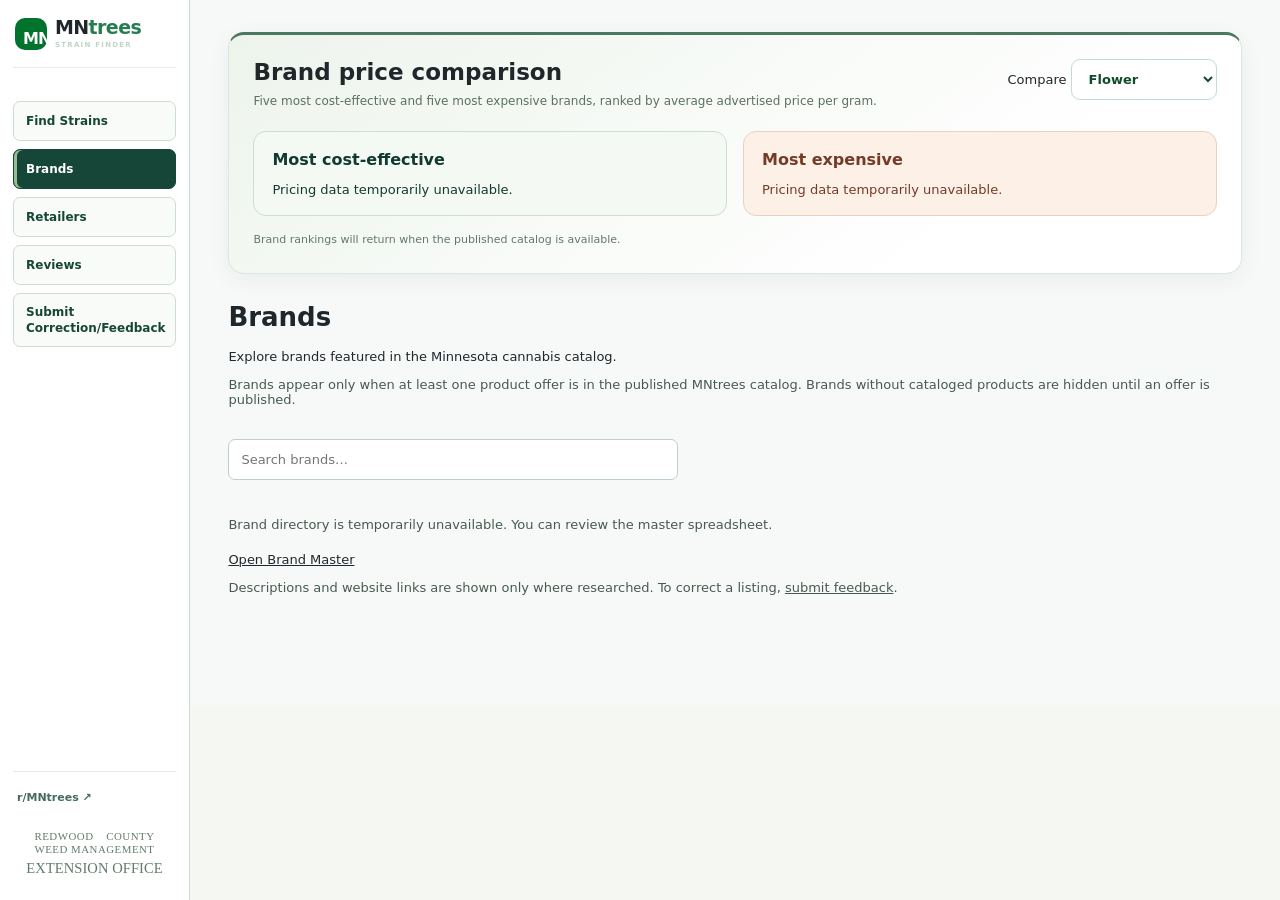
==== brands.html @ fa7d5fbe "Restore pre-V2 app for public-data preview" ====
<!doctype html><html lang="en"><head><meta charset="utf-8"><meta name="viewport" content="width=device-width,initial-scale=1"><title>Brands | MNtrees</title><link rel="stylesheet" href="style.css"><style>.brands-main{max-width:none;margin-left:190px;padding:32px clamp(18px,3vw,46px) 90px}@media(max-width:1050px){.brands-main{margin-left:158px}}@media(max-width:700px){.brands-main{margin-left:0;padding:22px 16px 90px}}.brands-grid{display:grid;grid-template-columns:repeat(auto-fill,minmax(240px,1fr));gap:14px}.brand-card{background:#fff;border:1px solid #dce8dc;border-radius:10px;padding:20px;display:flex;flex-direction:column;gap:12px}.business-tags{display:flex;gap:6px;flex-wrap:wrap}.business-tag{font-size:11px;font-weight:700;border-radius:999px;background:#e8f2e8;color:#185a31;padding:4px 9px}.brand-card h2{font-size:19px;margin:0}.brand-card p{font-size:13px;line-height:1.6;margin:0;color:#536a58}.brand-card a{color:#006b35;font-weight:700}.brand-card .links{margin-top:auto;display:flex;gap:12px;flex-wrap:wrap}.brand-search{width:100%;max-width:450px;padding:12px;border:1px solid #bfcfc2;border-radius:7px;margin:12px 0 24px}.brands-note{color:#617666;font-size:13px;margin-bottom:20px}@media(max-width:700px){.brands-main{padding:22px 16px 90px}} .brands-sidebar-links{display:flex;flex-direction:column;gap:8px;margin:16px 2px 0}.brands-sidebar-links a{display:block;text-decoration:none;color:#e2f4e6;background:#ffffff16;padding:10px;border-radius:5px;font-size:11px}.brands-sidebar-links a.active{background:#008239;color:white}.brands-footer{display:none}@media(max-width:700px){.brands-footer{display:block}} .brands-sidebar-links a:not(.active),.brands-sidebar-links a:not(.active):visited{color:#20362a!important;background:transparent!important;font-weight:700}.brands-sidebar-links a:not(.active):hover{background:#e8f2eb!important;color:#0b6038!important}.brands-sidebar-links a.active{background:#008239!important;color:#fff!important}.brands-main .brands-note{color:#465b4e}.brand-card p{color:#3f5145}.brand-card .business-tag{background:#e4f0e7;color:#164d30}.brand-card .links a{color:#075b35}
.brand-rankings{margin:0 0 28px;padding:24px;border:1px solid #dbe8dd;border-radius:16px;background:linear-gradient(145deg,#f5fbf6,#fff);box-shadow:0 6px 22px #123b2010}.rankings-head{display:flex;align-items:flex-start;justify-content:space-between;gap:16px;flex-wrap:wrap}.rankings-head h2{font-size:23px;margin:0 0 7px}.rankings-head p{font-size:12px;color:#5b7061;margin:0;max-width:650px;line-height:1.6}.rankings-head select{padding:11px 13px;border:1px solid #c4ddcb;border-radius:9px;background:#fff;color:#124b2c;font-weight:700}.rankings-grid{display:grid;grid-template-columns:repeat(2,minmax(0,1fr));gap:16px;margin-top:20px}.ranking-panel{border:1px solid #dbe8dd;border-radius:13px;background:#fff;padding:18px;min-width:0}.ranking-panel h3{font-size:16px;margin:0 0 13px}.ranking-list{display:grid;gap:10px}.ranking-item{display:grid;grid-template-columns:24px minmax(0,1fr) auto;align-items:center;gap:10px;font-size:13px}.ranking-number{font-weight:800;color:#168348}.ranking-name{font-weight:750;overflow-wrap:anywhere}.ranking-name small{display:block;font-weight:500;color:#697a6e;font-size:11px;margin-top:3px}.ranking-price{font-weight:850;font-size:15px;white-space:nowrap;color:#154e31}.ranking-track{grid-column:2/4;background:#edf4ee;height:5px;border-radius:5px;overflow:hidden}.ranking-fill{display:block;height:100%;background:#13935a;border-radius:5px}.ranking-panel.expensive .ranking-fill{background:#9c6b42}.ranking-panel.expensive .ranking-price{color:#805126}.rankings-foot{margin:15px 0 0;font-size:11px;color:#647769;line-height:1.6}@media(max-width:850px){.rankings-grid{grid-template-columns:1fr}}@media(max-width:700px){.brand-rankings{padding:17px}.rankings-head h2{font-size:21px}}
.ranking-heading{appearance:none;display:inline-block;padding:0;border:0;background:transparent;color:inherit;font:inherit;text-align:left}.ranking-heading:enabled{cursor:pointer}.ranking-heading:enabled:hover{text-decoration:underline;text-underline-offset:3px}.ranking-heading:focus-visible{outline:2px solid #168348;outline-offset:4px;border-radius:2px}
.ranking-name .cultivation-tag,.ranking-name .ownership-tag{display:inline-block;vertical-align:middle;margin-inline-start:0.45em;padding:2px 7px}
.business-tag.cultivation-tag[data-cultivation="Outdoor"]{background:#fce8c7;color:#70420b}
.business-tag.ownership-tag.corporate-tag{background:#e9ecef;color:#39434d}.business-tag.ownership-tag.tribal-tag{background:#ede5ff;color:#5a3189}.business-tag.sea-tag{background:#fff1ca;color:#76500a;border:1px solid #d9af48}

/* Verified brand artwork as an unobtrusive card watermark. Content remains above it. */
.brand-card{position:relative;isolation:isolate;overflow:hidden}
.brand-card-content{position:relative;z-index:1;display:flex;flex-direction:column;gap:12px;flex:1;min-width:0}
.brand-watermark{position:absolute;inset:0;margin:auto;width:72%;height:72%;object-fit:contain;object-position:center center;opacity:.085;filter:grayscale(1);pointer-events:none;user-select:none;z-index:0}
.brand-card .links{margin-top:auto}
@media(prefers-contrast:more){.brand-watermark{opacity:.035}}

/* Unified MNtrees classification badge system: one geometry, color only varies. */
.business-tag,.ranking-name .business-tag,.ranking-name .cultivation-tag{display:inline-flex;align-items:center;justify-content:center;vertical-align:middle;box-sizing:border-box;font-size:10px;font-weight:700;line-height:1.2;padding:3px 8px;border:0;border-radius:999px;white-space:nowrap;box-shadow:none;}
.business-tag.cultivation-tag[data-cultivation="Indoor"]{background:#dcefe1;color:#185a35;border:0;}
.business-tag.cultivation-tag[data-cultivation="Outdoor"]{background:#f3e0c8;color:#754714;border:0;}
.business-tag.ownership-tag.corporate-tag{background:#e8ebee;color:#47525c;border:0;}
.business-tag.ownership-tag.tribal-tag{background:#e9e1f3;color:#603e80;border:0;}
.business-tag.sea-tag{background:#dcecf0;color:#1d6170;border:0;}
</style><link rel="icon" type="image/png" href="https://styles.redditmedia.com/t5_2til2/styles/communityIcon_9m76x8670eke1.png"><link rel="apple-touch-icon" href="https://styles.redditmedia.com/t5_2til2/styles/communityIcon_9m76x8670eke1.png"></head><body><header class="top"><div class="shell topin"><a class="brand" href="https://mntrees.co/" aria-label="MNtrees home at mntrees.co"><img class="subreddit-logo" src="https://styles.redditmedia.com/t5_2til2/styles/communityIcon_9m76x8670eke1.png" alt="r/MNtrees community logo" width="52" height="52" referrerpolicy="no-referrer" onerror="this.style.display='none';this.nextElementSibling.style.display='inline-flex'"><span class="mark logo-fallback" style="display:none" aria-hidden="true">MN<span>✳</span></span><span>MN<span class="green">trees</span><small>STRAIN FINDER</small></span></a><nav class="site-sidebar-links" aria-label="MNtrees pages"><a href="./">Find Strains</a><a href="brands.html" class="active" aria-current="page">Brands</a><a href="retailers.html">Retailers</a><a href="reviews.html">Reviews</a><a href="feedback.html">Submit Correction/Feedback</a></nav><a class="community" href="https://www.reddit.com/r/MNtrees/" target="_blank" rel="noopener noreferrer">r/MNtrees ↗</a><div class="sidebar-credit"><strong class="rcwm-text-credit"><span>REDWOOD COUNTY</span><span>WEED MANAGEMENT</span></strong><span class="extension-office">EXTENSION OFFICE</span></div></div></header><main class="brands-main"><section class="brand-rankings" aria-labelledby="rankings-title"><div class="rankings-head"><div><h2 id="rankings-title">Brand price comparison</h2><p>Five most cost-effective and five most expensive brands, ranked by average advertised price per gram. </p></div><label for="ranking-category">Compare <select id="ranking-category"><option value="Flower">Flower</option><option value="Preroll">Pre-rolls</option><option value="Concentrates">Concentrates</option></select></label></div><div class="rankings-grid"><section class="ranking-panel"><h3><button type="button" class="ranking-heading" id="ranking-low-toggle" aria-controls="ranking-low" aria-expanded="false" title="Toggle full ranking, lowest price first" disabled>Most cost-effective</button></h3><div class="ranking-list" id="ranking-low">Loading price data…</div></section><section class="ranking-panel expensive"><h3><button type="button" class="ranking-heading" id="ranking-high-toggle" aria-controls="ranking-high" aria-expanded="false" title="Toggle full ranking, highest price first" disabled>Most expensive</button></h3><div class="ranking-list" id="ranking-high">Loading price data…</div></section></div><p class="rankings-foot" id="ranking-note">Comparisons use published retailer menu snapshots, not verified live inventory or checkout prices. Different package sizes, quality grades and product types can affect rankings.</p></section><h1>Brands</h1><p>Explore brands featured in the Minnesota cannabis catalog.</p><p class="brands-note">Brands appear only when at least one product offer is in the published MNtrees catalog. Brands without cataloged products are hidden until an offer is published.</p><input class="brand-search" id="brandSearch" type="search" placeholder="Search brands…" aria-label="Search brands"><p class="brands-note" id="status">Loading brands…</p><div class="brands-grid" id="brandGrid"></div><p class="brands-note">Descriptions and website links are shown only where researched. To correct a listing, <a href="feedback.html">submit feedback</a>.</p><footer class="brands-footer"><div class="mobile-rcwm-credit"><strong class="rcwm-text-credit"><span>REDWOOD COUNTY</span><span>WEED MANAGEMENT</span></strong><span class="extension-office">EXTENSION OFFICE</span></div></footer></main><script src="catalog-model.js?v=brand-aliases"></script><script src="brands.js?v=20261120-classifications"></script></body></html>
---- style.css ----
:root{font-family:Inter,ui-sans-serif,system-ui,-apple-system,'Segoe UI',sans-serif;color:#17261e;background:#f7f8f5}*{box-sizing:border-box}body{margin:0}button,input,select{font:inherit}button{cursor:pointer}a{color:inherit}.shell{max-width:1170px;margin:auto;padding:0 24px}.top{background:#fff;border-bottom:1px solid #e5eae5}.topin{min-height:76px;display:flex;align-items:center;justify-content:space-between}.brand{display:flex;align-items:center;gap:10px;text-decoration:none;font-weight:800;font-size:23px;letter-spacing:-.8px;line-height:1}.brand small{display:block;font-size:9px;letter-spacing:2px;margin-top:5px}.green{color:#00732c}.mark{background:#00732c;color:white;border-radius:10px;padding:13px 8px;font-size:16px;letter-spacing:-1px}.mark span{font-size:13px}.community{font-size:14px;text-decoration:none;color:#00732c;font-weight:650}.hero{margin:30px 0 18px;background:#fff;border:1px solid #e6eae5;border-radius:17px;padding:38px;display:flex;justify-content:space-between;gap:28px}.hero h1{font-size:clamp(34px,4.4vw,60px);line-height:1.08;letter-spacing:-2px;margin:10px 0 16px}.hero h1 em{font-weight:500;color:#00732c}.hero p{max-width:620px;color:#526357;line-height:1.55}.eyebrow{letter-spacing:1.7px;font-size:11px;font-weight:850;color:#00732c}.hero-side{align-self:center;min-width:220px;padding:18px;border-radius:12px;background:#f0f7f0;display:flex;flex-direction:column;gap:11px;font-size:13px}.live-dot{width:9px;height:9px;background:#91a49a;border-radius:50%}.hero-stat{font-size:27px;font-weight:800}.muted,.hint{color:#607168;font-size:12px}.insights,.searchbox{background:white;border:1px solid #e6eae5;border-radius:16px;padding:24px;margin:16px 0}.sectionhead,.resultbar{display:flex;justify-content:space-between;gap:15px;align-items:center}.sectionhead h2{font-size:25px;margin:5px 0}.metrics{display:grid;grid-template-columns:repeat(4,1fr);gap:12px;margin:18px 0}.metric{padding:18px;background:#f6f8f4;border:1px solid #e9eee7;border-radius:12px}.metric strong{display:block;font-size:26px;margin:9px 0}.metric span{font-size:12px;color:#607168}.insightfoot{display:flex;justify-content:space-between;gap:12px;font-size:11px;color:#78827a}.searchline{display:flex;gap:12px}.searchfield{display:flex;align-items:center;gap:10px;flex:1;background:#f9faf8;border:1px solid #dfe6dd;padding:0 15px;border-radius:10px}.searchfield input{width:100%;border:0;outline:0;padding:14px 0;background:transparent}.secondary{border:1px solid #d5dfd3;background:white;border-radius:9px;padding:12px 18px;font-weight:650;color:#0f6830}.secondary:hover{background:#edf6ed}.filters{display:grid;grid-template-columns:repeat(5,minmax(0,1fr)) auto;gap:10px;margin-top:15px;align-items:end}.filters label{display:flex;flex-direction:column;font-size:12px;color:#5a685e;gap:6px}.filters select{width:100%;padding:11px 8px;border:1px solid #dfe6dd;background:#fafcf9;border-radius:8px;color:#243a2b}.textbtn{border:0;background:none;color:#00732c;font-weight:650;padding:12px 4px}.resultbar{margin:24px 3px 14px}.resultbar h2{margin:0 0 4px;font-size:21px}.resultbar p{margin:0;color:#607168;font-size:13px}.tools{display:flex;gap:14px}.results{display:grid;grid-template-columns:repeat(3,minmax(0,1fr));gap:14px}.listing{background:white;border:1px solid #e3e9e0;padding:19px;border-radius:12px;min-width:0}.listing h3{font-size:19px;line-height:1.25;margin:8px 0}.listing .tag{font-size:10px;font-weight:800;color:#00732c;letter-spacing:.8px}.listing p{font-size:13px;color:#647067;line-height:1.5;margin:6px 0}.listing .price{font-size:24px;font-weight:800;margin:12px 0}.listing .link{color:#00732c;font-size:12px;font-weight:750;display:inline-block;margin-top:8px}.empty{grid-column:1/-1;text-align:center;padding:60px 20px;background:white;border:1px dashed #ccd7cd;border-radius:12px;color:#617168}.message{padding:12px 15px;border-radius:9px;background:#eaf5ed;color:#145b2c;margin-bottom:14px}.message[hidden]{display:none}.disclaimer{font-size:12px;color:#727e75;line-height:1.7;margin-top:20px}.coverage{background:#fff;border:1px solid #e6eae5;border-radius:12px;margin:22px 0}.coverage summary{padding:18px;cursor:pointer;font-weight:700}.detailsbody{padding:0 18px 18px;font-size:13px;color:#536459;line-height:1.65}.detailactions{display:flex;gap:10px;flex-wrap:wrap}.danger{color:#a23c32}footer{display:flex;justify-content:space-between;gap:20px;border-top:1px solid #dae2d9;padding:30px 0;margin-top:35px;font-size:12px;color:#68746a;line-height:1.8}.footerbrand{display:flex;gap:5px;flex-direction:column}.footerbrand strong{font-size:14px;color:#223b2a}@media(max-width:850px){.metrics{grid-template-columns:repeat(2,1fr)}.filters{grid-template-columns:repeat(3,1fr)}.results{grid-template-columns:repeat(2,1fr)}.hero{padding:26px;flex-direction:column}.hero-side{align-self:stretch}}@media(max-width:560px){.shell{padding:0 14px}.hero{padding:24px}.insights,.searchbox{padding:17px}.searchline{flex-direction:column}.filters{grid-template-columns:repeat(2,minmax(0,1fr))}.results{grid-template-columns:1fr}.insightfoot,.sectionhead,.resultbar,footer{flex-direction:column;align-items:flex-start}.tools{flex-wrap:wrap}.hero h1{letter-spacing:-1px}.metrics{gap:8px}.metric{padding:12px}.metric strong{font-size:21px}}
/* Subreddit icon enhancement */
.subreddit-logo{width:52px;height:52px;object-fit:cover;border-radius:50%;flex:none}.logo-fallback{display:none}

.reviewqueue{margin-top:34px;padding:22px;border:1px solid #d8e5d8;border-radius:14px;background:#f2f7f1}.reviewintro{font-size:13px;color:#536459;line-height:1.7}.reviewfilter{display:inline-flex;align-items:center;gap:10px;margin:10px 0 18px;font-size:13px;font-weight:700}.reviewfilter select{border:1px solid #c7d5c7;border-radius:7px;padding:8px}.reviewstatus{font-size:12px;color:#8a5c25;font-weight:650}.reviewqueue .results{margin-top:4px}

.reviewdecision{display:flex;flex-direction:column;gap:5px;margin:12px 0 8px;font-size:12px;font-weight:700;color:#405447}.reviewdecision select{width:100%;max-width:260px;padding:8px;border-radius:7px;border:1px solid #bacfbd;background:#fff}#reviewExportBtn{margin:8px 0 10px 14px}

.comparison{margin:26px 0;padding:18px 20px;background:#fff;border:1px solid #e1e9df;border-radius:14px}.comparisongroups{display:grid;gap:10px}.comparegroup{border:1px solid #dbe5d9;border-radius:9px;background:#fafdfa;overflow:hidden}.comparegroup summary{padding:13px 15px;cursor:pointer;font-weight:750;color:#284633}.compareoverflow{overflow-x:auto}.comparegroup table{width:100%;border-collapse:collapse;font-size:12px}.comparegroup th,.comparegroup td{padding:10px 12px;text-align:left;border-top:1px solid #e6eee5;vertical-align:top}.comparegroup th{color:#526c58;background:#f0f7ef}.comparegroup a{color:#006b36}

/* Strain-first price comparison: cultivator > common strain > retailer offers */
.comparison{padding:0;border:0;background:transparent;margin:12px 0 28px}
.comparisongroups{display:grid;gap:16px}
.strain-card{background:#fff;border:1px solid #dce8da;border-radius:16px;overflow:hidden;box-shadow:0 3px 12px rgba(22,64,27,.035)}
.strain-header{display:flex;justify-content:space-between;gap:24px;align-items:center;padding:22px 24px 18px}
.strain-cultivator{display:block;font-size:12px;color:#167239;font-weight:800;text-transform:uppercase;letter-spacing:1px}
.strain-header h3{font-size:25px;line-height:1.14;letter-spacing:-.5px;margin:7px 0}
.strain-header p{font-size:13px;color:#637568;margin:0}
.strain-pricehead{min-width:130px;display:flex;flex-direction:column;align-items:flex-end;gap:5px}
.strain-pricehead>span:first-child{font-size:11px;color:#627466;font-weight:700}
.strain-pricehead strong{font-size:26px;color:#133e21}
.matched-weight,.mixed-weight{font-size:10px;color:#617b61;text-align:right}
.mixed-weight{color:#925b2e}
.retailer-columnheads,.retailer-offer{display:grid;grid-template-columns:minmax(210px,2.5fr) minmax(90px,.9fr) minmax(105px,1fr) minmax(96px,1fr);gap:15px;align-items:center}
.retailer-columnheads{padding:9px 24px;background:#f2f7f0;color:#758379;font-size:10px;font-weight:800;text-transform:uppercase;letter-spacing:.7px}
.retailer-offer{padding:13px 24px;border-top:1px solid #ecf0eb;font-size:13px}
.retailer-offer:hover{background:#fafcf9}
.retailer-main{min-width:0;display:flex;align-items:baseline;flex-wrap:wrap;gap:4px}
.retailer-main strong{font-size:14px;color:#203e29}
.retailer-location{color:#7b897f;font-size:12px}
.strain-variant{display:block;flex-basis:100%;font-size:11px;color:#6c786d}
.retailer-package{color:#435449;font-weight:600}
.retailer-price strong{display:block;font-size:19px;color:#14632d}
.retailer-price small{display:block;font-size:11px;color:#849084}
.retailer-source a{font-size:12px;font-weight:750;color:#087239;text-decoration:none}
.retailer-source a:hover{text-decoration:underline}
.retailer-offer.upcoming{background:#fbfaf5}
.upcoming-tag{display:inline-block;border-radius:4px;padding:2px 5px;background:#f9eed9;color:#8a5d26;font-size:10px;font-weight:800}
@media(max-width:670px){
.strain-header{padding:17px;align-items:flex-start}
.strain-header h3{font-size:21px}
.strain-pricehead{min-width:90px}
.strain-pricehead strong{font-size:22px}
.retailer-columnheads{display:none}
.retailer-offer{padding:13px 17px;grid-template-columns:minmax(0,1fr) auto;gap:5px 12px}
.retailer-main{grid-column:1;grid-row:1/3}
.retailer-package{grid-column:2;grid-row:1;text-align:right}
.retailer-price{grid-column:2;grid-row:2;text-align:right}
.retailer-source{grid-column:1/-1}
}


/* Pilot-inspired MNtrees presentation: simple masthead, restrained insights,
   clean search controls, and grouped strain-price comparisons. */
:root{--mn-green:#116d35;--mn-ink:#1f3126;--mn-line:#e0e7de;--mn-paper:#f7f8f5}
body{color:var(--mn-ink);background:var(--mn-paper)}
.shell{max-width:1180px}
.top{border-color:var(--mn-line)}
.topin{min-height:70px}
.brand{font-size:24px}
.community{color:var(--mn-green)}
.hero.intro{padding:27px 0 18px;margin:0;border:0;border-radius:0;background:transparent;align-items:center}
.hero.intro h1{font-size:clamp(30px,3.3vw,46px);letter-spacing:-1.4px;line-height:1.12;margin:0 0 8px}
.hero.intro h1 em{color:var(--mn-green);font-weight:500}
.hero.intro p{margin:0;max-width:680px;font-size:14px;line-height:1.55}
.hero.intro .hero-side{background:transparent;border-left:1px solid var(--mn-line);border-radius:0;padding:8px 0 8px 20px;gap:5px;min-width:190px}
.hero.intro .hero-stat{font-size:25px}
.insights{margin:6px 0 12px;padding:21px 22px;border-color:var(--mn-line);border-radius:12px}
.insights .sectionhead h2{font-size:23px;letter-spacing:-.45px;margin:0}
.metrics{margin:14px 0 13px}
.metric{padding:15px;background:#f7faf6;border-color:#e6ece4}
.metric strong{font-size:23px}
.pilotnote{margin:12px 0;font-size:12px;color:#617064;line-height:1.5}
.searchbox{margin:12px 0 14px;border-radius:12px;padding:18px 20px}
.searchline{gap:8px}
.searchfield{background:#fbfcfa}
.searchfield input{font-size:15px}
.filters{grid-template-columns:repeat(5,minmax(0,1fr)) auto;gap:9px;margin-top:12px}
.filters select{padding:10px 8px;background:#fff}
.filters label{font-weight:650}
#reset{align-self:end}
.resultbar{margin:19px 1px 9px}
.resultbar h2{font-size:17px}
.comparison{margin:10px 0 22px}
.comparison>.sectionhead{margin:0 0 7px}
.comparison .sectionhead h2{font-size:22px;letter-spacing:-.45px}
.comparison .reviewintro{margin:3px 0 16px;color:#68766b;font-size:12px}
.comparisongroups{gap:12px}
.strain-card{border-color:var(--mn-line);border-radius:12px;box-shadow:0 2px 7px rgba(19,55,28,.035)}
.strain-header{padding:17px 20px 14px}
.strain-header h3{font-size:22px;letter-spacing:-.45px;margin:3px 0 6px}
.strain-header p{font-size:12px}
.strain-cultivator{font-size:11px;letter-spacing:.65px;color:var(--mn-green)}
.strain-pricehead strong{font-size:24px}
.retailer-columnheads,.retailer-offer{grid-template-columns:minmax(170px,2.5fr) minmax(112px,.85fr) minmax(93px,.75fr) minmax(65px,.55fr);gap:12px}
.retailer-columnheads{padding:8px 20px;background:#eff5ee}
.retailer-offer{padding:11px 20px}
.retailer-main strong{font-size:13px}
.retailer-price strong{font-size:18px}
.coverage{border-color:var(--mn-line)}
footer{margin-top:24px;padding-top:23px}
@media(max-width:850px){.filters{grid-template-columns:repeat(3,minmax(0,1fr))}.hero.intro{align-items:stretch}.hero.intro .hero-side{border-left:0;border-top:1px solid var(--mn-line);padding:10px 0 0;min-width:0}}
@media(max-width:560px){.hero.intro{padding:20px 0 11px}.hero.intro h1{font-size:31px}.insights,.searchbox{padding:15px}.filters{grid-template-columns:repeat(2,minmax(0,1fr))}.retailer-columnheads{display:none}.retailer-offer{grid-template-columns:minmax(0,1fr) auto;padding:12px 15px}.strain-header{padding:15px}.strain-header h3{font-size:20px}.strain-pricehead strong{font-size:21px}}


/* Retailer comparison boxes: visually distinct cards, never table rows. */
.retailer-columnheads{display:none!important}
.strain-card{padding-bottom:18px}
.strain-header{border-bottom:1px solid #e8eee7}
.retailer-offers.retailer-tile-grid{
  display:grid!important;
  grid-template-columns:repeat(auto-fit,minmax(min(100%,210px),1fr))!important;
  gap:12px!important;
  padding:16px 20px 2px!important;
  align-items:stretch;
}
.retailer-tile{
  display:flex;flex-direction:column;min-width:0;gap:7px;
  background:#f7faf6;border:1px solid #dce7db;
  border-radius:12px;padding:16px;box-shadow:0 1px 3px rgba(18,61,25,.04);
}
.retailer-tile:hover{background:#fff;border-color:#9bc8a4;box-shadow:0 5px 16px rgba(18,61,25,.08)}
.retailer-tile.upcoming{background:#fbf8f1;border-color:#e9dbc5}
.retailer-tile-top{display:flex;align-items:flex-start;justify-content:space-between;gap:8px}
.retailer-tile-name{font-size:15px;line-height:1.3;color:#183c24;overflow-wrap:anywhere}
.retailer-tile-city{font-size:12px;color:#6d7f71}
.retailer-tile-price{font-size:28px;line-height:1.15;font-weight:800;letter-spacing:-.8px;color:#176b35;margin:8px 0 4px}
.retailer-tile-details{display:flex;justify-content:space-between;gap:8px;flex-wrap:wrap;font-size:12px;color:#526755}
.retailer-tile-status{display:inline-block;background:#f7ead5;color:#825a2f;border-radius:5px;padding:4px 6px;font-size:10px;font-weight:700}
.retailer-tile-link{margin-top:auto;padding-top:12px;display:inline-block;font-size:12px;font-weight:750;color:#087239;text-decoration:none}
.retailer-tile-link:hover{text-decoration:underline}
@media(max-width:620px){.retailer-offers.retailer-tile-grid{grid-template-columns:repeat(auto-fit,minmax(min(100%,170px),1fr))!important;padding:12px!important;gap:9px!important}.retailer-tile{padding:13px}.retailer-tile-price{font-size:25px}}
@media(max-width:390px){.retailer-offers.retailer-tile-grid{grid-template-columns:1fr!important}}


/* MNtrees compact four-column strain cards — November 2026 */
.comparisongroups{display:grid;grid-template-columns:repeat(4,minmax(0,1fr));gap:8px;align-items:start}
.compact-card{min-width:0;background:#fff;border:1px solid #e3e8e2;border-radius:8px;overflow:hidden;box-shadow:0 1px 2px rgba(26,51,33,.025)}
.compact-card-header{padding:13px 13px 11px;border-bottom:1px solid #edf0eb;min-height:93px}
.compact-brand{font-size:9px;line-height:1.3;letter-spacing:.075em;text-transform:uppercase;color:#748878;font-weight:800}
.compact-card h3{font-size:17px;color:#1f3b2a;letter-spacing:-.035em;line-height:1.18;margin:5px 0 8px;font-weight:750;overflow-wrap:anywhere}
.compact-card-header p{font-size:10px;color:#879489;margin:0}
.compact-offer{padding:12px 13px;border-bottom:1px solid #edf0eb}
.compact-offer:last-child{border-bottom:0}
.compact-offer-main{display:flex;justify-content:space-between;gap:8px;align-items:baseline}
.compact-retailer{font-size:11px;font-weight:700;line-height:1.25;color:#34493a;overflow-wrap:anywhere}
.compact-price{font-size:14px;font-weight:750;color:#23593a;white-space:nowrap}
.compact-subline{font-size:10px;color:#839187;margin-top:3px;align-items:start}
.compact-subline span:last-child{text-align:right;white-space:nowrap}
.offer-link{display:inline-block;margin-top:9px;font-size:10px;text-decoration:none;font-weight:700;color:#386f48}
.offer-link:hover{text-decoration:underline}
.offer-link.unavailable{color:#8b978e}
.offer-warning{font-size:9px;color:#8b6c2e}
@media(max-width:1100px){.comparisongroups{grid-template-columns:repeat(3,minmax(0,1fr))}}
@media(max-width:760px){.comparisongroups{grid-template-columns:repeat(2,minmax(0,1fr))}}
@media(max-width:480px){.comparisongroups{grid-template-columns:1fr}}


/* MNtrees 2026-11-18 card polish: restrained evergreen with bright #00732C accents. */
:root{--mn-green:#00732C;--mn-deep:#174C2B;--mn-soft:#EAF6EF;--mn-line:#DCE8DF;--mn-paper:#F5F8F5}
body{background:var(--mn-paper)}
.comparisongroups{gap:14px;align-items:start}
.compact-card{
  border:1px solid #DCE8DF;
  border-top:3px solid #00732C;
  border-radius:11px;
  box-shadow:0 3px 12px rgba(0,70,29,.065);
  transition:box-shadow .18s ease,transform .18s ease;
}
.compact-card:hover{box-shadow:0 7px 22px rgba(0,70,29,.12);transform:translateY(-1px)}
.compact-card-header{
  min-height:106px;
  padding:15px 15px 13px;
  background:linear-gradient(145deg,#FCFEFC 0%,#F1F8F3 100%);
  border-bottom:1px solid #DDEBE1;
}
.compact-brand{font-size:10px;letter-spacing:.09em;color:#417657;line-height:1.35}
.compact-card h3{font-size:18px;line-height:1.2;margin:7px 0 9px;color:#183D27;font-weight:800}
.compact-card-header p{font-size:11px;color:#5C7765;line-height:1.3}
.compact-offer{padding:13px 15px 12px;border-color:#E8EFE9}
.compact-offer:nth-child(even){background:#FCFDFC}
.compact-retailer{font-size:11px;font-weight:750;color:#283F31}
.compact-price{
  font-size:16px;
  color:#00732C;
  letter-spacing:-.02em;
  font-variant-numeric:tabular-nums;
}
.compact-subline{font-size:10px;margin-top:4px;color:#6D8273}
.offer-link{color:#00732C;font-weight:750;font-size:10px;margin-top:10px}
.offer-link:hover{color:#00551F}
.compact-card:focus-within{outline:2px solid #69B784;outline-offset:1px}
.more-stores{display:block;background:#F1F8F3;border-top:1px solid #CFE5D6}
.more-stores summary{
  list-style:none;cursor:pointer;display:flex;align-items:center;
  gap:9px;padding:12px 15px;color:#00732C;font-size:11px;
  font-weight:800;letter-spacing:.01em;line-height:1.4;
  user-select:none;min-height:45px;
}
.more-stores summary::-webkit-details-marker{display:none}
.more-stores summary::marker{content:""}
.more-stores summary:hover{background:#E6F4EB}
.more-stores summary:focus-visible{outline:2px solid #00732C;outline-offset:-3px}
.more-plus{
  flex:0 0 22px;height:22px;width:22px;display:grid;place-items:center;
  background:#00732C;color:white;font-size:17px;font-weight:500;
  border-radius:6px;line-height:1;
}
.more-label{display:inline}
.more-less{display:none}
.more-stores[open] .more-label{display:none}
.more-stores[open] .more-less{display:inline}
.more-stores[open] .more-plus{background:#DFEEE4;color:#00732C}
.more-plus{font-size:0}
.more-plus::before{content:"+";font-size:17px}
.more-stores[open] .more-plus::before{content:"−";font-size:17px}
.more-stores-content{border-top:1px solid #DCE8DF;background:white}
.more-stores-content .compact-offer:last-child{border-bottom:0}
@media(max-width:1100px){.comparisongroups{gap:12px}}
@media(max-width:480px){.comparisongroups{gap:12px}}


/* MNtrees dashboard refresh — inspired by the RCWM order desk reference. */
:root{--desk-forest:#004b20;--desk-forest-dark:#003c1a;--desk-green:#007b36;--desk-bg:#f3f6f0;--desk-line:#dfe7dc;--desk-ink:#173b27;--desk-muted:#6f8374}
html{scroll-behavior:smooth;scroll-padding-top:24px}
body{background:var(--desk-bg);color:var(--desk-ink);font-size:13px}
body>.top{position:fixed;inset:0 auto 0 0;width:190px;z-index:40;background:linear-gradient(160deg,#00692c 0%,#004b20 48%,#003d1b 100%);border:0;box-shadow:3px 0 14px rgba(0,45,20,.08)}
.top .topin{height:100%;min-height:0;display:flex;flex-direction:column;align-items:stretch;justify-content:flex-start;gap:20px;padding:24px 11px;max-width:none}
.top .brand{display:flex;flex-direction:column;align-items:flex-start;gap:9px;padding:9px 7px 16px;border-bottom:1px solid rgba(255,255,255,.18);color:#fff;font-size:23px;letter-spacing:-.8px}
.top .brand .green{color:#b2eec5}
.top .brand small{color:#cbe5d0;font-size:8px;letter-spacing:1.8px}
.top .subreddit-logo,.top .logo-fallback{width:41px;height:41px}
.side-nav{display:flex;flex-direction:column;gap:4px;width:100%}
.side-link{display:flex;align-items:center;gap:11px;padding:12px 10px;text-decoration:none;color:#c4e3cd;border-radius:5px;font-size:12px;font-weight:550;line-height:1.35}
.side-link:hover,.side-link:focus-visible{background:rgba(255,255,255,.12);color:#fff}
.side-link.active{background:#008239;color:#fff;font-weight:750;box-shadow:inset 2px 0 0 #b6ecc7}
.side-link span{min-width:0}
.top .community{margin-top:auto;padding:14px 9px 5px;border-top:1px solid rgba(255,255,255,.16);color:#d0e8d5;font-size:12px;line-height:1.5}
body>main.shell,body>.catalog-banner-shell{max-width:none;margin:0 0 0 190px;padding:22px clamp(18px,3vw,46px) 35px}
.hero.intro{padding:0 0 16px;margin:0;gap:20px;border-bottom:1px solid var(--desk-line)}
.hero.intro h1{font-size:clamp(25px,2.6vw,35px);font-weight:790;letter-spacing:-.9px;margin-bottom:6px}
.hero.intro h1 em{font-style:normal;color:var(--desk-green);font-weight:650}
.hero.intro p{font-size:12px;color:#708072;max-width:700px}
.hero.intro .hero-side{background:transparent;border:0;padding:0;min-width:185px;gap:4px;align-items:flex-end;text-align:right}
.hero-side .live-dot{background:#008239;width:7px;height:7px}
.hero.intro .hero-stat{font-size:21px;color:#12462c}
.hero.intro .muted{font-size:10px}
.insights,.searchbox,.coverage{background:#fff;border:1px solid var(--desk-line);border-radius:7px;box-shadow:0 1px 4px rgba(5,54,19,.025)}
.insights{margin:20px 0 12px;padding:17px 18px}
.sectionhead h2,.insights .sectionhead h2{font-size:17px;letter-spacing:-.25px;font-weight:800}
.metrics{gap:10px;margin:14px 0 9px}
.metric{padding:15px 14px;background:#fff;border:1px solid var(--desk-line);border-top:2px solid #85ad92;border-radius:6px;min-height:102px}
.metric:nth-child(2){border-top-color:#d8af69}
.metric:nth-child(3){border-top-color:#188978}
.metric:nth-child(4){border-top-color:#9e8eae}
.metric strong{font-size:23px;color:#173b27;margin:7px 0 5px}
.metric span{font-size:10px}
.insightfoot{font-size:10px;color:#8a988e}
.pilotnote{background:#fff9e9;border:1px solid #e9ddbd;border-radius:6px;padding:11px 12px;color:#75623b;font-size:11px}
.searchbox{margin:14px 0;padding:16px 18px}
.searchfield{border-radius:5px;background:#fff;border-color:#d9e4d9}
.searchfield input{padding:11px 0;font-size:13px}
.filters{gap:8px}
.filters label{font-size:10px;color:#5c7463;font-weight:700}
.filters select{border-radius:5px;border-color:#dae5dc;padding:9px 8px;font-size:11px}
.secondary{border-radius:5px;font-size:11px;padding:10px 13px}
.textbtn{font-size:11px}
.resultbar{margin:17px 1px 10px}
.resultbar h2{font-size:15px}
.resultbar p,.hint{font-size:10px}
.comparison{margin:10px 0 18px}
.comparison>.sectionhead{margin-bottom:5px}
.comparison .sectionhead h2{font-size:17px}
.comparison .reviewintro{font-size:11px;margin:3px 0 13px}
.comparisongroups{grid-template-columns:repeat(3,minmax(0,1fr));gap:12px}
.compact-card{border:1px solid var(--desk-line);border-top:2px solid #4a9970;border-radius:7px;box-shadow:0 1px 5px rgba(21,58,33,.04);transition:box-shadow .16s ease}
.compact-card:hover{transform:none;box-shadow:0 3px 12px rgba(21,58,33,.09)}
.compact-card-header{min-height:86px;padding:13px 15px 11px;background:#f8faf7;border-bottom:1px solid #e7ede6}
.compact-brand{font-size:9px;color:#447656;letter-spacing:.07em}
.compact-card h3{font-size:17px;letter-spacing:-.02em;margin:5px 0 7px;color:#133b25;line-height:1.2}
.compact-card-header p{font-size:10px;color:#6b806f}
.compact-offer{padding:12px 15px;border-color:#e9eee8}
.compact-offer:nth-child(even){background:#fafcf9}
.compact-retailer{font-size:11px;color:#254332}
.compact-price{color:#007a36;font-size:15px}
.compact-subline{font-size:10px}
.offer-link{font-size:10px}
.more-stores{background:#f3f8f4}
.more-stores summary{padding:10px 15px;min-height:40px;font-size:10px}
.more-plus{border-radius:4px}
.coverage{margin-top:18px}
.coverage summary{padding:14px 17px;font-size:12px}
footer{font-size:11px}
@media(min-width:1450px){.comparisongroups{grid-template-columns:repeat(4,minmax(0,1fr))}}
@media(max-width:1050px){body>.top{width:158px}.top .topin{padding:19px 8px}.top .brand{font-size:20px}.side-link{font-size:11px;padding:11px 7px}body>main.shell,body>.catalog-banner-shell{margin-left:158px;padding:20px 19px}.comparisongroups{grid-template-columns:repeat(2,minmax(0,1fr))}}
@media(max-width:700px){html{scroll-padding-top:72px}body>.top{position:sticky;inset:auto;width:100%;height:auto;box-shadow:0 2px 7px rgba(0,45,20,.1)}.top .topin{padding:10px 15px;flex-direction:row;align-items:center;gap:12px;flex-wrap:wrap}.top .brand{flex-direction:row;align-items:center;font-size:19px;padding:0;border:0;gap:7px}.top .subreddit-logo,.top .logo-fallback{width:32px;height:32px}.top .community{margin:0 0 0 auto;padding:0;border:0;font-size:10px}.side-nav{order:3;width:100%;display:flex;flex-direction:row;overflow-x:auto;gap:4px}.side-link{white-space:nowrap;padding:8px 10px;font-size:10px}.side-link span{display:inline}body>main.shell,body>.catalog-banner-shell{margin:0;padding:18px 14px}.hero.intro{flex-direction:column;gap:12px}.hero.intro .hero-side{align-items:flex-start;text-align:left}.metrics{grid-template-columns:repeat(2,minmax(0,1fr))}.filters{grid-template-columns:repeat(2,minmax(0,1fr))}.comparisongroups{grid-template-columns:repeat(2,minmax(0,1fr))}}
@media(max-width:480px){.comparisongroups{grid-template-columns:1fr}.top .topin{gap:8px}.hero.intro h1{font-size:27px}.metric strong{font-size:20px}.insights,.searchbox{padding:14px}.compact-card-header{min-height:0}.insightfoot{flex-direction:column}}


/* Credit lives directly beneath the subreddit link in the sidebar. */
.top .community{margin-top:auto;padding-bottom:4px;border-top:1px solid rgba(255,255,255,.16)}
.sidebar-credit{padding:0 9px 8px;color:#d4e7d8;font-size:10px;line-height:1.45}
.sidebar-credit strong{display:block;color:#fff;font-weight:750;margin-top:4px}
.sidebar-credit span{display:block}
@media(max-width:700px){.top .community{margin-left:auto;margin-top:0;border:0;padding:0}.sidebar-credit{order:4;flex-basis:100%;padding:3px 0 0;font-size:9px;border-top:1px solid rgba(255,255,255,.15)}.sidebar-credit strong,.sidebar-credit span{display:inline}.sidebar-credit strong::after{content:" · "}}


/* Search and filters replace the former sidebar navigation. */
.top .topin{gap:13px;overflow-y:auto;scrollbar-width:thin;scrollbar-color:#5f9776 transparent}
.top .sidebar-searchbox{width:100%;margin:0;padding:0;background:transparent;border:0;box-shadow:none}
.sidebar-searchbox .searchline{display:flex;flex-direction:column;gap:8px}
.sidebar-searchbox .searchfield{padding:0 9px;background:#fff;border:1px solid #8cc2a0;min-width:0;min-height:39px}
.sidebar-searchbox .searchfield input{min-width:0;padding:10px 0;font-size:11px;color:#153e29}
.sidebar-searchbox .filters{display:flex;flex-direction:column;align-items:stretch;gap:10px;margin-top:13px}
.sidebar-searchbox .filters label{display:flex;flex-direction:column;gap:5px;color:#e3f3e7;font-size:10px;letter-spacing:.02em}
.sidebar-searchbox .filters select{display:block;width:100%;min-width:0;padding:9px 7px;color:#173b27;background:#fff;border:1px solid #9abca3;font-size:11px;border-radius:5px}
.sidebar-searchbox #reset{align-self:stretch;text-align:left;color:#ecfff0;padding:8px}
.sidebar-searchbox .admin-action{width:100%;font-size:10px;padding:8px}
.top .community{margin-top:auto}
.letter-break{grid-column:1/-1;display:flex;align-items:center;gap:16px;padding:10px 0 4px;margin-top:11px;color:#075b2e;font-size:21px;font-weight:850;letter-spacing:.04em;line-height:1.1}
.letter-break:first-child{margin-top:0}
.letter-rule{height:1px;flex:1;background:#c8d9cb}
@media(max-width:1050px){.sidebar-searchbox .searchfield input{font-size:10px}.sidebar-searchbox .filters{gap:8px}}
@media(max-width:700px){
 .top .topin{overflow:visible;gap:10px}
 .top .sidebar-searchbox{order:3;flex-basis:100%;max-height:none}
 .sidebar-searchbox .searchline{flex-direction:row}
 .sidebar-searchbox .searchfield{flex:1}
 .sidebar-searchbox .admin-action{width:auto}
 .sidebar-searchbox .filters{display:grid;grid-template-columns:repeat(2,minmax(0,1fr));gap:8px;margin-top:9px}
 .sidebar-searchbox .filters label{color:#e3f3e7}
 .sidebar-searchbox #reset{align-self:end;text-align:center}
 .top .community{order:4;margin:0}
 .sidebar-credit{order:5}
 .letter-break{font-size:19px;margin-top:8px}
}


/* Compact left search rail: less wasted vertical space without shrinking targets excessively. */
@media(min-width:701px){
 .top .topin{gap:8px;padding:13px 9px 12px}
 .top .brand{flex-direction:row;align-items:center;gap:8px;padding:2px 3px 10px;font-size:19px;line-height:1.05}
 .top .brand>span:last-child{min-width:0}
 .top .brand small{font-size:7px;letter-spacing:1.35px;margin-top:4px}
 .top .subreddit-logo,.top .logo-fallback{width:32px;height:32px}
 .top .sidebar-searchbox{margin:0}
 .sidebar-searchbox .searchline{gap:5px}
 .sidebar-searchbox .searchfield{min-height:34px;padding:0 8px}
 .sidebar-searchbox .searchfield input{padding:8px 0;font-size:10px}
 .sidebar-searchbox .admin-action{padding:7px 8px;font-size:10px}
 .sidebar-searchbox .filters{gap:7px;margin-top:9px}
 .sidebar-searchbox .filters label{gap:3px;font-size:10px;line-height:1.2}
 .sidebar-searchbox .filters select{padding:7px 7px;min-height:32px;font-size:10px}
 .sidebar-searchbox #reset{padding:5px 3px;margin-top:0;font-size:10px}
 .top .community{padding-top:10px}
}


/* Cross-brand strain cards: preserve brand and form at each offer. */
.compact-offer-meta{color:#557462;font-size:9px;font-weight:800;letter-spacing:.045em;text-transform:uppercase;margin-bottom:6px;line-height:1.35}
.compact-card-header .compact-brand{color:#326647}

/* Dedicated map page entry, without placeholder sidebar sections. */
.top .map-navigation-link{display:block;text-decoration:none;background:#008239;color:#fff;font-size:11px;font-weight:750;border-radius:5px;padding:11px 10px;margin:5px 2px 0}
.top .map-navigation-link:hover,.top .map-navigation-link:focus-visible{background:#11984c}
@media(max-width:700px){.top .map-navigation-link{order:4;flex-basis:100%;margin:0;padding:9px 10px}.top .community{order:5}.sidebar-credit{order:6}}


/* Compact operational status replaces the removed marketing hero. */
.catalog-status{display:flex;align-items:center;gap:12px;flex-wrap:wrap;padding:4px 0 12px;margin:0 0 10px;border-bottom:1px solid var(--desk-line,#dfe7dc);font-size:11px;color:#607767}
.catalog-status .live-dot{display:inline-block;flex:0 0 7px;width:7px;height:7px;border-radius:50%;background:#008239}
.catalog-status strong{font-size:12px;color:#204a30;font-weight:750}
.catalog-status .muted{font-size:10px;color:#718573}
.catalog-status~.insights{margin-top:12px}
@media(max-width:700px){.catalog-status{gap:7px 10px;padding-bottom:9px}.catalog-status .muted{flex-basis:100%;padding-left:17px}}


/* MNtrees refinement: restrained, professional information design. */
:root{
 --ref-ink:#192e23;--ref-muted:#66776b;--ref-border:#dfe6df;
 --ref-green:#0d6440;--ref-surface:#ffffff;--ref-canvas:#f7f9f7;
}
body{background:var(--ref-canvas);color:var(--ref-ink);-webkit-font-smoothing:antialiased}
a:focus-visible,button:focus-visible,select:focus-visible,input:focus-visible,summary:focus-visible{outline:2px solid #60aa7c;outline-offset:2px}
body>.top{background:#0b3c27;box-shadow:none;border-right:1px solid #315b43}
.top .brand{letter-spacing:-.6px;border-bottom-color:rgba(255,255,255,.16)}
.top .brand .green{color:#9cdab4}
.top .brand small{letter-spacing:1.25px;color:#c0d5c7}
.top .sidebar-searchbox .searchfield{border:1px solid #ccd9cf;min-height:37px;border-radius:4px}
.sidebar-searchbox .searchfield input{font-size:11px}
.sidebar-searchbox .filters{gap:11px;margin-top:14px}
.sidebar-searchbox .filters label{font-weight:600;letter-spacing:0;color:#d8e9dd}
.sidebar-searchbox .filters select{border-radius:4px;border:1px solid #dce5de;min-height:35px}
.sidebar-searchbox #reset{color:#d1e8d9;text-decoration:underline;text-underline-offset:3px;font-weight:500}
.top .map-navigation-link{background:transparent;border:1px solid #587c66;color:#e8f6eb;padding:10px 11px;margin:3px 1px;border-radius:4px;box-shadow:none}
.top .map-navigation-link:hover{background:#20573b;border-color:#8ab89d}
.top .community{color:#c8dfcf;border-top-color:#315b43}
.sidebar-credit{color:#b8d0c0}
.sidebar-credit strong{color:#f0f8f2}
body>main.shell,body>.catalog-banner-shell{padding-top:24px}
.catalog-status{margin:0 0 18px;padding:4px 0 14px;border-color:var(--ref-border)}
.catalog-status .live-dot{background:var(--ref-green);width:6px;height:6px;flex-basis:6px}
.catalog-status strong{color:var(--ref-ink);font-weight:750}
.insights{margin:0 0 14px;background:var(--ref-surface);border:1px solid var(--ref-border);border-radius:5px;box-shadow:none;padding:19px 22px}
.insights .sectionhead h2,.comparison .sectionhead h2{font-size:17px;letter-spacing:-.3px;color:var(--ref-ink)}
.metrics{gap:11px;margin:16px 0 12px}
.metric{min-height:94px;border:1px solid #e4eae4;border-top:1px solid #e4eae4;border-radius:4px;background:#fbfcfb;padding:14px 15px}
.metric strong{color:#193d2b;font-size:24px;letter-spacing:-.65px;font-variant-numeric:tabular-nums;font-weight:730}
.metric span,.insightfoot{color:#718276}
.pilotnote{margin:11px 0 18px;padding:7px 0 7px 12px;background:transparent;border:0;border-left:2px solid #a3bdac;border-radius:0;color:#667a6c}
.pilotnote strong{color:#2d4937}
.resultbar{margin:13px 0 11px}
.resultbar h2{font-weight:730}
.comparison{margin:0 0 25px}
.comparison .reviewintro{color:#7a897f;margin:5px 0 15px}
.comparisongroups{gap:13px;align-items:start}
.compact-card{background:#fff;border:1px solid var(--ref-border);border-top:1px solid var(--ref-border);border-radius:5px;box-shadow:0 1px 3px #14271b08;transition:border-color .15s,box-shadow .15s;transform:none}
.compact-card:hover{border-color:#b0c9b8;box-shadow:0 3px 11px #14271b12;transform:none}
.compact-card-header{background:#fff;min-height:96px;border-bottom:1px solid #e8eee9;padding:15px 16px 12px}
.compact-brand,.compact-card-header .compact-brand{color:#668373;font-size:9px;font-weight:750;letter-spacing:.055em}
.compact-card h3{color:#172f21;font-size:18px;letter-spacing:-.4px;font-weight:750}
.compact-card-header p{color:#7a8b7f}
.compact-offer,.compact-offer:nth-child(even){background:#fff;padding:13px 16px;border-color:#edf0ed}
.compact-retailer{color:#304c3a;font-weight:690}
.compact-price{font-size:16px;color:var(--ref-green);font-variant-numeric:tabular-nums;font-weight:740;letter-spacing:-.25px}
.compact-subline{color:#829084}
.compact-offer-meta{color:#557763;font-weight:690}
.offer-link{font-weight:670;color:var(--ref-green)}
.more-stores{background:#f8faf8;border-top:1px solid #e6ece7}
.more-stores summary{color:var(--ref-green);font-weight:710;background:transparent}
.more-plus,.more-stores[open] .more-plus{background:#e5f0e8;color:#175a39;border-radius:3px}
.letter-break{font-size:16px;color:#386147}
.letter-rule{background:var(--ref-border)}
.coverage{border:1px solid var(--ref-border);border-radius:5px;box-shadow:none}
.disclaimer,footer{color:#7e8a81}
.map-page{background:var(--ref-canvas)}
.map-header{border-color:var(--ref-border)}
.map-header h1{font-size:clamp(23px,2.6vw,32px);font-weight:760;letter-spacing:-.8px}
.map-directory,.map-view{border:1px solid var(--ref-border);border-radius:5px;box-shadow:0 1px 3px #14271b09}
.map-controls{padding:19px}
.map-controls input,.map-controls select{border-radius:4px;border-color:#d5e0d8}
.map-place{border-bottom-color:#edf0ed}
.map-place.selected{background:#edf6ef;border-left-color:var(--ref-green)}
.map-actions a,.map-back{border-radius:4px;font-weight:700;background:var(--ref-green)}
.map-actions a.secondary-action{background:#eaf3ec;color:#0e5b37}
@media(min-width:1500px){.comparisongroups{grid-template-columns:repeat(4,minmax(0,1fr))}}
@media(max-width:1050px){.comparisongroups{grid-template-columns:repeat(2,minmax(0,1fr))}}
@media(max-width:700px){body>.top{background:#0b3c27}.comparisongroups{grid-template-columns:repeat(2,minmax(0,1fr))}.top .map-navigation-link{order:2;flex-basis:auto;margin:0 0 0 auto}.top .sidebar-searchbox{order:4}.top .community{order:5}.sidebar-credit{order:6}}
@media(max-width:480px){.comparisongroups{grid-template-columns:1fr}.metric strong{font-size:21px}}

/* 2026-11-18 — compact alphabetical catalog browsing */
.alphabet-nav{margin:12px 0 15px;display:flex;flex-wrap:wrap;align-items:center;gap:12px}
.alphabet-actions{display:flex;gap:8px;flex-wrap:wrap}
.alphabet-actions button,.alphabet-letters button{border:1px solid #d4e3d8;background:#fff;color:#17653d;border-radius:6px;font-size:12px;font-weight:750;min-height:35px;padding:6px 11px}
.alphabet-actions button:hover,.alphabet-letters button:hover,.alphabet-actions button:focus-visible,.alphabet-letters button:focus-visible{background:#edf6ef;outline:2px solid #90b99e;outline-offset:1px}
.alphabet-letters{display:flex;flex:1;gap:5px;flex-wrap:wrap}
.alphabet-letters button{min-width:35px;padding:6px 7px}
.comparisongroups{display:flex!important;flex-direction:column;gap:9px;align-items:stretch}
.alphabet-section{display:block;border:1px solid #d5e4d7;background:white;border-radius:8px;overflow:clip;scroll-margin-top:18px}
.alphabet-section>summary{list-style:none;cursor:pointer;display:flex;align-items:center;gap:13px;padding:13px 16px;background:#f7faf7;min-height:48px;color:#174f32;font-weight:750}
.alphabet-section>summary::-webkit-details-marker{display:none}
.alphabet-section>summary:hover{background:#edf5ef}
.alphabet-section>summary:focus-visible{outline:2px solid #2b8b53;outline-offset:-3px}
.alphabet-section[open]>summary{border-bottom:1px solid #d5e4d7}
.letter-name{font-size:21px;line-height:1;min-width:28px}
.letter-count{font-size:12px;color:#758678;font-weight:600}
.letter-toggle{margin-left:auto;font-size:18px;transition:transform .14s}
.alphabet-section[open] .letter-toggle{transform:rotate(180deg)}
.alphabet-grid{display:grid;grid-template-columns:repeat(3,minmax(0,1fr));align-items:start;gap:12px;padding:14px}
.alphabet-grid .compact-card{margin:0;min-width:0}
.sidebar-credit{display:flex!important;flex-direction:column;align-items:center;justify-content:center;gap:4px;text-align:center}
.rcwm-logo-link{display:block;line-height:0;max-width:150px}
.rcwm-logo-link img{display:block;width:100%;height:auto;max-width:150px;border-radius:4px}
.extension-office{display:block;text-align:center;font-size:9px;font-weight:800;letter-spacing:1.4px;line-height:1.3;color:#d8eadd;white-space:nowrap}
.trend-line{display:block;margin-top:5px;font-size:12px;font-weight:760;white-space:nowrap}
.trend-up{color:#a74632}.trend-down{color:#157b49}.trend-flat{color:#5b6d61}
.metric .trend-line{font-size:11px}
@media(max-width:1100px){.alphabet-grid{grid-template-columns:repeat(2,minmax(0,1fr))}}
@media(max-width:600px){.alphabet-grid{grid-template-columns:1fr;padding:10px}.alphabet-nav{gap:9px}.alphabet-letters button{min-height:32px;min-width:32px}}

/* RCWM brand credit: desktop at bottom of sidebar, mobile at bottom of page. */
.mobile-rcwm-credit{display:none}
.sidebar-credit .rcwm-logo-link img,.mobile-rcwm-credit .rcwm-logo-link img{width:100%;height:auto;object-fit:contain}
@media(max-width:700px){
  .top .sidebar-credit,.sidebar-credit{display:none!important}
  body>main.shell>footer{display:flex;flex-direction:column;align-items:center;gap:18px;text-align:center}
  .mobile-rcwm-credit{display:flex;flex-direction:column;align-items:center;justify-content:center;gap:7px;width:100%;padding:18px 0 10px;border-top:1px solid #dce8df}
  .mobile-rcwm-credit .rcwm-logo-link{width:min(100%,270px);max-width:270px}
  .mobile-rcwm-credit .extension-office{font-size:10px;letter-spacing:1.5px;color:#356245;white-space:normal}
}

/* Center Redwood logo and Extension Office credit in desktop rail and mobile footer. */
.sidebar-credit .rcwm-logo-link,.mobile-rcwm-credit .rcwm-logo-link{display:flex;align-items:center;justify-content:center;margin-inline:auto;width:100%;}
.sidebar-credit .rcwm-logo-link img,.mobile-rcwm-credit .rcwm-logo-link img{display:block;margin-inline:auto;object-fit:contain;object-position:center;}
.sidebar-credit .extension-office,.mobile-rcwm-credit .extension-office{width:100%;text-align:center;}

/* Subtle all-caps Redwood County credit, desktop and mobile */
.rcwm-text-credit{display:block;width:100%;text-align:center;font-size:10px;font-weight:600;letter-spacing:1.15px;line-height:1.6;color:#9cb4a4;overflow-wrap:anywhere}.mobile-rcwm-credit .rcwm-text-credit{color:#7f9687;font-size:10px}.sidebar-credit .extension-office,.mobile-rcwm-credit .extension-office{font-size:9px;font-weight:500;letter-spacing:1.5px;opacity:.75}

/* Dispensary location preview within strain offers */
.compact-retailer-wrap{min-width:0;flex:1}
.retailer-location-preview{max-width:100%}
.retailer-location-preview>summary{cursor:pointer;font-weight:700;list-style:none;color:inherit}
.retailer-location-preview>summary::-webkit-details-marker{display:none}
.retailer-location-preview>summary:hover{text-decoration:underline}
.location-hint{font-size:.75em;font-weight:500;color:#267448;margin-left:6px;white-space:nowrap}
.retailer-location-content{padding:10px 0 12px;max-width:100%}
.retailer-location-content p{margin:0 0 8px;font-size:.85rem}
.retailer-location-content iframe{display:block;width:100%;height:210px;border:1px solid #dce8da;border-radius:9px;margin-bottom:8px}
.retailer-location-content a{font-size:.85rem;color:#006b36}


/* Reddit community-inspired interface: neutral hairlines, soft pills, spacious cards. */
:root{color:#20272b;background:#f7f9f9}
body{background:#f7f9f9;color:#20272b}
body>.top,.top .topin{background:#fff;border-color:#e4e8e9}
.top .brand{color:#20272b}
.top .brand .green{color:#267d52}
.top .map-navigation-link{background:transparent!important;color:#273238!important;border:0!important;border-radius:999px!important;font-weight:650;text-align:left;transition:background .15s ease}
.top .map-navigation-link:hover,.top .map-navigation-link:focus-visible{background:#eef2f3!important;color:#18252a!important}
.top .community{color:#456a5b}
.top .sidebar-searchbox{border-color:#e3e8ea;border-radius:15px;background:#fff}
.searchfield{background:#e9eef0;border:1px solid transparent;border-radius:999px}
.searchfield:focus-within{background:#fff;border-color:#9dbbb0;box-shadow:0 0 0 3px #dcece5}
.filters select{border:1px solid #dce3e5;border-radius:999px;background:#fff;color:#263239}
.filters select:focus-visible,button:focus-visible,a:focus-visible{outline:2px solid #347e61;outline-offset:2px}
.textbtn,.secondary,.alphabet-actions button,.alphabet-letters button{border:1px solid #e0e6e8;border-radius:999px;background:#edf1f2;color:#26363b;font-weight:650;padding:9px 15px}
.textbtn:hover,.secondary:hover,.alphabet-actions button:hover,.alphabet-letters button:hover{background:#e1e8ea;color:#17262b}
.subreddit-banner{margin:18px 0 20px;background:#fff;border:1px solid #e5eaec;border-radius:12px;overflow:hidden}
.subreddit-banner-cover{height:60px;background:#dfeceb;border-radius:10px;margin:0}
.subreddit-banner-inner{display:flex;align-items:center;gap:14px;padding:0 18px 16px;flex-wrap:wrap}
.subreddit-banner-avatar{width:60px;height:60px;object-fit:cover;border-radius:50%;border:4px solid #fff;background:#dfeceb;margin-top:-20px;position:relative}
.subreddit-banner-copy{flex:1;min-width:180px}
.subreddit-banner-title{font-size:25px;font-weight:800;letter-spacing:-.7px}
.subreddit-banner-copy p{margin:4px 0 0;font-size:12px;color:#69767c}
.subreddit-join{background:#edf2f3;color:#233238;border-radius:999px;padding:10px 17px;text-decoration:none;font-size:12px;font-weight:750}
.subreddit-join:hover{background:#e1e9eb}
.catalog-status,.insights,.metric,.compact-card,.strain-card,.alphabet-section,.coverage,.pilotnote{border-color:#e3e8e9!important;box-shadow:none!important}
.insights,.strain-card,.compact-card,.coverage{border-radius:12px!important;background:#fff}
.metric{background:#f6f8f8;border-radius:11px}
.alphabet-section>summary{background:#f6f8f8;color:#283a3b;border-bottom-color:#e5eaec}
.alphabet-section>summary:hover{background:#edf2f3}
.alphabet-section[open]>summary{border-bottom:1px solid #e5eaec}
.compact-offer{border-color:#e8edef!important}
.compact-offer:nth-child(even){background:#fbfcfc}
.compact-price{color:#267a51}
.offer-link,.retailer-location-content a{color:#287c57}
.more-stores{background:#f6f8f8}
.more-stores summary{border-radius:999px;color:#26383a}
.reviewintro,.disclaimer,.insightfoot,.muted,.hint{color:#69777c}
@media(max-width:700px){.subreddit-banner{margin-top:12px}.subreddit-banner-inner{padding:0 12px 14px;gap:9px}.subreddit-banner-title{font-size:20px}.subreddit-banner-avatar{width:48px;height:48px}.subreddit-join{margin-left:auto;padding:8px 12px}}

/* Location popover: dialog is mounted at document root so card clipping cannot hide it. */
.retailer-preview-trigger{display:inline-flex;align-items:center;gap:5px;max-width:100%;text-align:left;border:0;padding:0;background:transparent;color:#273a37;font-size:11px;font-weight:750;line-height:1.4;cursor:pointer;overflow-wrap:anywhere}
.retailer-preview-trigger:hover,.retailer-preview-trigger:focus-visible{color:#1c7950;text-decoration:underline}
.retailer-location-dialog{width:min(420px,calc(100vw - 28px));max-height:calc(100dvh - 40px);overflow:auto;border:1px solid #dfe6e7;border-radius:16px;padding:18px;background:#fff;color:#202a2d;box-shadow:0 18px 55px rgba(12,30,25,.2)}
.retailer-location-dialog::backdrop{background:rgba(16,30,32,.38)}
.retailer-dialog-heading{display:flex;justify-content:space-between;align-items:center;gap:12px;font-size:17px}
.retailer-dialog-close{border:0;border-radius:999px;width:34px;height:34px;background:#edf1f2;font-size:24px;cursor:pointer}
.retailer-location-dialog p{font-size:13px;color:#556368;line-height:1.5;margin:9px 0 12px}
.retailer-location-dialog iframe{width:100%;height:240px;display:block;border:1px solid #e0e7e8;border-radius:10px;margin-bottom:13px}
.retailer-location-dialog>a{display:inline-block;border-radius:999px;background:#edf2f0;color:#176c46;padding:10px 15px;text-decoration:none;font-weight:700;font-size:12px}

.retailer-dialog-map{width:100%;height:260px;border:1px solid #dce5e7;border-radius:10px;margin:12px 0;overflow:hidden;position:relative}.retailer-map-unresolved{position:absolute;bottom:0;left:0;right:0;z-index:999;background:#fff;padding:9px;font-size:12px}

/* Accessible contrast for sidebar navigation on the light sidebar background. */
.side-link,.side-link:visited{color:#263b32;font-weight:650}
.side-link:hover,.side-link:focus-visible{background:#e5f1e9;color:#123e28}
.side-link.active,.side-link.active:visited,.side-link.active:hover,.side-link.active:focus-visible{background:#008239;color:#fff;font-weight:750}

.strain-genetics{margin:0 15px 12px;border:1px solid #dce6e0;border-radius:9px;background:#f8fbf9}.strain-genetics summary{cursor:pointer;padding:11px 12px;color:#194f34;font-size:12px;font-weight:750}.genetics-entry{border-top:1px solid #e2ebe5;padding:12px;font-size:12px;display:flex;flex-direction:column;gap:5px}.genetics-entry strong{font-size:14px;color:#1d3428}.genetics-entry span{color:#4a6053}.genetics-entry p{margin:2px 0;color:#4e6056;line-height:1.5}.genetics-entry a{color:#176c46;font-weight:700}

/* Clickable strain heading opens a full, readable genetics profile. */
.strain-profile-trigger{font:inherit;font-weight:inherit;color:#183d2c;background:transparent;border:0;padding:0;text-align:left;cursor:pointer}.strain-profile-trigger:hover,.strain-profile-trigger:focus-visible{color:#08773e;text-decoration:underline}.strain-profile-trigger span{font-size:.65em;vertical-align:middle}.strain-profile-dialog{width:min(560px,calc(100vw - 24px));max-height:min(82dvh,760px);overflow-y:auto;border:1px solid #d8e5dc;border-radius:16px;background:#fff;color:#1c3026;padding:24px;box-shadow:0 20px 65px rgba(10,30,20,.25)}.strain-profile-dialog::backdrop{background:rgba(15,32,23,.5)}.strain-profile-heading{display:flex;justify-content:space-between;gap:18px;align-items:flex-start}.strain-profile-heading h2{margin:5px 0 15px;font-size:27px}.strain-profile-kicker{font-size:10px;letter-spacing:1.4px;color:#08783e;font-weight:800}.strain-profile-close{border:0;background:#eef4f0;border-radius:50%;width:34px;height:34px;font-size:24px;cursor:pointer}.strain-profile-entry{border-top:1px solid #e4ece6;padding:16px 0}.strain-profile-breeder{font-size:12px;color:#4d6155}.strain-profile-grid{display:grid;grid-template-columns:repeat(2,minmax(0,1fr));gap:12px}.strain-profile-field{padding:12px;border-radius:9px;background:#f5f8f6;min-width:0}.strain-profile-field span{display:block;font-size:11px;color:#64766a;margin-bottom:5px}.strain-profile-field strong{font-size:14px;overflow-wrap:anywhere}.strain-profile-note,.strain-profile-disclaimer,.strain-profile-empty{font-size:12px;line-height:1.55;color:#52665a}.strain-profile-entry a{font-size:12px;color:#116d40;font-weight:700}@media(max-width:480px){.strain-profile-grid{grid-template-columns:1fr}.strain-profile-dialog{padding:17px}}

/* Sidebar is light: replace legacy white-on-green text colors with accessible dark text. */
body>.top .sidebar-searchbox .filters label,body>.top .sidebar-searchbox .filters label span,body>.top .sidebar-searchbox .filters legend{color:#263b32!important;font-weight:700}
body>.top .sidebar-searchbox #reset,body>.top .sidebar-searchbox .textbtn{color:#205d3a!important;font-weight:750}
body>.top .sidebar-searchbox #reset:disabled{color:#56665c!important;opacity:1}
body>.top .sidebar-searchbox .searchfield input::placeholder{color:#4d5e55;opacity:1}
body>.top .sidebar-credit,body>.top .sidebar-credit strong,body>.top .sidebar-credit span{color:#263b32!important}
body>.top .side-link:not(.active),body>.top .side-link:not(.active):visited{color:#1f3028!important;font-weight:750}
body>.top .side-link:not(.active):hover{color:#0b6137!important;background:#e8f2eb}
body>.top .side-link.active{color:#fff!important}

/* Main catalog search mirrors the existing sidebar search/filter logic. */
.comparison-search-wrap{display:flex;flex-direction:column;gap:6px;margin:14px 0 12px;max-width:440px}.comparison-search-label{font-size:12px;font-weight:750;color:#263b32}.comparison-search-wrap input{width:100%;min-height:42px;border:1px solid #cbd8d0;border-radius:9px;background:#fff;color:#172d20;padding:10px 13px;font:inherit;font-size:14px}.comparison-search-wrap input::placeholder{color:#5d6b61;opacity:1}.comparison-search-wrap input:focus-visible{outline:2px solid #087b42;outline-offset:2px}.subreddit-banner-home{display:block;color:inherit;text-decoration:none;min-width:0}.subreddit-banner-home:hover .subreddit-banner-title{text-decoration:underline}.subreddit-banner-avatar-link{display:flex;align-items:center;flex-shrink:0}.subreddit-banner-avatar-link:focus-visible,.subreddit-banner-home:focus-visible{outline:2px solid #087b42;outline-offset:3px}

/* Shared MNtrees navigation on every page */
.site-sidebar-links{display:flex;flex-direction:column;gap:8px;margin:16px 2px 0;width:100%}
.site-sidebar-links a{display:block;text-decoration:none;color:#e2f4e6;background:#ffffff16;padding:11px 12px;border-radius:7px;font-size:12px;font-weight:650;transition:background .15s ease}
.site-sidebar-links a:hover,.site-sidebar-links a:focus-visible{background:#ffffff30;color:white}
.site-sidebar-links a.active{background:#008239;color:white;box-shadow:inset 3px 0 #91e3a8}
@media(max-width:700px){.site-sidebar-links{margin:10px 0;gap:5px}.site-sidebar-links a{font-size:12px;padding:10px}}

/* Consistent, legible navigation against the white MNtrees sidebar */
.top .site-sidebar-links a,.top .site-sidebar-links a:link,.top .site-sidebar-links a:visited{color:#008239!important;background:#e8f5ec!important;border:1px solid #c8e5d1!important;border-radius:7px!important;font-weight:750!important;opacity:1!important;text-decoration:none!important}
.top .site-sidebar-links a:hover,.top .site-sidebar-links a:focus-visible{color:#00652c!important;background:#d6efdf!important;border-color:#8ccca4!important}
.top .site-sidebar-links a.active,.top .site-sidebar-links a[aria-current="page"]{background:#008239!important;color:#fff!important;border-color:#008239!important;box-shadow:inset 3px 0 #91e3a8!important}

/* 2026-11-19: Refined, consistent left navigation and filter rail. */
@media(min-width:701px){
 .top .topin{padding:18px 13px 16px!important;gap:0!important}
 .top .brand{padding:0 2px 17px!important;margin:0 0 16px!important;border-bottom:1px solid #e7eee9;min-height:50px}
 .top .sidebar-searchbox{padding:0 1px 17px!important;border-bottom:1px solid #e7eee9!important}
 .top .sidebar-searchbox .searchfield{min-height:40px!important;border:1px solid #cbded0!important;border-radius:9px!important;padding:0 10px!important;background:#fbfdfb!important}
 .top .sidebar-searchbox .searchfield input{font-size:11px!important;min-height:38px!important}
 .top .sidebar-searchbox .filters{gap:11px!important;margin-top:15px!important}
 .top .sidebar-searchbox .filters label{gap:5px!important;font-size:11px!important;font-weight:750!important;line-height:1.3!important}
 .top .sidebar-searchbox .filters select{height:38px!important;min-height:38px!important;border:1px solid #d5e2d9!important;border-radius:8px!important;padding:8px 9px!important;font-size:11px!important;background:#fff!important;color:#213c2d!important;box-shadow:0 1px 2px #153c1e08}
 .top .sidebar-searchbox #reset{align-self:stretch!important;display:block!important;width:100%!important;min-height:33px!important;margin-top:3px!important;padding:8px!important;border:1px solid #dfeae2!important;border-radius:8px!important;background:#f3f7f4!important;text-decoration:none!important;text-align:center!important;font-size:11px!important}
 .top .site-sidebar-links{margin:17px 0 0!important;gap:8px!important;width:100%!important}
 .top .site-sidebar-links a{min-height:40px;display:flex!important;align-items:center;padding:10px 12px!important;font-size:12px!important;line-height:1.35!important;border-radius:9px!important}
 .top .community{margin-top:auto!important;padding:18px 4px 10px!important;border-top:1px solid #e4ebe6!important;font-size:11px!important}
 .top .sidebar-credit{padding:10px 2px 8px!important;gap:4px!important}
}
.top .site-sidebar-links a{transition:background-color .18s ease,border-color .18s ease,box-shadow .18s ease,transform .18s ease!important}
.top .site-sidebar-links a:hover{transform:translateX(2px)}
.top .site-sidebar-links a:focus-visible,.top .sidebar-searchbox select:focus-visible,.top .sidebar-searchbox input:focus-visible{outline:2px solid #008239!important;outline-offset:2px!important}
@media(max-width:700px){.top .site-sidebar-links a{padding:11px 12px!important;min-height:40px;border-radius:9px!important;line-height:1.4!important}.top .site-sidebar-links{gap:7px!important}.top .sidebar-searchbox .filters select{min-height:40px;border-radius:8px!important}.top .sidebar-searchbox .filters label{font-size:11px!important}}

/* Pine and clay accents for the catalog and directories. */
:root {
  --accent-pine: #164638;
  --accent-pine-dark: #113a31;
  --accent-moss: #4a795f;
  --accent-sage: #e9f1e9;
  --accent-line: #cbded1;
  --accent-clay: #9b4f35;
  --accent-clay-soft: #fcf0e7;
  --accent-canvas: #f4f7f2;
  background: var(--accent-canvas);
}

body > .top {
  background: linear-gradient(180deg, #f7faf5, #edf3eb) !important;
  border-color: var(--accent-line) !important;
}

.top .site-sidebar-links a,
.top .site-sidebar-links a:link,
.top .site-sidebar-links a:visited {
  background: #f9fbf8 !important;
  border-color: var(--accent-line) !important;
  color: var(--accent-pine) !important;
}

.top .site-sidebar-links a:hover,
.top .site-sidebar-links a:focus-visible {
  background: #e0eee3 !important;
  border-color: var(--accent-moss) !important;
  color: var(--accent-pine-dark) !important;
}

.top .site-sidebar-links a.active,
.top .site-sidebar-links a[aria-current="page"] {
  background: var(--accent-pine) !important;
  border-color: var(--accent-pine) !important;
  color: white !important;
  box-shadow: inset 3px 0 #95bd8e !important;
}

.subreddit-banner {
  border-color: #285648;
  background: var(--accent-pine-dark);
  color: #fff;
}

.subreddit-banner-cover {
  border-radius: 0;
  background:
    repeating-linear-gradient(115deg, transparent 0 31px, #c6dfbf24 31px 32px, transparent 32px 44px),
    linear-gradient(105deg, #24624e, #396a50 65%, #658263);
}

@media (max-width: 700px) {
  .subreddit-banner-cover { height: 36px; }
  .subreddit-banner-inner {
    display: grid;
    grid-template-columns: auto minmax(0, 1fr);
    padding-top: 8px;
  }
  .subreddit-banner-copy { min-width: 0; }
  .subreddit-banner-avatar { margin-top: -15px; }
  .subreddit-banner .subreddit-join {
    grid-column: 2;
    justify-self: start;
    margin-left: 0;
  }
}

.subreddit-banner-avatar { border-color: var(--accent-pine-dark); }
.subreddit-banner-copy p { color: #dcebdd; }
.subreddit-join { background: #e8f3e7; color: var(--accent-pine-dark); }
.subreddit-join:hover { background: #fff; }

.subreddit-banner a:focus-visible {
  outline: 2px solid #c2dfb4;
  outline-offset: 3px;
}

.insights,
.brands-main .brand-rankings {
  border-block-start: 3px solid var(--accent-moss) !important;
  background: linear-gradient(145deg, #edf4ec, #fff 76%);
}

@media (min-width: 900px) {
  .metrics { grid-template-columns: repeat(3, minmax(0, 1fr)); }
}

.metric {
  background: #fff;
  border-color: var(--accent-line) !important;
}

.metric span { color: #51665a; }

.metric strong,
.insights .sectionhead h2,
.comparison .sectionhead h2,
.map-page .map-header h1 {
  color: var(--accent-pine);
}

.comparison-search-wrap input:focus-visible,
.brands-main .brand-search:focus-visible,
.alphabet-actions button:focus-visible,
.alphabet-letters button:focus-visible {
  outline: 2px solid var(--accent-moss);
  outline-offset: 2px;
}

.alphabet-actions button,
.alphabet-letters button {
  background: #f9fcf8;
  border-color: var(--accent-line);
  color: var(--accent-pine);
}

.alphabet-section > summary,
.map-page .map-view-head {
  background: var(--accent-sage);
  color: var(--accent-pine-dark);
}

.alphabet-section > summary:hover,
.alphabet-section[open] > summary {
  background: #dcebe0;
  border-color: var(--accent-line);
}

.alphabet-section .letter-count { color: #496556; }
.compact-card .compact-card-header { background: #f7faf5; }
.compact-card .compact-brand { color: #496556; }

.brands-main .ranking-panel {
  border-color: var(--accent-line);
  background: #f4f9f3;
  color: var(--accent-pine-dark);
}

.brands-main .ranking-panel.expensive {
  border-color: #ead0bf;
  background: var(--accent-clay-soft);
  color: #743b28;
}

.brands-main .ranking-panel.expensive .ranking-fill { background: var(--accent-clay); }
.brands-main .ranking-panel.expensive .ranking-price { color: #743b28; }

.brands-main .brand-card {
  border-block-start: 2px solid var(--accent-line);
}

.feedback #send { background: var(--accent-pine); }

/* Serif wordmark: three lines, lighter ink, matching line widths. */
body > .top .sidebar-credit .rcwm-text-credit,
.mobile-rcwm-credit .rcwm-text-credit,
body > .top .sidebar-credit .extension-office,
.mobile-rcwm-credit .extension-office {
  color: #617b6b !important;
  font-family: Georgia, 'Times New Roman', serif;
  font-weight: 400 !important;
  text-align: center;
}

.sidebar-credit .rcwm-text-credit,
.mobile-rcwm-credit .rcwm-text-credit {
  display: flex;
  flex-direction: column;
  align-items: stretch;
  width: max-content;
  max-width: 100%;
  margin-inline: auto;
  font-size: .68rem;
  letter-spacing: .045em;
  line-height: 1.16;
  overflow-wrap: normal;
}

.sidebar-credit .rcwm-text-credit > span,
.mobile-rcwm-credit .rcwm-text-credit > span {
  display: block;
  width: 100%;
  white-space: nowrap;
}

.sidebar-credit .rcwm-text-credit > span:first-child,
.mobile-rcwm-credit .rcwm-text-credit > span:first-child {
  text-align: justify;
  text-align-last: justify;
}

body > .top .sidebar-credit .rcwm-text-credit > span { color: inherit !important; }

.sidebar-credit .extension-office,
.mobile-rcwm-credit .extension-office {
  display: block;
  font-size: .91rem;
  letter-spacing: .005em;
  line-height: 1.12;
  opacity: 1;
  white-space: normal;
}

.mobile-rcwm-credit .rcwm-text-credit { font-size: .83rem; }
.mobile-rcwm-credit .extension-office { font-size: 1.25rem; }

@media (min-width: 701px) and (max-width: 1050px) {
  .sidebar-credit .extension-office { font-size: .8rem; }
}

@media (prefers-reduced-motion: reduce) {
  .top .site-sidebar-links a { transition: none !important; }
  .top .site-sidebar-links a:hover { transform: none; }
}

/* Keep the catalog banner aligned with the content beside the desktop sidebar. */
body > .catalog-banner-shell {
  display: flow-root;
  padding-bottom: 0;
}

@media (min-width: 701px) {
  .catalog-banner-shell ~ main.shell { padding-top: 0; }
}

@media (max-width: 700px) {
  body > .catalog-banner-shell { padding-top: 0; }
  .catalog-banner-shell + .top .brand { display: none; }
}

/* Compact canonical-strain classification indicators beside card titles. */
.compact-card-header h3{display:flex;align-items:baseline;flex-wrap:wrap;column-gap:7px;row-gap:3px}
.strain-type-badge{display:inline-flex;align-items:center;justify-content:center;flex:none;min-width:19px;height:19px;padding:0 5px;border-radius:6px;font-size:10px;line-height:1;font-weight:800;letter-spacing:0;color:#27563c;background:#e1f0e6;border:1px solid #bbd9c4;vertical-align:baseline}
.strain-type-s{background:#fff0e2;border-color:#f1d4b5;color:#975b2c}
.strain-type-i{background:#f1eaf8;border-color:#dfcfea;color:#76588e}
.strain-type-h{background:#e9f4eb;border-color:#cfe4d3;color:#3d7750}



/* Availability ranking: dense list, not oversized cards. */
.top-strains{margin:0 0 15px;padding:16px 19px;background:#fff;border:1px solid var(--ref-border,#dfe6df);border-radius:5px}
.top-strains .sectionhead{margin-bottom:8px;gap:12px}
.top-strains .sectionhead h2{font-size:17px;line-height:1.3;margin:0}
.top-strains-subtitle{font-size:12px;color:#63766a;margin:4px 0 0}
.top-strains-ranking{list-style:none;display:grid;grid-template-columns:repeat(2,minmax(0,1fr));column-gap:26px;row-gap:0;padding:0;margin:0;counter-reset:none}
.top-strains-item{display:flex;align-items:center;gap:10px;min-width:0;padding:8px 0;border-bottom:1px solid #edf1ec;font-size:13px}
.top-strains-item .strain-type-badge{min-width:18px;height:18px;padding:0 4px;border-radius:4px;font-size:10px;font-weight:650;letter-spacing:0;opacity:.85}
.top-strains-name{display:inline-flex;align-items:center;gap:16px;flex:1;min-width:0;flex-wrap:wrap;column-gap:16px;row-gap:4px}
.top-strains-name .top-strains-link{flex:0 1 auto;min-width:0}
.top-strains-name .strain-type-badge{margin:0;flex:none}
.top-strains-rank{display:grid;place-items:center;flex:0 0 23px;height:23px;border-radius:5px;background:#eef5ef;color:#266044;font-weight:800;font-size:11px}
.top-strains-item strong{flex:1;min-width:0;overflow-wrap:anywhere}
.top-strains-count{white-space:nowrap;color:#315e44;font-weight:750;font-size:12px}
.top-strains-count small{font-size:11px;font-weight:400;color:#748276}
.top-strains-note{font-size:11px;color:#718074;margin:10px 0 0;line-height:1.5}

/* Use available desktop horizontal space; keep columns compact without stretching cards. */
@media(min-width:1080px){
 .alphabet-grid{grid-template-columns:repeat(3,minmax(0,1fr));gap:10px;padding:11px}
 .alphabet-section{margin-bottom:10px}
 .alphabet-grid .compact-card-header{min-height:0}
}
@media(min-width:1600px){
 .alphabet-grid{grid-template-columns:repeat(4,minmax(0,1fr))}
}
@media(max-width:850px){
 .top-strains-ranking{grid-template-columns:1fr}
 .top-strains-count small{display:none}
}
@media(max-width:700px){
 .top-strains{padding:13px 14px}
 .top-strains-item{font-size:12px}
 .top-strains .sectionhead{align-items:flex-start}
}

/* Top-ten entries function as accessible catalog-filter controls. */
.top-strains-link{display:inline;text-align:left;flex:1;min-width:0;border:0;background:none;padding:2px 0;color:#174e34;font:inherit;font-weight:750;line-height:1.35;cursor:pointer;overflow-wrap:anywhere}
.top-strains-link:hover{text-decoration:underline;color:#08713f}
.top-strains-link:focus-visible{outline:2px solid #08713f;outline-offset:3px;border-radius:2px}
#comparisonGroups{scroll-margin-top:24px}
@media(max-width:700px){#comparisonGroups{scroll-margin-top:100px}}


/* Refined compact A-Z navigation; maintain existing letter-jump behavior. */
.alphabet-nav{display:flex;align-items:center;gap:12px;margin:10px 0 14px;padding:9px 10px;background:#fff;border:1px solid #dde6df;border-radius:8px}
.alphabet-letters{display:flex;align-items:center;flex:1;gap:2px;flex-wrap:wrap}
.alphabet-letters button{appearance:none;min-width:27px;min-height:28px;padding:3px 5px;border:1px solid transparent;border-radius:5px;background:transparent;color:#466353;font-size:11px;font-weight:750;line-height:1.2;cursor:pointer;transition:background .15s,color .15s}
.alphabet-letters button:hover{background:#e9f3eb;color:#185a35;border-color:transparent}
.alphabet-letters button:focus-visible{outline:2px solid #2c8551;outline-offset:1px}
.alphabet-actions{display:flex;gap:4px;flex-wrap:nowrap;order:2;padding-left:10px;border-left:1px solid #e4ebe5}
.alphabet-actions button{appearance:none;min-height:27px;padding:4px 7px;background:transparent;border:1px solid transparent;border-radius:5px;color:#61786b;font-size:11px;font-weight:650;white-space:nowrap;cursor:pointer}
.alphabet-actions button:hover{background:#eff5ef;border-color:transparent;color:#205b3c}
.alphabet-actions button:focus-visible{outline:2px solid #2c8551;outline-offset:1px}
.alphabet-section>summary{min-height:38px;padding:9px 13px;gap:9px;background:#f6f9f6}
.alphabet-section .letter-name{font-size:14px}
.alphabet-section .letter-count{font-size:11px}
@media(max-width:900px){.alphabet-nav{align-items:stretch;flex-direction:column;gap:5px}.alphabet-actions{order:2;border-left:0;border-top:1px solid #e4ebe5;padding:6px 0 0}.alphabet-letters{gap:3px}}
@media(max-width:700px){.alphabet-nav{padding:8px}.alphabet-letters button{min-width:28px;min-height:30px}}


/* Collapsed alphabet groups: preserve letter/count and preview real strain names. */
.alphabet-section>summary{
 display:grid;
 grid-template-columns:28px max-content minmax(0,1fr) 18px;
 align-items:center;
 column-gap:14px;
 min-height:53px;
 padding:11px 15px;
 cursor:pointer;
}
.alphabet-section .letter-name{font-size:17px;line-height:1.15}
.alphabet-section .letter-count{white-space:nowrap;font-size:11px}
.alphabet-section .alphabet-preview{
 display:block;
 min-width:0;
 overflow:hidden;
 white-space:nowrap;
 text-overflow:ellipsis;
 color:#667e6c;
 font-size:12px;
 line-height:1.4;
 font-weight:500;
}
.alphabet-section[open] .alphabet-preview{color:#819387}
.alphabet-section .letter-toggle{justify-self:end}
@media(max-width:700px){
 .alphabet-section>summary{grid-template-columns:23px auto minmax(0,1fr) 14px;column-gap:8px;padding:10px 12px}
 .alphabet-section .letter-name{font-size:15px}
 .alphabet-section .alphabet-preview{font-size:11px}
}


/* A compact strain identity line replaces verbose lineage disclaimer blocks. */
.strain-genetics-brief{padding:9px 14px 10px;background:#f7faf7;border-bottom:1px solid #e9eee9;font-size:11px;line-height:1.5;color:#4c6755;overflow-wrap:anywhere}
.strain-genetics-brief>span{color:#849487;font-size:10px;font-weight:750;letter-spacing:.025em;text-transform:uppercase;margin-right:4px}
.strain-profile-entry{padding-block:12px}
.strain-profile-entry .strain-profile-grid{gap:10px}

/* Classification badges in homepage Top 10 feeds. */
.top-classification-badge{display:inline-block;vertical-align:middle;margin:2px 3px;padding:2px 7px;border-radius:999px;font-size:10px;font-weight:750;line-height:1.5;white-space:nowrap;background:#e4f0e7;color:#164d30}
.top-classification-sea{background:#fff1ca;color:#76500a;border:1px solid #d9af48}
.top-classification-corporate{background:#e9ecef;color:#39434d}
.top-classification-tribal{background:#ede5ff;color:#5a3189}
.top-classification-indoor{background:#e4f0e7;color:#164d30}
.top-classification-outdoor{background:#fce8c7;color:#70420b}
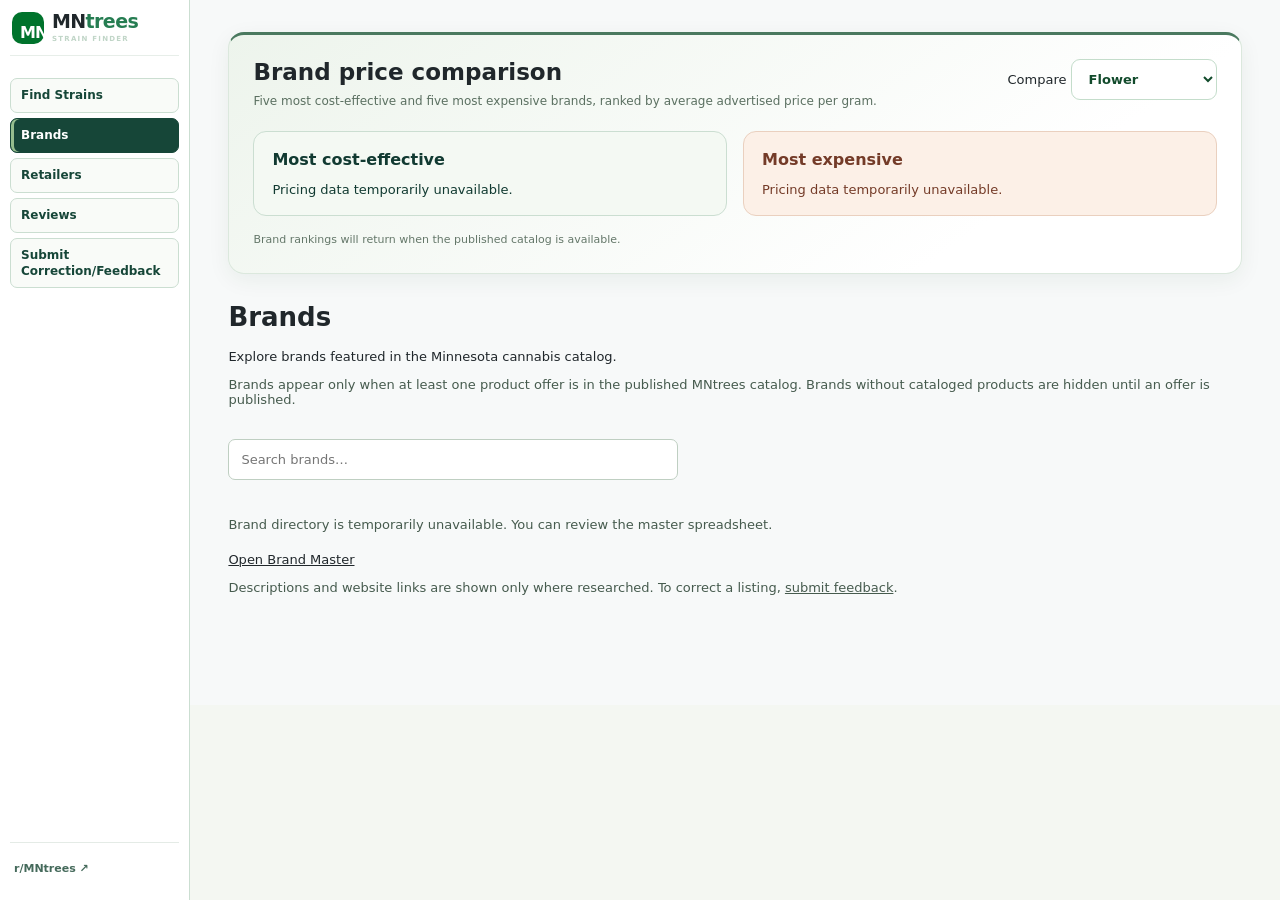
==== commit 95a14b38: "Sync published frontend and use a consistent sidebar on the V2 preview" ====
--- a/brands.html
+++ b/brands.html
@@ -1,5 +1,5 @@
 <!doctype html><html lang="en"><head><meta charset="utf-8"><meta name="viewport" content="width=device-width,initial-scale=1"><title>Brands | MNtrees</title><link rel="stylesheet" href="style.css"><style>.brands-main{max-width:none;margin-left:190px;padding:32px clamp(18px,3vw,46px) 90px}@media(max-width:1050px){.brands-main{margin-left:158px}}@media(max-width:700px){.brands-main{margin-left:0;padding:22px 16px 90px}}.brands-grid{display:grid;grid-template-columns:repeat(auto-fill,minmax(240px,1fr));gap:14px}.brand-card{background:#fff;border:1px solid #dce8dc;border-radius:10px;padding:20px;display:flex;flex-direction:column;gap:12px}.business-tags{display:flex;gap:6px;flex-wrap:wrap}.business-tag{font-size:11px;font-weight:700;border-radius:999px;background:#e8f2e8;color:#185a31;padding:4px 9px}.brand-card h2{font-size:19px;margin:0}.brand-card p{font-size:13px;line-height:1.6;margin:0;color:#536a58}.brand-card a{color:#006b35;font-weight:700}.brand-card .links{margin-top:auto;display:flex;gap:12px;flex-wrap:wrap}.brand-search{width:100%;max-width:450px;padding:12px;border:1px solid #bfcfc2;border-radius:7px;margin:12px 0 24px}.brands-note{color:#617666;font-size:13px;margin-bottom:20px}@media(max-width:700px){.brands-main{padding:22px 16px 90px}} .brands-sidebar-links{display:flex;flex-direction:column;gap:8px;margin:16px 2px 0}.brands-sidebar-links a{display:block;text-decoration:none;color:#e2f4e6;background:#ffffff16;padding:10px;border-radius:5px;font-size:11px}.brands-sidebar-links a.active{background:#008239;color:white}.brands-footer{display:none}@media(max-width:700px){.brands-footer{display:block}} .brands-sidebar-links a:not(.active),.brands-sidebar-links a:not(.active):visited{color:#20362a!important;background:transparent!important;font-weight:700}.brands-sidebar-links a:not(.active):hover{background:#e8f2eb!important;color:#0b6038!important}.brands-sidebar-links a.active{background:#008239!important;color:#fff!important}.brands-main .brands-note{color:#465b4e}.brand-card p{color:#3f5145}.brand-card .business-tag{background:#e4f0e7;color:#164d30}.brand-card .links a{color:#075b35}
-.brand-rankings{margin:0 0 28px;padding:24px;border:1px solid #dbe8dd;border-radius:16px;background:linear-gradient(145deg,#f5fbf6,#fff);box-shadow:0 6px 22px #123b2010}.rankings-head{display:flex;align-items:flex-start;justify-content:space-between;gap:16px;flex-wrap:wrap}.rankings-head h2{font-size:23px;margin:0 0 7px}.rankings-head p{font-size:12px;color:#5b7061;margin:0;max-width:650px;line-height:1.6}.rankings-head select{padding:11px 13px;border:1px solid #c4ddcb;border-radius:9px;background:#fff;color:#124b2c;font-weight:700}.rankings-grid{display:grid;grid-template-columns:repeat(2,minmax(0,1fr));gap:16px;margin-top:20px}.ranking-panel{border:1px solid #dbe8dd;border-radius:13px;background:#fff;padding:18px;min-width:0}.ranking-panel h3{font-size:16px;margin:0 0 13px}.ranking-list{display:grid;gap:10px}.ranking-item{display:grid;grid-template-columns:24px minmax(0,1fr) auto;align-items:center;gap:10px;font-size:13px}.ranking-number{font-weight:800;color:#168348}.ranking-name{font-weight:750;overflow-wrap:anywhere}.ranking-name small{display:block;font-weight:500;color:#697a6e;font-size:11px;margin-top:3px}.ranking-price{font-weight:850;font-size:15px;white-space:nowrap;color:#154e31}.ranking-track{grid-column:2/4;background:#edf4ee;height:5px;border-radius:5px;overflow:hidden}.ranking-fill{display:block;height:100%;background:#13935a;border-radius:5px}.ranking-panel.expensive .ranking-fill{background:#9c6b42}.ranking-panel.expensive .ranking-price{color:#805126}.rankings-foot{margin:15px 0 0;font-size:11px;color:#647769;line-height:1.6}@media(max-width:850px){.rankings-grid{grid-template-columns:1fr}}@media(max-width:700px){.brand-rankings{padding:17px}.rankings-head h2{font-size:21px}}
+.brand-rankings{margin:0 0 28px;padding:24px;border:1px solid #dbe8dd;border-radius:16px;background:linear-gradient(145deg,#f5fbf6,#fff);box-shadow:0 6px 22px #123b2010}.rankings-head{display:flex;align-items:flex-start;justify-content:space-between;gap:16px;flex-wrap:wrap}.rankings-head h2{font-size:23px;margin:0 0 7px}.rankings-head p{font-size:12px;color:#5b7061;margin:0;max-width:650px;line-height:1.6}.rankings-head select{padding:11px 13px;border:1px solid #c4ddcb;border-radius:9px;background:#fff;color:#124b2c;font-weight:700}.rankings-grid{display:grid;grid-template-columns:repeat(2,minmax(0,1fr));gap:16px;margin-top:20px}.ranking-panel{border:1px solid #dbe8dd;border-radius:13px;background:#fff;padding:18px;min-width:0}.ranking-panel h3{font-size:16px;margin:0 0 13px}.ranking-list{display:grid;gap:10px}.ranking-item{display:grid;grid-template-columns:24px minmax(0,1fr) auto;align-items:center;gap:10px;font-size:13px}.ranking-number{font-weight:800;color:#168348}.ranking-name{font-weight:750;overflow-wrap:anywhere}.ranking-name .ranking-brand-link{color:inherit;text-decoration:none;border-bottom:1px solid transparent}.ranking-name .ranking-brand-link:hover{text-decoration:underline;text-underline-offset:3px}.ranking-name .ranking-brand-link:focus-visible{outline:2px solid #168348;outline-offset:3px;border-radius:2px}.ranking-name small{display:block;font-weight:500;color:#697a6e;font-size:11px;margin-top:3px}.ranking-price{font-weight:850;font-size:15px;white-space:nowrap;color:#154e31}.ranking-track{grid-column:2/4;background:#edf4ee;height:5px;border-radius:5px;overflow:hidden}.ranking-fill{display:block;height:100%;background:#13935a;border-radius:5px}.ranking-panel.expensive .ranking-fill{background:#9c6b42}.ranking-panel.expensive .ranking-price{color:#805126}.rankings-foot{margin:15px 0 0;font-size:11px;color:#647769;line-height:1.6}@media(max-width:850px){.rankings-grid{grid-template-columns:1fr}}@media(max-width:700px){.brand-rankings{padding:17px}.rankings-head h2{font-size:21px}}
 .ranking-heading{appearance:none;display:inline-block;padding:0;border:0;background:transparent;color:inherit;font:inherit;text-align:left}.ranking-heading:enabled{cursor:pointer}.ranking-heading:enabled:hover{text-decoration:underline;text-underline-offset:3px}.ranking-heading:focus-visible{outline:2px solid #168348;outline-offset:4px;border-radius:2px}
 .ranking-name .cultivation-tag,.ranking-name .ownership-tag{display:inline-block;vertical-align:middle;margin-inline-start:0.45em;padding:2px 7px}
 .business-tag.cultivation-tag[data-cultivation="Outdoor"]{background:#fce8c7;color:#70420b}
@@ -19,4 +19,4 @@
 .business-tag.ownership-tag.corporate-tag{background:#e8ebee;color:#47525c;border:0;}
 .business-tag.ownership-tag.tribal-tag{background:#e9e1f3;color:#603e80;border:0;}
 .business-tag.sea-tag{background:#dcecf0;color:#1d6170;border:0;}
-</style><link rel="icon" type="image/png" href="https://styles.redditmedia.com/t5_2til2/styles/communityIcon_9m76x8670eke1.png"><link rel="apple-touch-icon" href="https://styles.redditmedia.com/t5_2til2/styles/communityIcon_9m76x8670eke1.png"></head><body><header class="top"><div class="shell topin"><a class="brand" href="https://mntrees.co/" aria-label="MNtrees home at mntrees.co"><img class="subreddit-logo" src="https://styles.redditmedia.com/t5_2til2/styles/communityIcon_9m76x8670eke1.png" alt="r/MNtrees community logo" width="52" height="52" referrerpolicy="no-referrer" onerror="this.style.display='none';this.nextElementSibling.style.display='inline-flex'"><span class="mark logo-fallback" style="display:none" aria-hidden="true">MN<span>✳</span></span><span>MN<span class="green">trees</span><small>STRAIN FINDER</small></span></a><nav class="site-sidebar-links" aria-label="MNtrees pages"><a href="./">Find Strains</a><a href="brands.html" class="active" aria-current="page">Brands</a><a href="retailers.html">Retailers</a><a href="reviews.html">Reviews</a><a href="feedback.html">Submit Correction/Feedback</a></nav><a class="community" href="https://www.reddit.com/r/MNtrees/" target="_blank" rel="noopener noreferrer">r/MNtrees ↗</a><div class="sidebar-credit"><strong class="rcwm-text-credit"><span>REDWOOD COUNTY</span><span>WEED MANAGEMENT</span></strong><span class="extension-office">EXTENSION OFFICE</span></div></div></header><main class="brands-main"><section class="brand-rankings" aria-labelledby="rankings-title"><div class="rankings-head"><div><h2 id="rankings-title">Brand price comparison</h2><p>Five most cost-effective and five most expensive brands, ranked by average advertised price per gram. </p></div><label for="ranking-category">Compare <select id="ranking-category"><option value="Flower">Flower</option><option value="Preroll">Pre-rolls</option><option value="Concentrates">Concentrates</option></select></label></div><div class="rankings-grid"><section class="ranking-panel"><h3><button type="button" class="ranking-heading" id="ranking-low-toggle" aria-controls="ranking-low" aria-expanded="false" title="Toggle full ranking, lowest price first" disabled>Most cost-effective</button></h3><div class="ranking-list" id="ranking-low">Loading price data…</div></section><section class="ranking-panel expensive"><h3><button type="button" class="ranking-heading" id="ranking-high-toggle" aria-controls="ranking-high" aria-expanded="false" title="Toggle full ranking, highest price first" disabled>Most expensive</button></h3><div class="ranking-list" id="ranking-high">Loading price data…</div></section></div><p class="rankings-foot" id="ranking-note">Comparisons use published retailer menu snapshots, not verified live inventory or checkout prices. Different package sizes, quality grades and product types can affect rankings.</p></section><h1>Brands</h1><p>Explore brands featured in the Minnesota cannabis catalog.</p><p class="brands-note">Brands appear only when at least one product offer is in the published MNtrees catalog. Brands without cataloged products are hidden until an offer is published.</p><input class="brand-search" id="brandSearch" type="search" placeholder="Search brands…" aria-label="Search brands"><p class="brands-note" id="status">Loading brands…</p><div class="brands-grid" id="brandGrid"></div><p class="brands-note">Descriptions and website links are shown only where researched. To correct a listing, <a href="feedback.html">submit feedback</a>.</p><footer class="brands-footer"><div class="mobile-rcwm-credit"><strong class="rcwm-text-credit"><span>REDWOOD COUNTY</span><span>WEED MANAGEMENT</span></strong><span class="extension-office">EXTENSION OFFICE</span></div></footer></main><script src="catalog-model.js?v=brand-aliases"></script><script src="brands.js?v=20261120-classifications"></script></body></html>+</style><link rel="icon" type="image/png" href="https://styles.redditmedia.com/t5_2til2/styles/communityIcon_9m76x8670eke1.png"><link rel="apple-touch-icon" href="https://styles.redditmedia.com/t5_2til2/styles/communityIcon_9m76x8670eke1.png"></head><body><header class="top"><div class="shell topin"><a class="brand" href="https://mntrees.co/" aria-label="MNtrees home at mntrees.co"><img class="subreddit-logo" src="https://styles.redditmedia.com/t5_2til2/styles/communityIcon_9m76x8670eke1.png" alt="r/MNtrees community logo" width="52" height="52" referrerpolicy="no-referrer" onerror="this.style.display='none';this.nextElementSibling.style.display='inline-flex'"><span class="mark logo-fallback" style="display:none" aria-hidden="true">MN<span>✳</span></span><span>MN<span class="green">trees</span><small>STRAIN FINDER</small></span></a><nav class="site-sidebar-links" aria-label="MNtrees pages"><a href="./">Find Strains</a><a href="brands.html" class="active" aria-current="page">Brands</a><a href="retailers.html">Retailers</a><a href="reviews.html">Reviews</a><a href="feedback.html">Submit Correction/Feedback</a></nav><a class="community" href="https://www.reddit.com/r/MNtrees/" target="_blank" rel="noopener noreferrer">r/MNtrees ↗</a></div></header><main class="brands-main"><section class="brand-rankings" aria-labelledby="rankings-title"><div class="rankings-head"><div><h2 id="rankings-title">Brand price comparison</h2><p>Five most cost-effective and five most expensive brands, ranked by average advertised price per gram. </p></div><label for="ranking-category">Compare <select id="ranking-category"><option value="Flower">Flower</option><option value="Preroll">Pre-rolls</option><option value="Concentrates">Concentrates</option></select></label></div><div class="rankings-grid"><section class="ranking-panel"><h3><button type="button" class="ranking-heading" id="ranking-low-toggle" aria-controls="ranking-low" aria-expanded="false" title="Toggle full ranking, lowest price first" disabled>Most cost-effective</button></h3><div class="ranking-list" id="ranking-low">Loading price data…</div></section><section class="ranking-panel expensive"><h3><button type="button" class="ranking-heading" id="ranking-high-toggle" aria-controls="ranking-high" aria-expanded="false" title="Toggle full ranking, highest price first" disabled>Most expensive</button></h3><div class="ranking-list" id="ranking-high">Loading price data…</div></section></div><p class="rankings-foot" id="ranking-note">Comparisons use published retailer menu snapshots, not verified live inventory or checkout prices. Different package sizes, quality grades and product types can affect rankings.</p></section><h1>Brands</h1><p>Explore brands featured in the Minnesota cannabis catalog.</p><p class="brands-note">Brands appear only when at least one product offer is in the published MNtrees catalog. Brands without cataloged products are hidden until an offer is published.</p><input class="brand-search" id="brandSearch" type="search" placeholder="Search brands…" aria-label="Search brands"><p class="brands-note" id="status">Loading brands…</p><div class="brands-grid" id="brandGrid"></div><p class="brands-note">Descriptions and website links are shown only where researched. To correct a listing, <a href="feedback.html">submit feedback</a>.</p><footer class="brands-footer"><div class="mobile-rcwm-credit"><strong class="rcwm-text-credit"><span>REDWOOD COUNTY</span><span>WEED MANAGEMENT</span></strong><span class="extension-office">EXTENSION OFFICE</span></div></footer></main><script src="catalog-model.js?v=1c0d6f6d98ab"></script><script src="brands.js?v=c37f4cbc643c"></script></body></html>
--- a/style.css
+++ b/style.css
@@ -967,3 +967,19 @@
 .top-classification-tribal{background:#ede5ff;color:#5a3189}
 .top-classification-indoor{background:#e4f0e7;color:#164d30}
 .top-classification-outdoor{background:#fce8c7;color:#70420b}
+
+
+/* 2026-11-20: tighter desktop search/filter rail; preserve legible controls. */
+@media(min-width:701px){
+ .top .topin{padding:12px 10px 13px!important}
+ .top .brand{min-height:40px!important;padding:0 2px 11px!important;margin:0 0 11px!important}
+ .top .sidebar-searchbox{padding:0 1px 11px!important}
+ .top .sidebar-searchbox .searchfield{min-height:36px!important;border-radius:8px!important}
+ .top .sidebar-searchbox .searchfield input{min-height:34px!important;padding:7px 0!important;font-size:11px!important}
+ .top .sidebar-searchbox .filters{gap:7px!important;margin-top:9px!important}
+ .top .sidebar-searchbox .filters label{gap:3px!important;font-size:10px!important;line-height:1.2!important}
+ .top .sidebar-searchbox .filters select{height:34px!important;min-height:34px!important;padding:6px 9px!important;font-size:11px!important;border-radius:7px!important}
+ .top .sidebar-searchbox #reset{min-height:30px!important;margin-top:1px!important;padding:6px!important;font-size:10px!important}
+ .top .site-sidebar-links{margin-top:11px!important;gap:5px!important}
+ .top .site-sidebar-links a{min-height:35px!important;padding:8px 10px!important}
+}
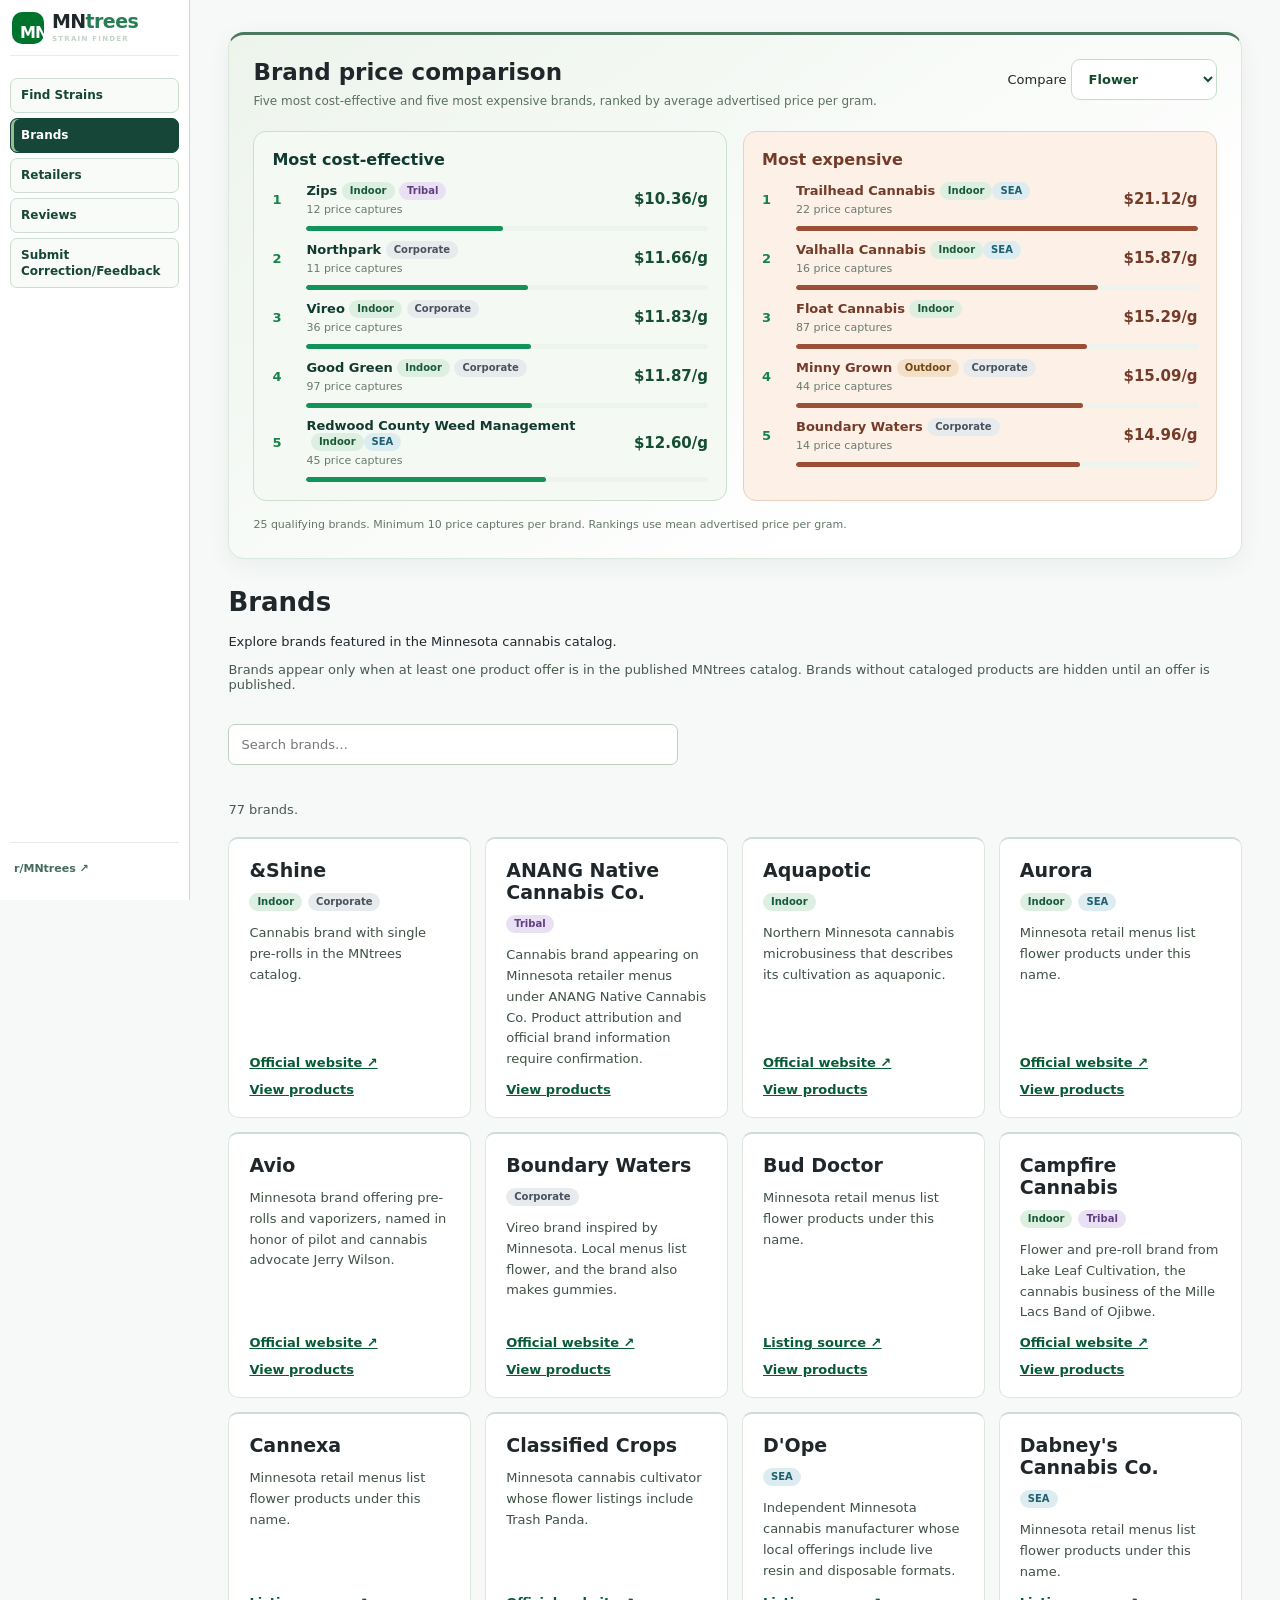
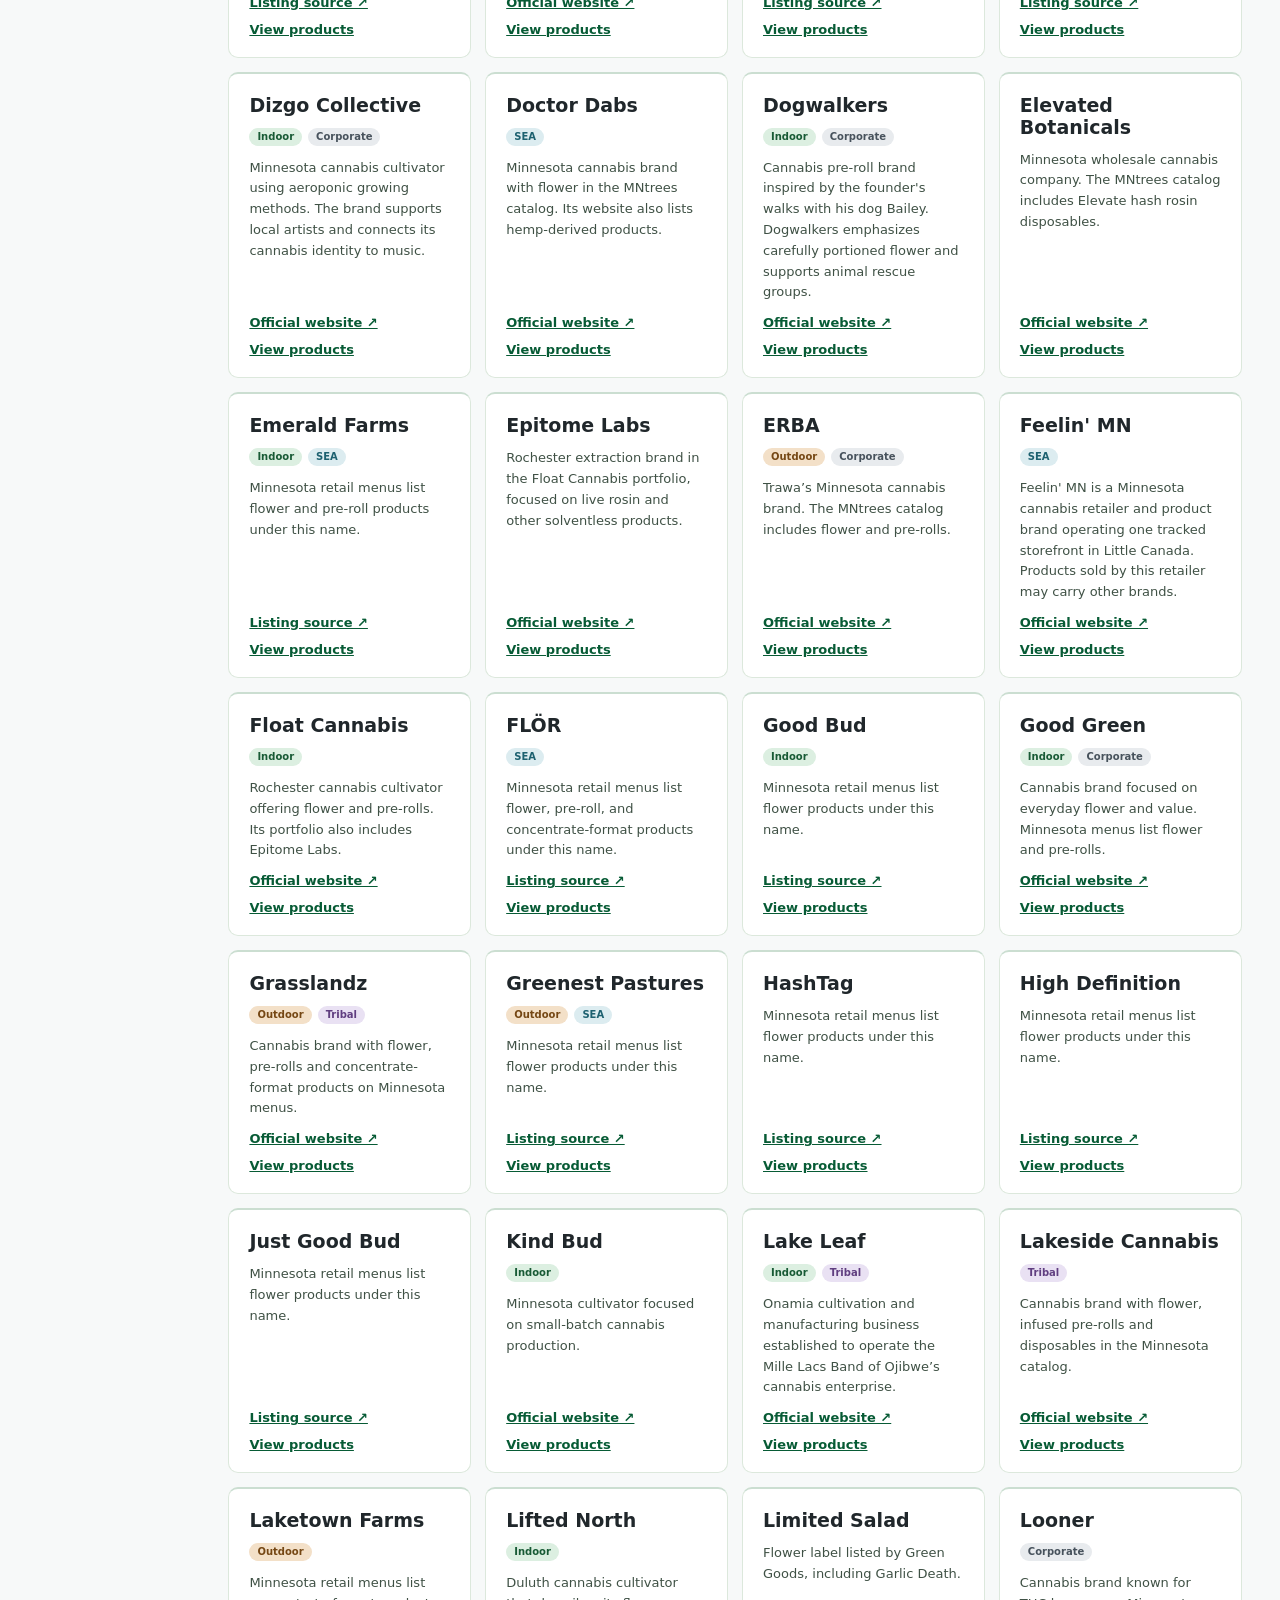
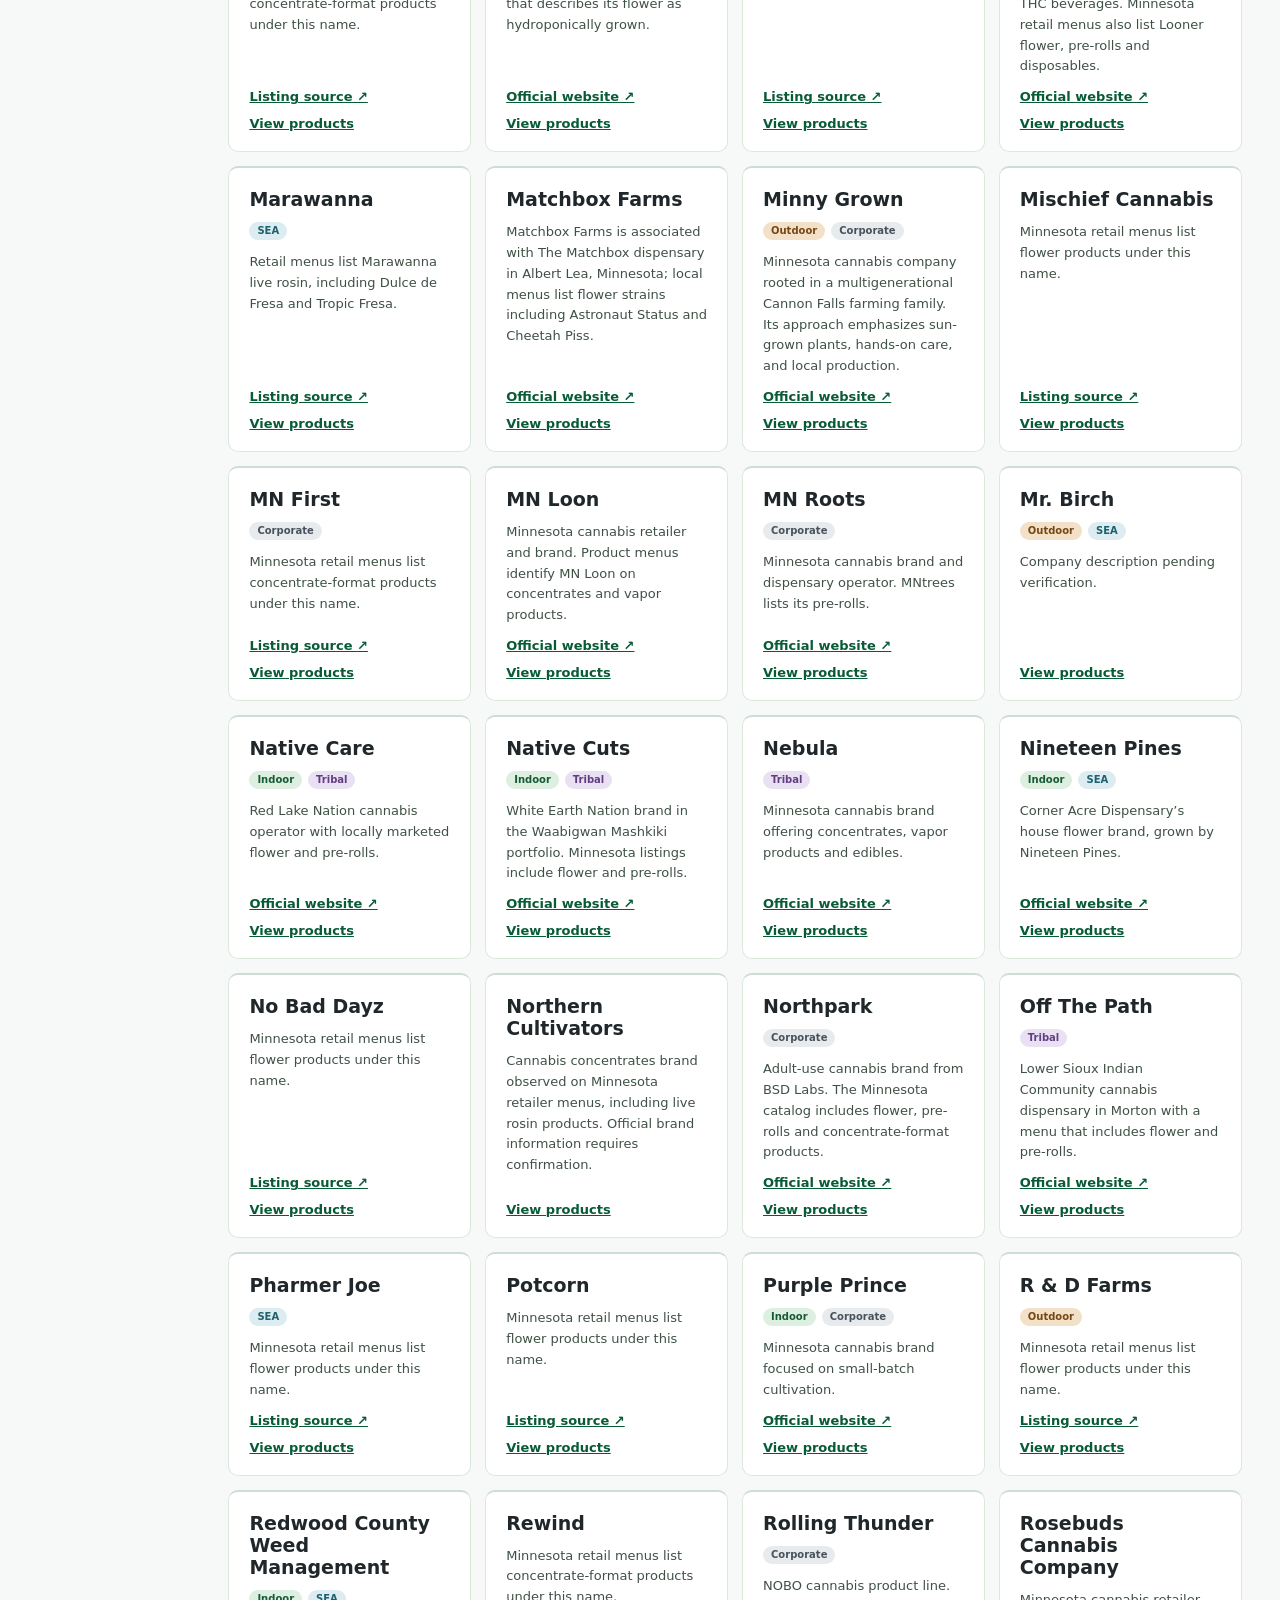
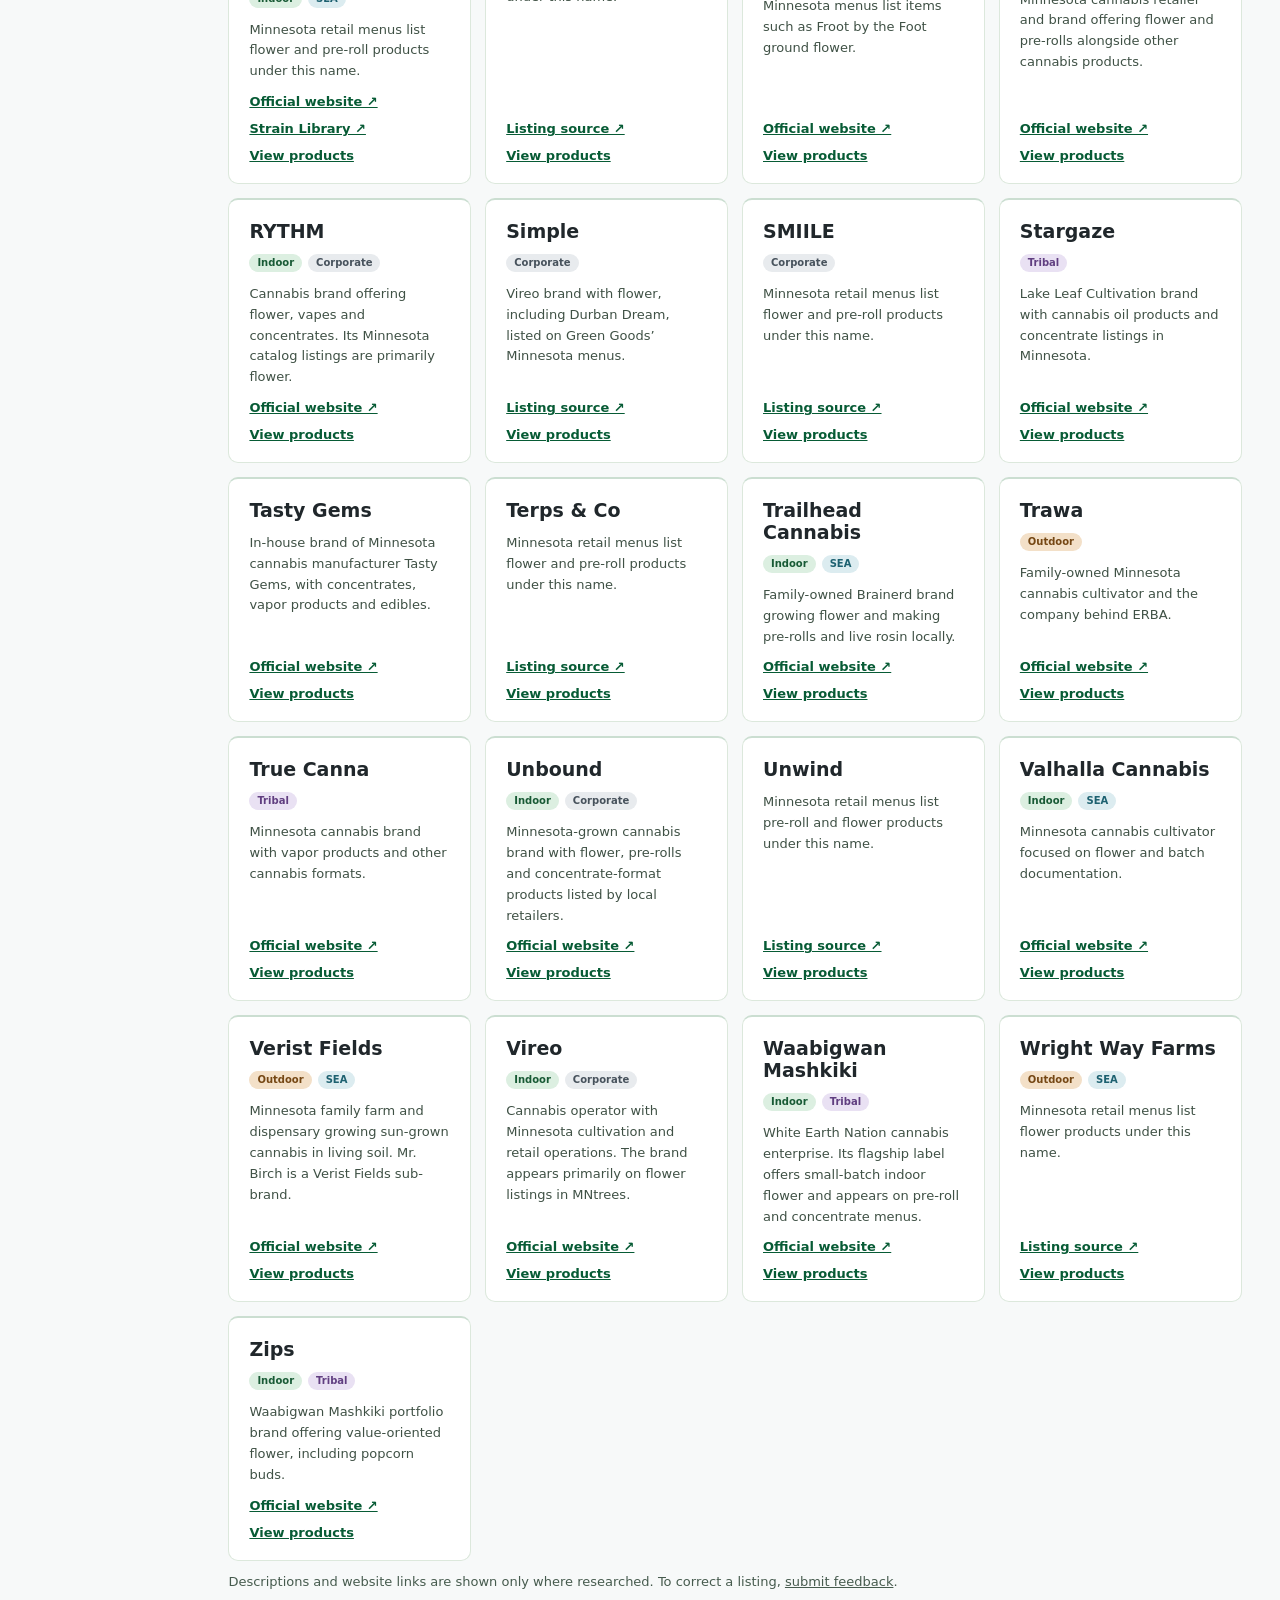
==== commit ea81b817: "Share category and price capture rules for comparison rankings" ====
--- a/brands.html
+++ b/brands.html
@@ -1,4 +1,4 @@
-<!doctype html><html lang="en"><head><meta charset="utf-8"><meta name="viewport" content="width=device-width,initial-scale=1"><title>Brands | MNtrees</title><link rel="stylesheet" href="style.css"><style>.brands-main{max-width:none;margin-left:190px;padding:32px clamp(18px,3vw,46px) 90px}@media(max-width:1050px){.brands-main{margin-left:158px}}@media(max-width:700px){.brands-main{margin-left:0;padding:22px 16px 90px}}.brands-grid{display:grid;grid-template-columns:repeat(auto-fill,minmax(240px,1fr));gap:14px}.brand-card{background:#fff;border:1px solid #dce8dc;border-radius:10px;padding:20px;display:flex;flex-direction:column;gap:12px}.business-tags{display:flex;gap:6px;flex-wrap:wrap}.business-tag{font-size:11px;font-weight:700;border-radius:999px;background:#e8f2e8;color:#185a31;padding:4px 9px}.brand-card h2{font-size:19px;margin:0}.brand-card p{font-size:13px;line-height:1.6;margin:0;color:#536a58}.brand-card a{color:#006b35;font-weight:700}.brand-card .links{margin-top:auto;display:flex;gap:12px;flex-wrap:wrap}.brand-search{width:100%;max-width:450px;padding:12px;border:1px solid #bfcfc2;border-radius:7px;margin:12px 0 24px}.brands-note{color:#617666;font-size:13px;margin-bottom:20px}@media(max-width:700px){.brands-main{padding:22px 16px 90px}} .brands-sidebar-links{display:flex;flex-direction:column;gap:8px;margin:16px 2px 0}.brands-sidebar-links a{display:block;text-decoration:none;color:#e2f4e6;background:#ffffff16;padding:10px;border-radius:5px;font-size:11px}.brands-sidebar-links a.active{background:#008239;color:white}.brands-footer{display:none}@media(max-width:700px){.brands-footer{display:block}} .brands-sidebar-links a:not(.active),.brands-sidebar-links a:not(.active):visited{color:#20362a!important;background:transparent!important;font-weight:700}.brands-sidebar-links a:not(.active):hover{background:#e8f2eb!important;color:#0b6038!important}.brands-sidebar-links a.active{background:#008239!important;color:#fff!important}.brands-main .brands-note{color:#465b4e}.brand-card p{color:#3f5145}.brand-card .business-tag{background:#e4f0e7;color:#164d30}.brand-card .links a{color:#075b35}
+<!doctype html><html lang="en"><head><meta charset="utf-8"><meta name="viewport" content="width=device-width,initial-scale=1"><title>Brands | MNtrees</title><link rel="stylesheet" href="style.css"><style>.brands-main{max-width:none;margin-left:190px;padding:32px clamp(18px,3vw,46px) 90px}@media(max-width:1050px){.brands-main{margin-left:158px}}@media(max-width:700px){.brands-main{margin-left:0;padding:22px 16px 90px}}.brands-grid{display:grid;grid-template-columns:repeat(auto-fill,minmax(240px,1fr));gap:14px}.brand-card{background:#fff;border:1px solid #dce8dc;border-radius:10px;padding:20px;display:flex;flex-direction:column;gap:12px}.business-tags{display:flex;gap:6px;flex-wrap:wrap}.business-tag{font-size:11px;font-weight:700;border-radius:999px;background:#e8f2e8;color:#185a31;padding:4px 9px}.brand-card h2{font-size:19px;margin:0}.brand-card p{font-size:13px;line-height:1.6;margin:0;color:#536a58}.brand-card a{color:#006b35;font-weight:700}.brand-card .links{margin-top:auto;display:flex;gap:12px;flex-wrap:wrap}.brand-search{width:100%;max-width:450px;padding:12px;border:1px solid #bfcfc2;border-radius:7px;margin:12px 0 24px}.brands-note{color:#617666;font-size:13px;margin-bottom:20px}@media(max-width:700px){.brands-main{padding:22px 16px 90px}} .brands-sidebar-links{display:flex;flex-direction:column;gap:8px;margin:16px 2px 0}.brands-sidebar-links a{display:block;text-decoration:none;color:#e2f4e6;background:#ffffff16;padding:10px;border-radius:5px;font-size:11px}.brands-sidebar-links a.active{background:#008239;color:white}.brands-sidebar-links a:not(.active),.brands-sidebar-links a:not(.active):visited{color:#20362a!important;background:transparent!important;font-weight:700}.brands-sidebar-links a:not(.active):hover{background:#e8f2eb!important;color:#0b6038!important}.brands-sidebar-links a.active{background:#008239!important;color:#fff!important}.brands-main .brands-note{color:#465b4e}.brand-card p{color:#3f5145}.brand-card .business-tag{background:#e4f0e7;color:#164d30}.brand-card .links a{color:#075b35}
 .brand-rankings{margin:0 0 28px;padding:24px;border:1px solid #dbe8dd;border-radius:16px;background:linear-gradient(145deg,#f5fbf6,#fff);box-shadow:0 6px 22px #123b2010}.rankings-head{display:flex;align-items:flex-start;justify-content:space-between;gap:16px;flex-wrap:wrap}.rankings-head h2{font-size:23px;margin:0 0 7px}.rankings-head p{font-size:12px;color:#5b7061;margin:0;max-width:650px;line-height:1.6}.rankings-head select{padding:11px 13px;border:1px solid #c4ddcb;border-radius:9px;background:#fff;color:#124b2c;font-weight:700}.rankings-grid{display:grid;grid-template-columns:repeat(2,minmax(0,1fr));gap:16px;margin-top:20px}.ranking-panel{border:1px solid #dbe8dd;border-radius:13px;background:#fff;padding:18px;min-width:0}.ranking-panel h3{font-size:16px;margin:0 0 13px}.ranking-list{display:grid;gap:10px}.ranking-item{display:grid;grid-template-columns:24px minmax(0,1fr) auto;align-items:center;gap:10px;font-size:13px}.ranking-number{font-weight:800;color:#168348}.ranking-name{font-weight:750;overflow-wrap:anywhere}.ranking-name .ranking-brand-link{color:inherit;text-decoration:none;border-bottom:1px solid transparent}.ranking-name .ranking-brand-link:hover{text-decoration:underline;text-underline-offset:3px}.ranking-name .ranking-brand-link:focus-visible{outline:2px solid #168348;outline-offset:3px;border-radius:2px}.ranking-name small{display:block;font-weight:500;color:#697a6e;font-size:11px;margin-top:3px}.ranking-price{font-weight:850;font-size:15px;white-space:nowrap;color:#154e31}.ranking-track{grid-column:2/4;background:#edf4ee;height:5px;border-radius:5px;overflow:hidden}.ranking-fill{display:block;height:100%;background:#13935a;border-radius:5px}.ranking-panel.expensive .ranking-fill{background:#9c6b42}.ranking-panel.expensive .ranking-price{color:#805126}.rankings-foot{margin:15px 0 0;font-size:11px;color:#647769;line-height:1.6}@media(max-width:850px){.rankings-grid{grid-template-columns:1fr}}@media(max-width:700px){.brand-rankings{padding:17px}.rankings-head h2{font-size:21px}}
 .ranking-heading{appearance:none;display:inline-block;padding:0;border:0;background:transparent;color:inherit;font:inherit;text-align:left}.ranking-heading:enabled{cursor:pointer}.ranking-heading:enabled:hover{text-decoration:underline;text-underline-offset:3px}.ranking-heading:focus-visible{outline:2px solid #168348;outline-offset:4px;border-radius:2px}
 .ranking-name .cultivation-tag,.ranking-name .ownership-tag{display:inline-block;vertical-align:middle;margin-inline-start:0.45em;padding:2px 7px}
@@ -19,4 +19,4 @@
 .business-tag.ownership-tag.corporate-tag{background:#e8ebee;color:#47525c;border:0;}
 .business-tag.ownership-tag.tribal-tag{background:#e9e1f3;color:#603e80;border:0;}
 .business-tag.sea-tag{background:#dcecf0;color:#1d6170;border:0;}
-</style><link rel="icon" type="image/png" href="https://styles.redditmedia.com/t5_2til2/styles/communityIcon_9m76x8670eke1.png"><link rel="apple-touch-icon" href="https://styles.redditmedia.com/t5_2til2/styles/communityIcon_9m76x8670eke1.png"></head><body><header class="top"><div class="shell topin"><a class="brand" href="https://mntrees.co/" aria-label="MNtrees home at mntrees.co"><img class="subreddit-logo" src="https://styles.redditmedia.com/t5_2til2/styles/communityIcon_9m76x8670eke1.png" alt="r/MNtrees community logo" width="52" height="52" referrerpolicy="no-referrer" onerror="this.style.display='none';this.nextElementSibling.style.display='inline-flex'"><span class="mark logo-fallback" style="display:none" aria-hidden="true">MN<span>✳</span></span><span>MN<span class="green">trees</span><small>STRAIN FINDER</small></span></a><nav class="site-sidebar-links" aria-label="MNtrees pages"><a href="./">Find Strains</a><a href="brands.html" class="active" aria-current="page">Brands</a><a href="retailers.html">Retailers</a><a href="reviews.html">Reviews</a><a href="feedback.html">Submit Correction/Feedback</a></nav><a class="community" href="https://www.reddit.com/r/MNtrees/" target="_blank" rel="noopener noreferrer">r/MNtrees ↗</a></div></header><main class="brands-main"><section class="brand-rankings" aria-labelledby="rankings-title"><div class="rankings-head"><div><h2 id="rankings-title">Brand price comparison</h2><p>Five most cost-effective and five most expensive brands, ranked by average advertised price per gram. </p></div><label for="ranking-category">Compare <select id="ranking-category"><option value="Flower">Flower</option><option value="Preroll">Pre-rolls</option><option value="Concentrates">Concentrates</option></select></label></div><div class="rankings-grid"><section class="ranking-panel"><h3><button type="button" class="ranking-heading" id="ranking-low-toggle" aria-controls="ranking-low" aria-expanded="false" title="Toggle full ranking, lowest price first" disabled>Most cost-effective</button></h3><div class="ranking-list" id="ranking-low">Loading price data…</div></section><section class="ranking-panel expensive"><h3><button type="button" class="ranking-heading" id="ranking-high-toggle" aria-controls="ranking-high" aria-expanded="false" title="Toggle full ranking, highest price first" disabled>Most expensive</button></h3><div class="ranking-list" id="ranking-high">Loading price data…</div></section></div><p class="rankings-foot" id="ranking-note">Comparisons use published retailer menu snapshots, not verified live inventory or checkout prices. Different package sizes, quality grades and product types can affect rankings.</p></section><h1>Brands</h1><p>Explore brands featured in the Minnesota cannabis catalog.</p><p class="brands-note">Brands appear only when at least one product offer is in the published MNtrees catalog. Brands without cataloged products are hidden until an offer is published.</p><input class="brand-search" id="brandSearch" type="search" placeholder="Search brands…" aria-label="Search brands"><p class="brands-note" id="status">Loading brands…</p><div class="brands-grid" id="brandGrid"></div><p class="brands-note">Descriptions and website links are shown only where researched. To correct a listing, <a href="feedback.html">submit feedback</a>.</p><footer class="brands-footer"><div class="mobile-rcwm-credit"><strong class="rcwm-text-credit"><span>REDWOOD COUNTY</span><span>WEED MANAGEMENT</span></strong><span class="extension-office">EXTENSION OFFICE</span></div></footer></main><script src="catalog-model.js?v=1c0d6f6d98ab"></script><script src="brands.js?v=c37f4cbc643c"></script></body></html>+</style><link rel="icon" type="image/png" href="https://styles.redditmedia.com/t5_2til2/styles/communityIcon_9m76x8670eke1.png"><link rel="apple-touch-icon" href="https://styles.redditmedia.com/t5_2til2/styles/communityIcon_9m76x8670eke1.png"></head><body><header class="top"><div class="shell topin"><a class="brand" href="https://mntrees.co/" aria-label="MNtrees home at mntrees.co"><img class="subreddit-logo" src="https://styles.redditmedia.com/t5_2til2/styles/communityIcon_9m76x8670eke1.png" alt="r/MNtrees community logo" width="52" height="52" referrerpolicy="no-referrer" onerror="this.style.display='none';this.nextElementSibling.style.display='inline-flex'"><span class="mark logo-fallback" style="display:none" aria-hidden="true">MN<span>✳</span></span><span>MN<span class="green">trees</span><small>STRAIN FINDER</small></span></a><nav class="site-sidebar-links" aria-label="MNtrees pages"><a href="./">Find Strains</a><a href="brands.html" class="active" aria-current="page">Brands</a><a href="retailers.html">Retailers</a><a href="reviews.html">Reviews</a><a href="feedback.html">Submit Correction/Feedback</a></nav><a class="community" href="https://www.reddit.com/r/MNtrees/" target="_blank" rel="noopener noreferrer">r/MNtrees ↗</a></div></header><main class="brands-main"><section class="brand-rankings" aria-labelledby="rankings-title"><div class="rankings-head"><div><h2 id="rankings-title">Brand price comparison</h2><p>Five most cost-effective and five most expensive brands, ranked by average advertised price per gram. </p></div><label for="ranking-category">Compare <select id="ranking-category"><option value="Flower">Flower</option><option value="Preroll">Pre-rolls</option><option value="Concentrates">Concentrates</option></select></label></div><div class="rankings-grid"><section class="ranking-panel"><h3><button type="button" class="ranking-heading" id="ranking-low-toggle" aria-controls="ranking-low" aria-expanded="false" title="Toggle full ranking, lowest price first" disabled>Most cost-effective</button></h3><div class="ranking-list" id="ranking-low">Loading price data…</div></section><section class="ranking-panel expensive"><h3><button type="button" class="ranking-heading" id="ranking-high-toggle" aria-controls="ranking-high" aria-expanded="false" title="Toggle full ranking, highest price first" disabled>Most expensive</button></h3><div class="ranking-list" id="ranking-high">Loading price data…</div></section></div><p class="rankings-foot" id="ranking-note">Comparisons use published retailer menu snapshots, not verified live inventory or checkout prices. Different package sizes, quality grades and product types can affect rankings.</p></section><h1>Brands</h1><p>Explore brands featured in the Minnesota cannabis catalog.</p><p class="brands-note">Brands appear only when at least one product offer is in the published MNtrees catalog. Brands without cataloged products are hidden until an offer is published.</p><input class="brand-search" id="brandSearch" type="search" placeholder="Search brands…" aria-label="Search brands"><p class="brands-note" id="status">Loading brands…</p><div class="brands-grid" id="brandGrid"></div><p class="brands-note">Descriptions and website links are shown only where researched. To correct a listing, <a href="feedback.html">submit feedback</a>.</p></main><script src="catalog-model.js?v=price-captures-1"></script><script src="brands.js?v=price-captures-1"></script></body></html>
--- a/style.css
+++ b/style.css
@@ -556,6 +556,7 @@
 .retailer-location-dialog{width:min(420px,calc(100vw - 28px));max-height:calc(100dvh - 40px);overflow:auto;border:1px solid #dfe6e7;border-radius:16px;padding:18px;background:#fff;color:#202a2d;box-shadow:0 18px 55px rgba(12,30,25,.2)}
 .retailer-location-dialog::backdrop{background:rgba(16,30,32,.38)}
 .retailer-dialog-heading{display:flex;justify-content:space-between;align-items:center;gap:12px;font-size:17px}
+.retailer-location-dialog .retailer-dialog-product-link{color:#176c46;text-decoration:underline;text-underline-offset:2px}
 .retailer-dialog-close{border:0;border-radius:999px;width:34px;height:34px;background:#edf1f2;font-size:24px;cursor:pointer}
 .retailer-location-dialog p{font-size:13px;color:#556368;line-height:1.5;margin:9px 0 12px}
 .retailer-location-dialog iframe{width:100%;height:240px;display:block;border:1px solid #e0e7e8;border-radius:10px;margin-bottom:13px}
@@ -983,3 +984,5 @@
  .top .site-sidebar-links{margin-top:11px!important;gap:5px!important}
  .top .site-sidebar-links a{min-height:35px!important;padding:8px 10px!important}
 }
+
+.compact-offer-section h4{margin:0;padding:8px 14px;background:#edf5ef;color:#175a39;font-size:12px}
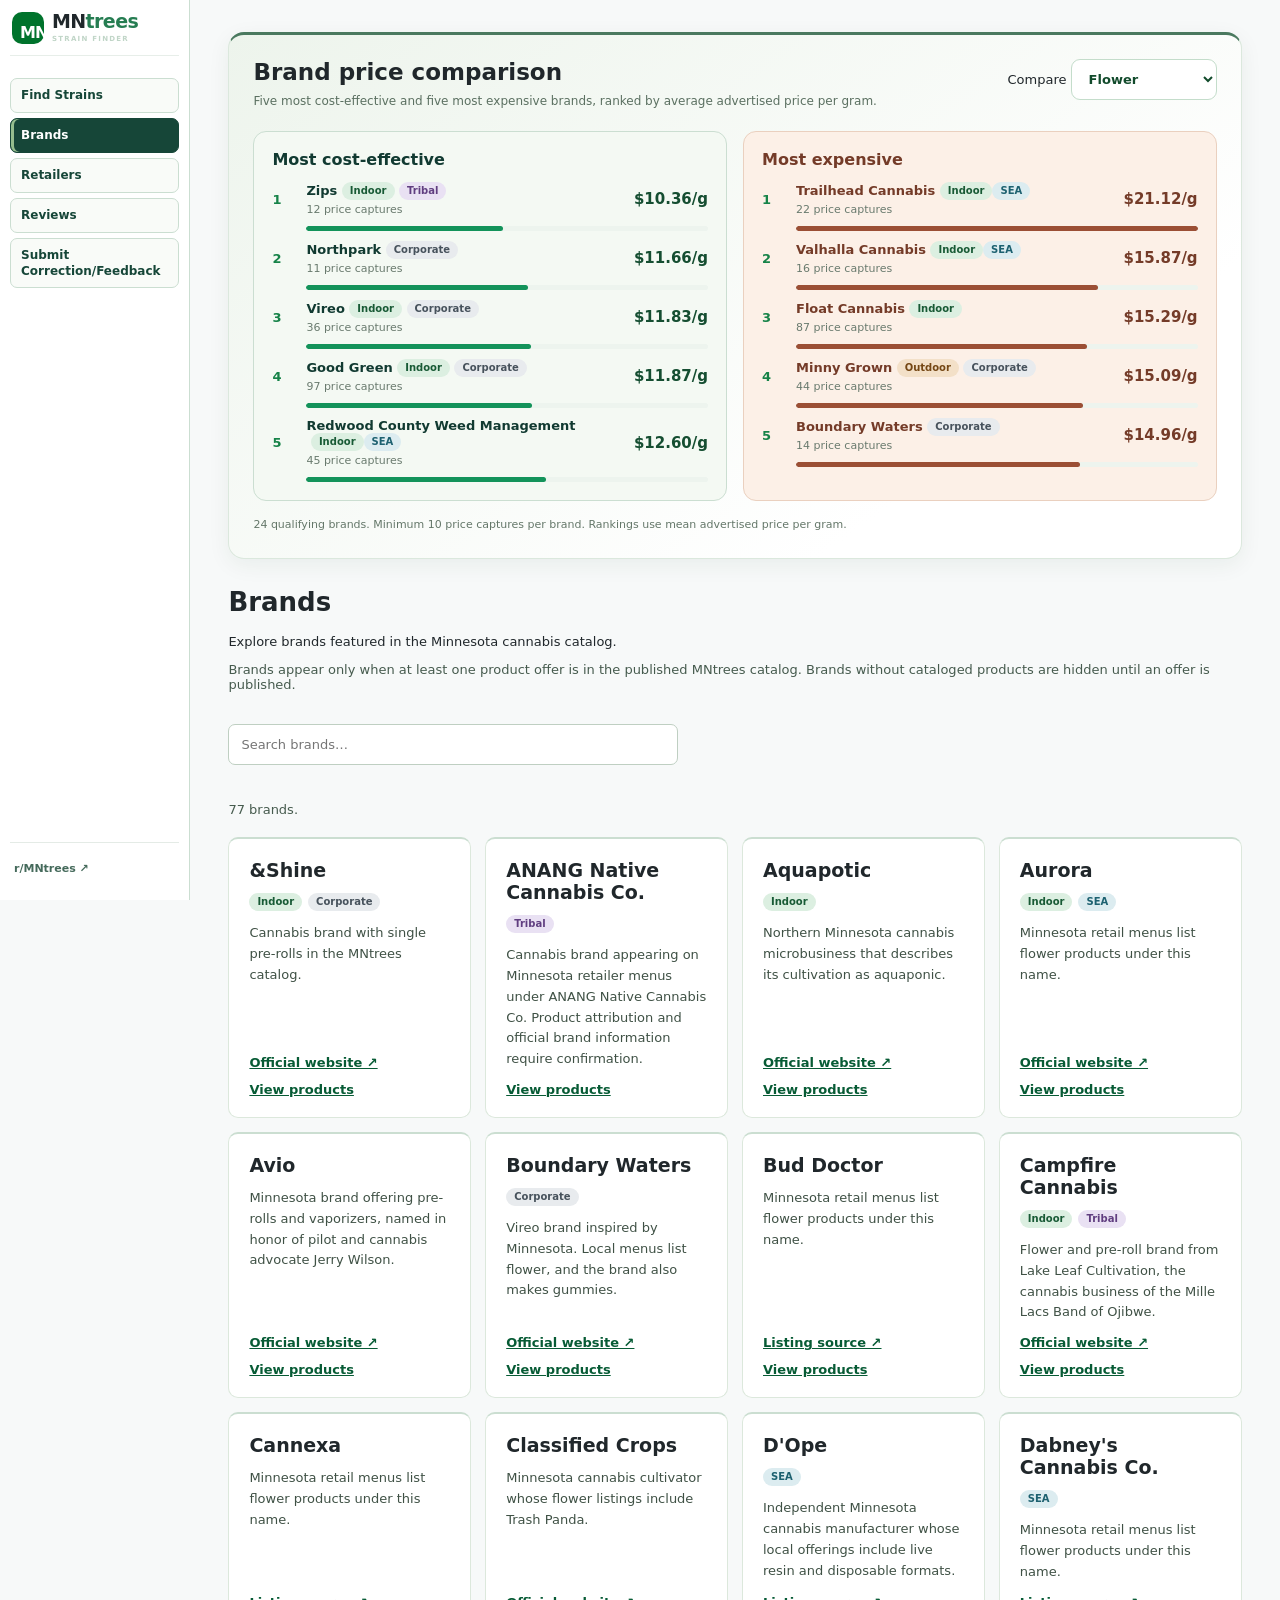
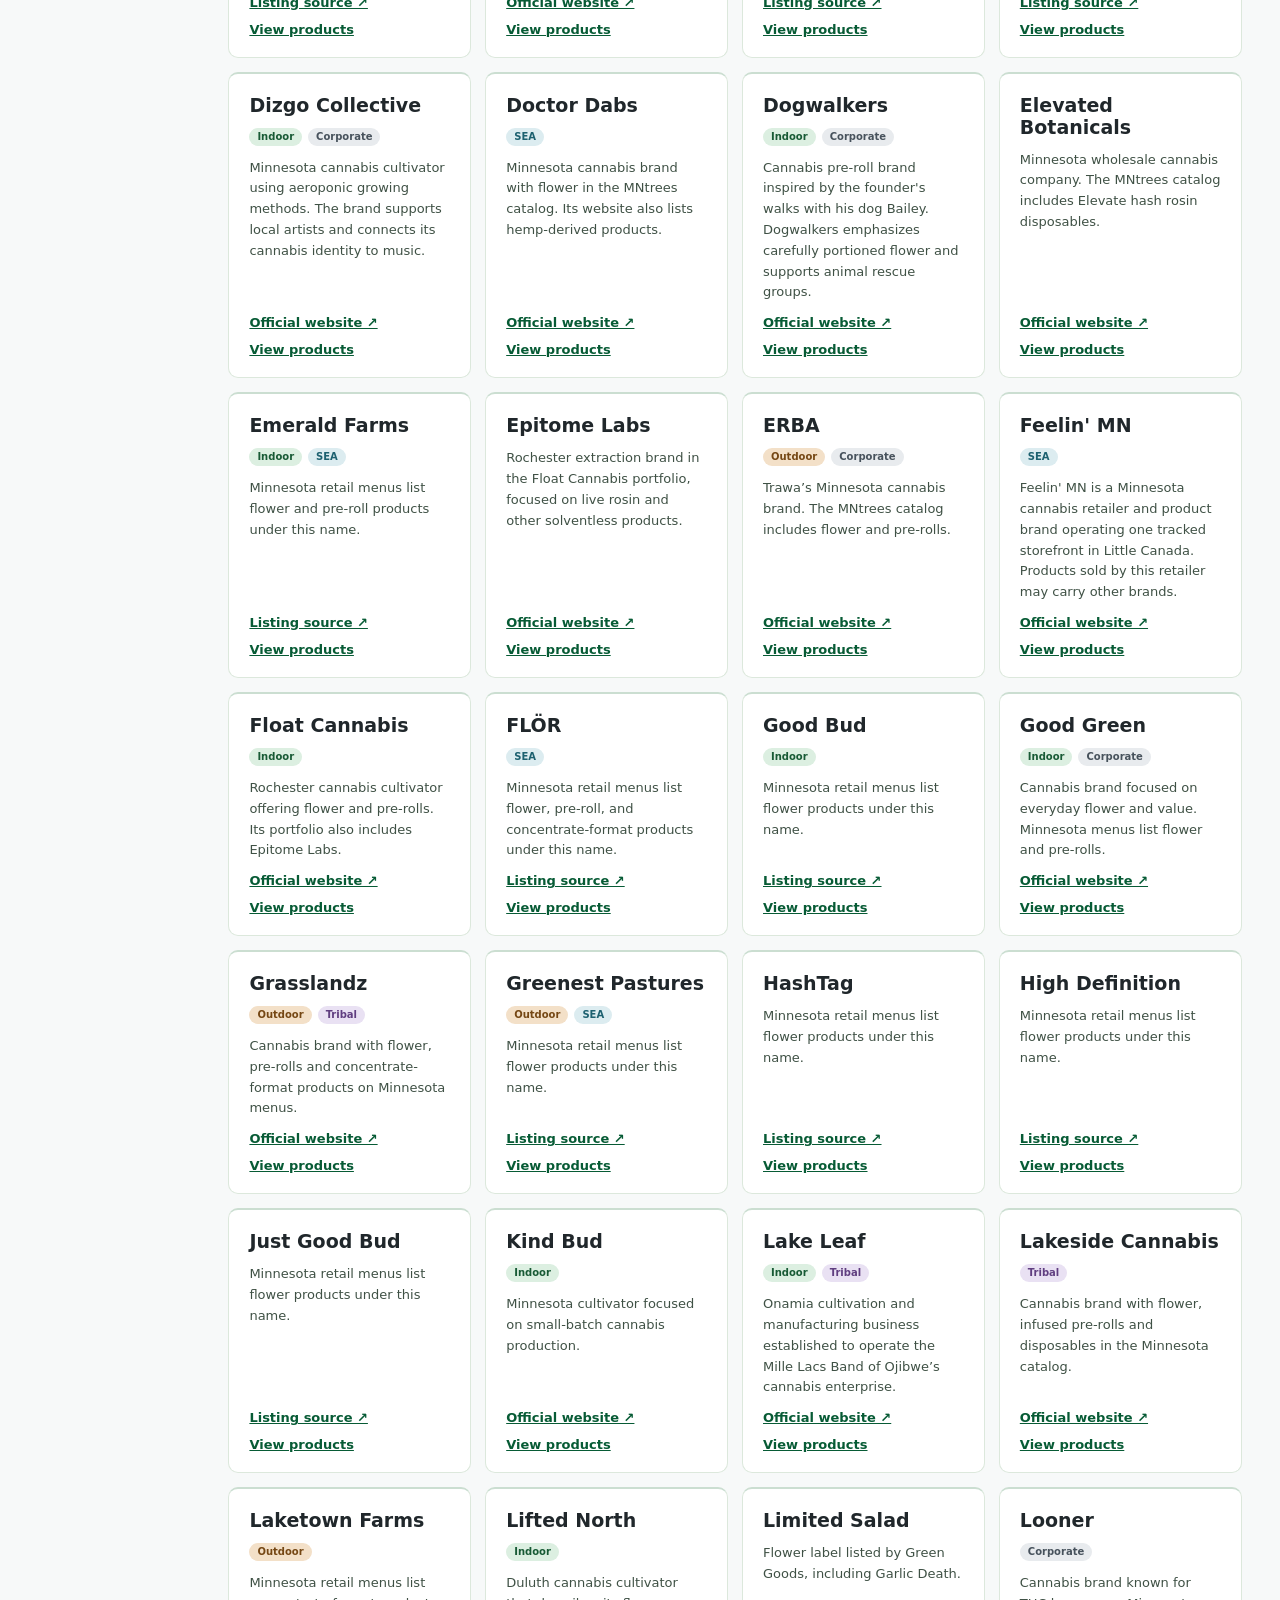
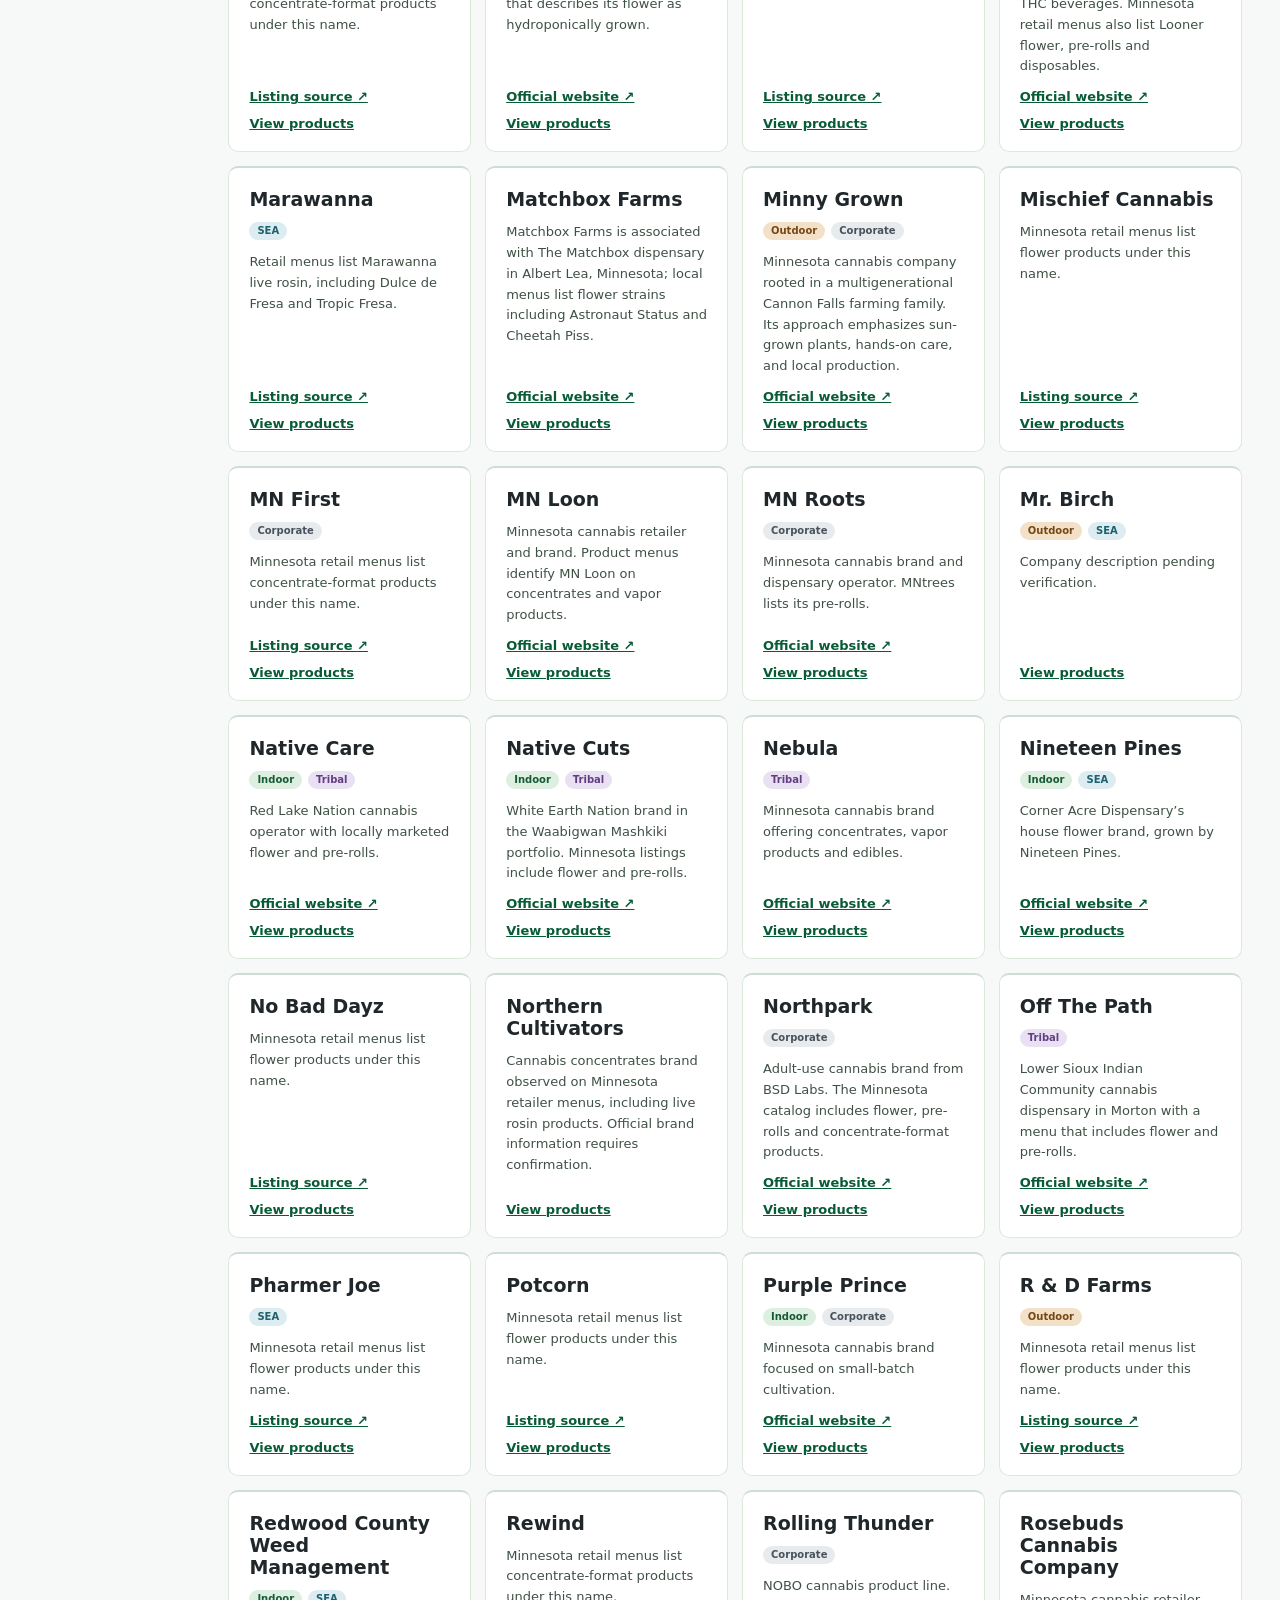
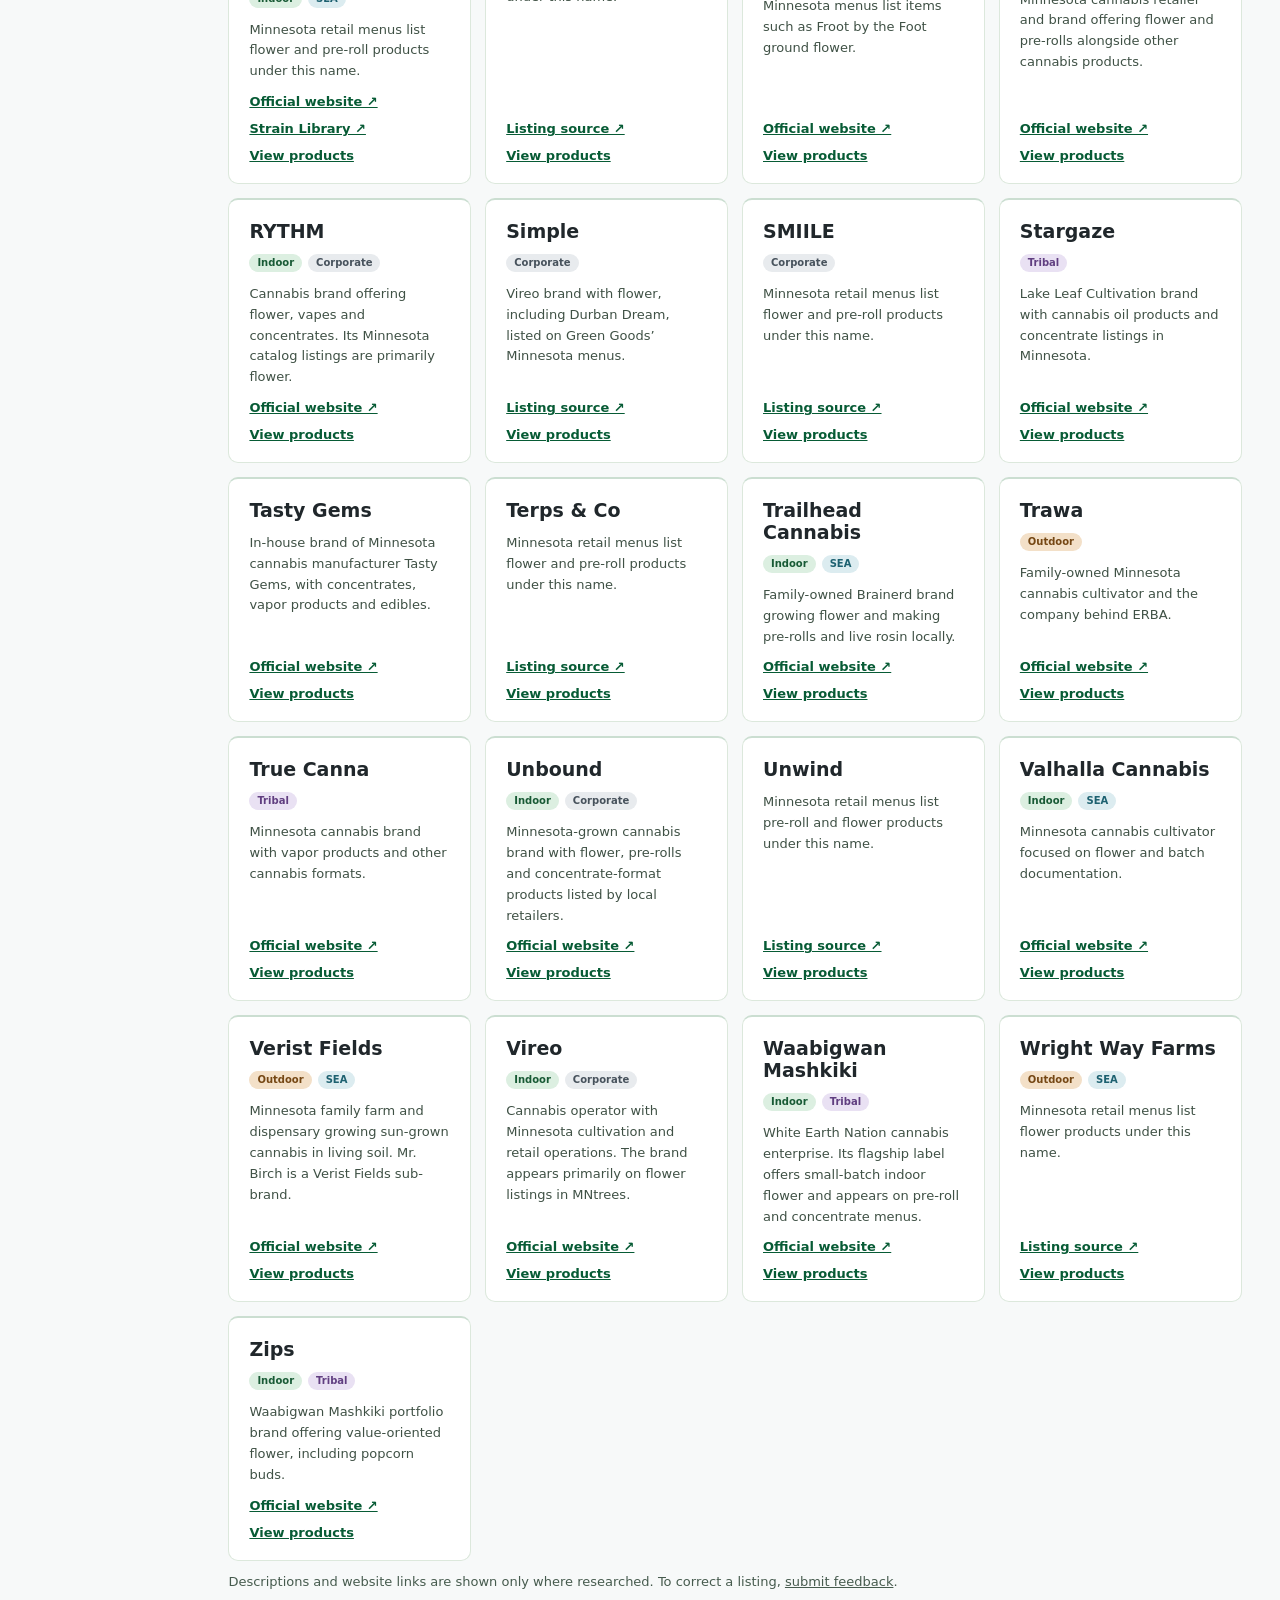
==== commit 2faacc7f: "Parse shared menu title structures using catalog brands and strain aliases" ====
--- a/brands.html
+++ b/brands.html
@@ -19,4 +19,4 @@
 .business-tag.ownership-tag.corporate-tag{background:#e8ebee;color:#47525c;border:0;}
 .business-tag.ownership-tag.tribal-tag{background:#e9e1f3;color:#603e80;border:0;}
 .business-tag.sea-tag{background:#dcecf0;color:#1d6170;border:0;}
-</style><link rel="icon" type="image/png" href="https://styles.redditmedia.com/t5_2til2/styles/communityIcon_9m76x8670eke1.png"><link rel="apple-touch-icon" href="https://styles.redditmedia.com/t5_2til2/styles/communityIcon_9m76x8670eke1.png"></head><body><header class="top"><div class="shell topin"><a class="brand" href="https://mntrees.co/" aria-label="MNtrees home at mntrees.co"><img class="subreddit-logo" src="https://styles.redditmedia.com/t5_2til2/styles/communityIcon_9m76x8670eke1.png" alt="r/MNtrees community logo" width="52" height="52" referrerpolicy="no-referrer" onerror="this.style.display='none';this.nextElementSibling.style.display='inline-flex'"><span class="mark logo-fallback" style="display:none" aria-hidden="true">MN<span>✳</span></span><span>MN<span class="green">trees</span><small>STRAIN FINDER</small></span></a><nav class="site-sidebar-links" aria-label="MNtrees pages"><a href="./">Find Strains</a><a href="brands.html" class="active" aria-current="page">Brands</a><a href="retailers.html">Retailers</a><a href="reviews.html">Reviews</a><a href="feedback.html">Submit Correction/Feedback</a></nav><a class="community" href="https://www.reddit.com/r/MNtrees/" target="_blank" rel="noopener noreferrer">r/MNtrees ↗</a></div></header><main class="brands-main"><section class="brand-rankings" aria-labelledby="rankings-title"><div class="rankings-head"><div><h2 id="rankings-title">Brand price comparison</h2><p>Five most cost-effective and five most expensive brands, ranked by average advertised price per gram. </p></div><label for="ranking-category">Compare <select id="ranking-category"><option value="Flower">Flower</option><option value="Preroll">Pre-rolls</option><option value="Concentrates">Concentrates</option></select></label></div><div class="rankings-grid"><section class="ranking-panel"><h3><button type="button" class="ranking-heading" id="ranking-low-toggle" aria-controls="ranking-low" aria-expanded="false" title="Toggle full ranking, lowest price first" disabled>Most cost-effective</button></h3><div class="ranking-list" id="ranking-low">Loading price data…</div></section><section class="ranking-panel expensive"><h3><button type="button" class="ranking-heading" id="ranking-high-toggle" aria-controls="ranking-high" aria-expanded="false" title="Toggle full ranking, highest price first" disabled>Most expensive</button></h3><div class="ranking-list" id="ranking-high">Loading price data…</div></section></div><p class="rankings-foot" id="ranking-note">Comparisons use published retailer menu snapshots, not verified live inventory or checkout prices. Different package sizes, quality grades and product types can affect rankings.</p></section><h1>Brands</h1><p>Explore brands featured in the Minnesota cannabis catalog.</p><p class="brands-note">Brands appear only when at least one product offer is in the published MNtrees catalog. Brands without cataloged products are hidden until an offer is published.</p><input class="brand-search" id="brandSearch" type="search" placeholder="Search brands…" aria-label="Search brands"><p class="brands-note" id="status">Loading brands…</p><div class="brands-grid" id="brandGrid"></div><p class="brands-note">Descriptions and website links are shown only where researched. To correct a listing, <a href="feedback.html">submit feedback</a>.</p></main><script src="catalog-model.js?v=price-captures-1"></script><script src="brands.js?v=price-captures-1"></script></body></html>+</style><link rel="icon" type="image/png" href="https://styles.redditmedia.com/t5_2til2/styles/communityIcon_9m76x8670eke1.png"><link rel="apple-touch-icon" href="https://styles.redditmedia.com/t5_2til2/styles/communityIcon_9m76x8670eke1.png"></head><body><header class="top"><div class="shell topin"><a class="brand" href="https://mntrees.co/" aria-label="MNtrees home at mntrees.co"><img class="subreddit-logo" src="https://styles.redditmedia.com/t5_2til2/styles/communityIcon_9m76x8670eke1.png" alt="r/MNtrees community logo" width="52" height="52" referrerpolicy="no-referrer" onerror="this.style.display='none';this.nextElementSibling.style.display='inline-flex'"><span class="mark logo-fallback" style="display:none" aria-hidden="true">MN<span>✳</span></span><span>MN<span class="green">trees</span><small>STRAIN FINDER</small></span></a><nav class="site-sidebar-links" aria-label="MNtrees pages"><a href="./">Find Strains</a><a href="brands.html" class="active" aria-current="page">Brands</a><a href="retailers.html">Retailers</a><a href="reviews.html">Reviews</a><a href="feedback.html">Submit Correction/Feedback</a></nav><a class="community" href="https://www.reddit.com/r/MNtrees/" target="_blank" rel="noopener noreferrer">r/MNtrees ↗</a></div></header><main class="brands-main"><section class="brand-rankings" aria-labelledby="rankings-title"><div class="rankings-head"><div><h2 id="rankings-title">Brand price comparison</h2><p>Five most cost-effective and five most expensive brands, ranked by average advertised price per gram. </p></div><label for="ranking-category">Compare <select id="ranking-category"><option value="Flower">Flower</option><option value="Preroll">Pre-rolls</option><option value="Concentrates">Concentrates</option></select></label></div><div class="rankings-grid"><section class="ranking-panel"><h3><button type="button" class="ranking-heading" id="ranking-low-toggle" aria-controls="ranking-low" aria-expanded="false" title="Toggle full ranking, lowest price first" disabled>Most cost-effective</button></h3><div class="ranking-list" id="ranking-low">Loading price data…</div></section><section class="ranking-panel expensive"><h3><button type="button" class="ranking-heading" id="ranking-high-toggle" aria-controls="ranking-high" aria-expanded="false" title="Toggle full ranking, highest price first" disabled>Most expensive</button></h3><div class="ranking-list" id="ranking-high">Loading price data…</div></section></div><p class="rankings-foot" id="ranking-note">Comparisons use published retailer menu snapshots, not verified live inventory or checkout prices. Different package sizes, quality grades and product types can affect rankings.</p></section><h1>Brands</h1><p>Explore brands featured in the Minnesota cannabis catalog.</p><p class="brands-note">Brands appear only when at least one product offer is in the published MNtrees catalog. Brands without cataloged products are hidden until an offer is published.</p><input class="brand-search" id="brandSearch" type="search" placeholder="Search brands…" aria-label="Search brands"><p class="brands-note" id="status">Loading brands…</p><div class="brands-grid" id="brandGrid"></div><p class="brands-note">Descriptions and website links are shown only where researched. To correct a listing, <a href="feedback.html">submit feedback</a>.</p></main><script src="catalog-model.js?v=menu-title-1"></script><script src="brands.js?v=price-captures-1"></script></body></html>
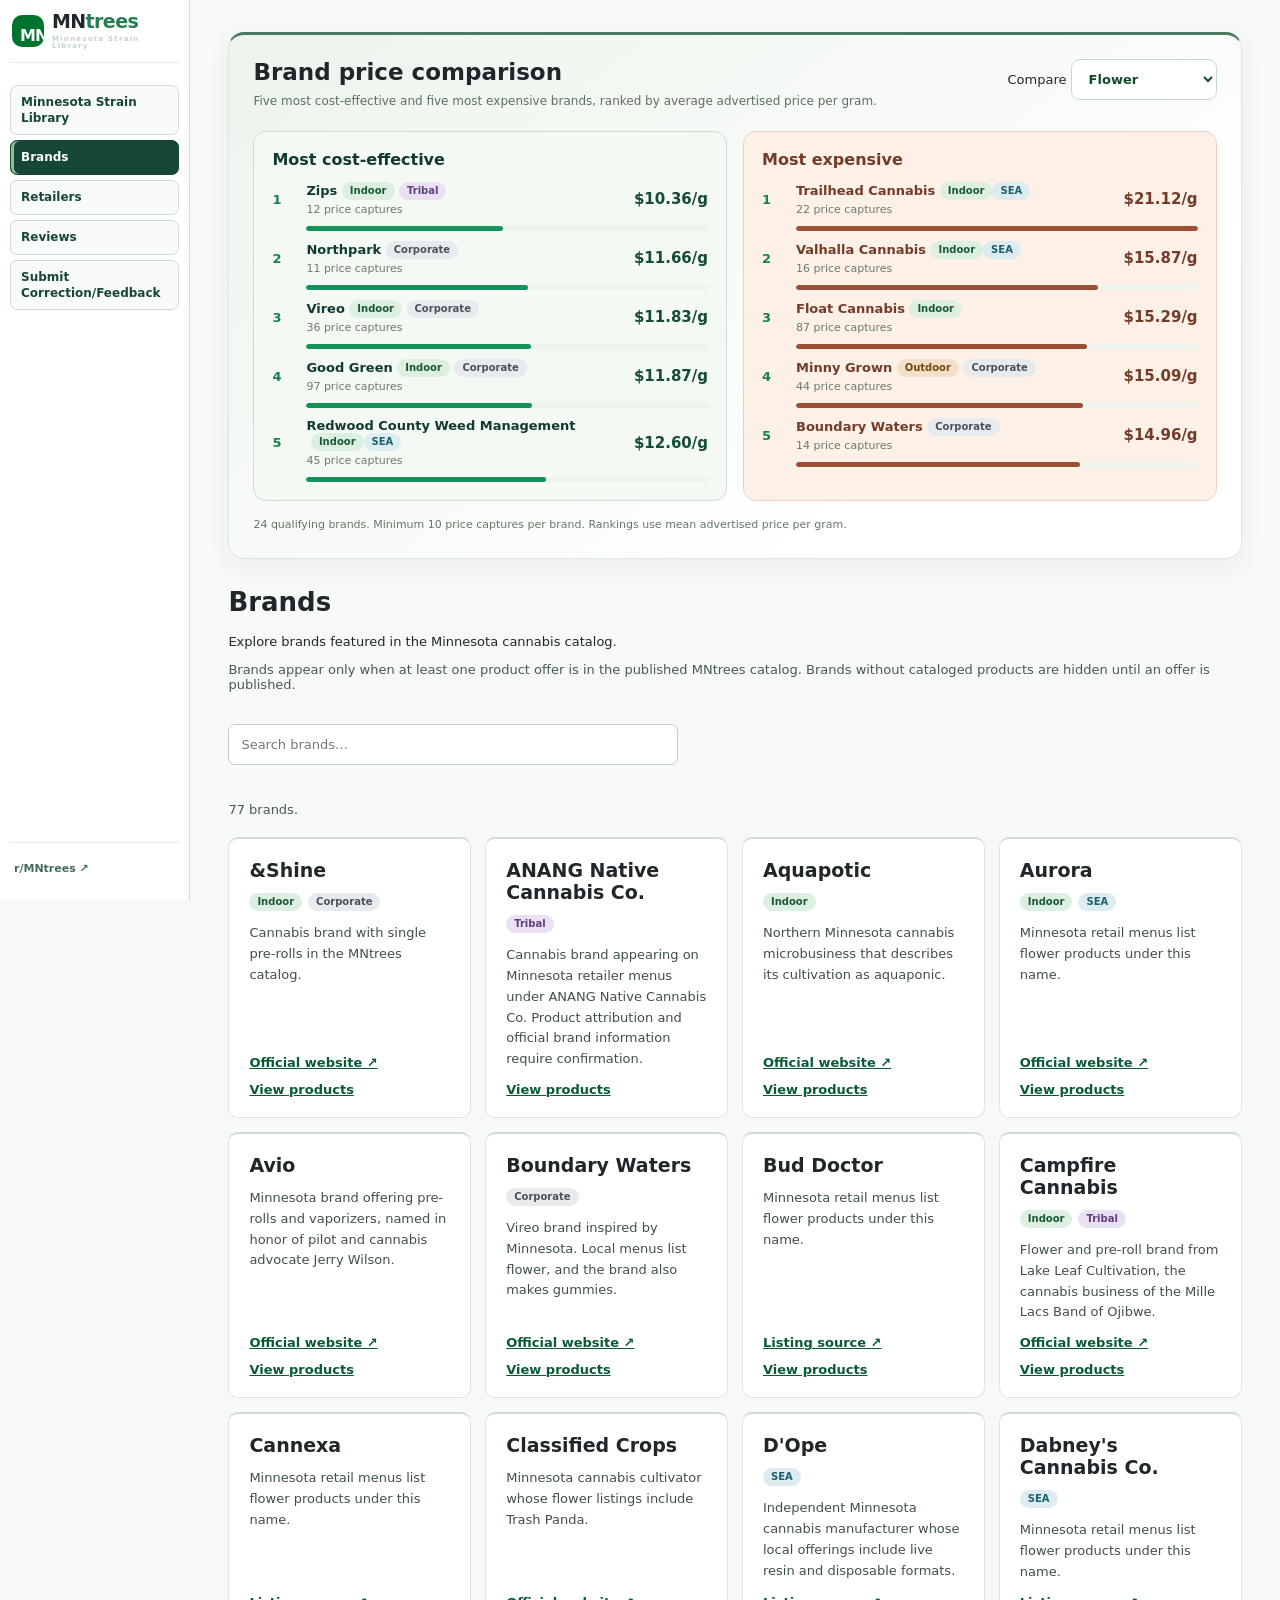
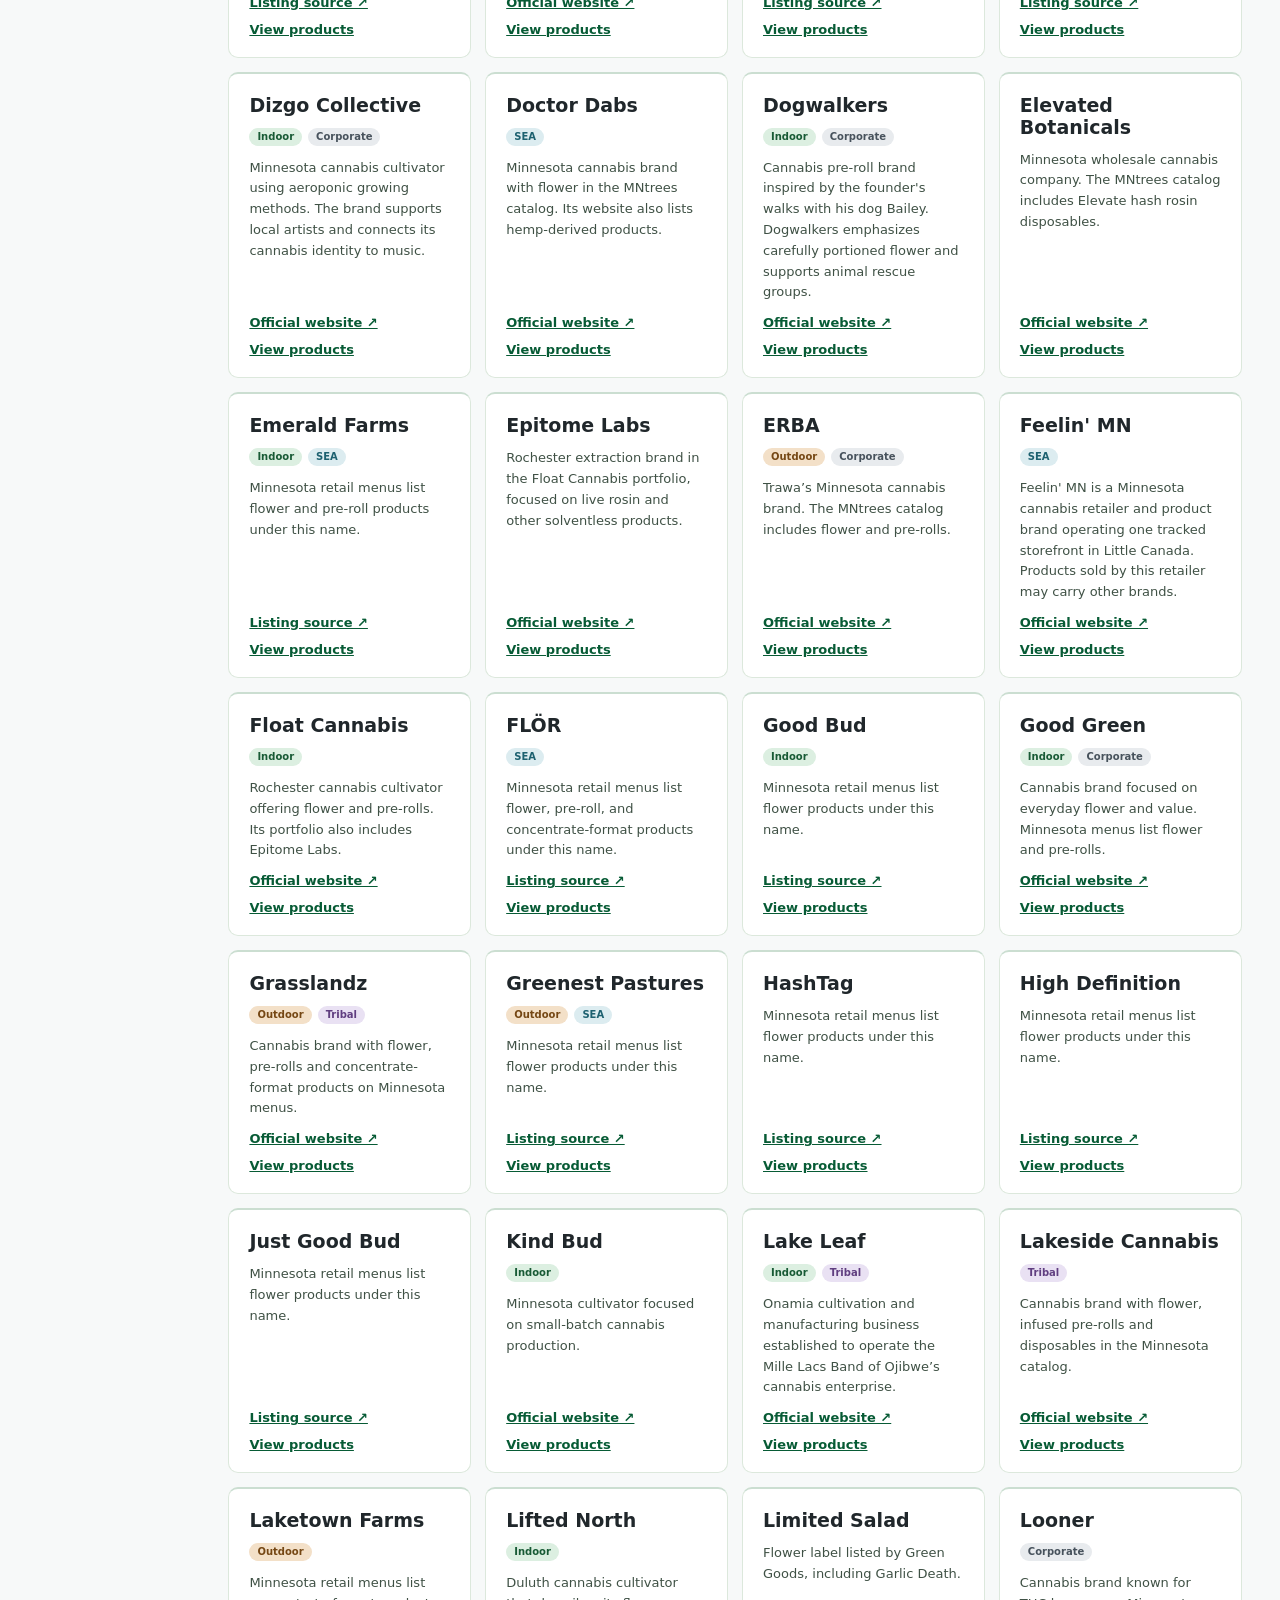
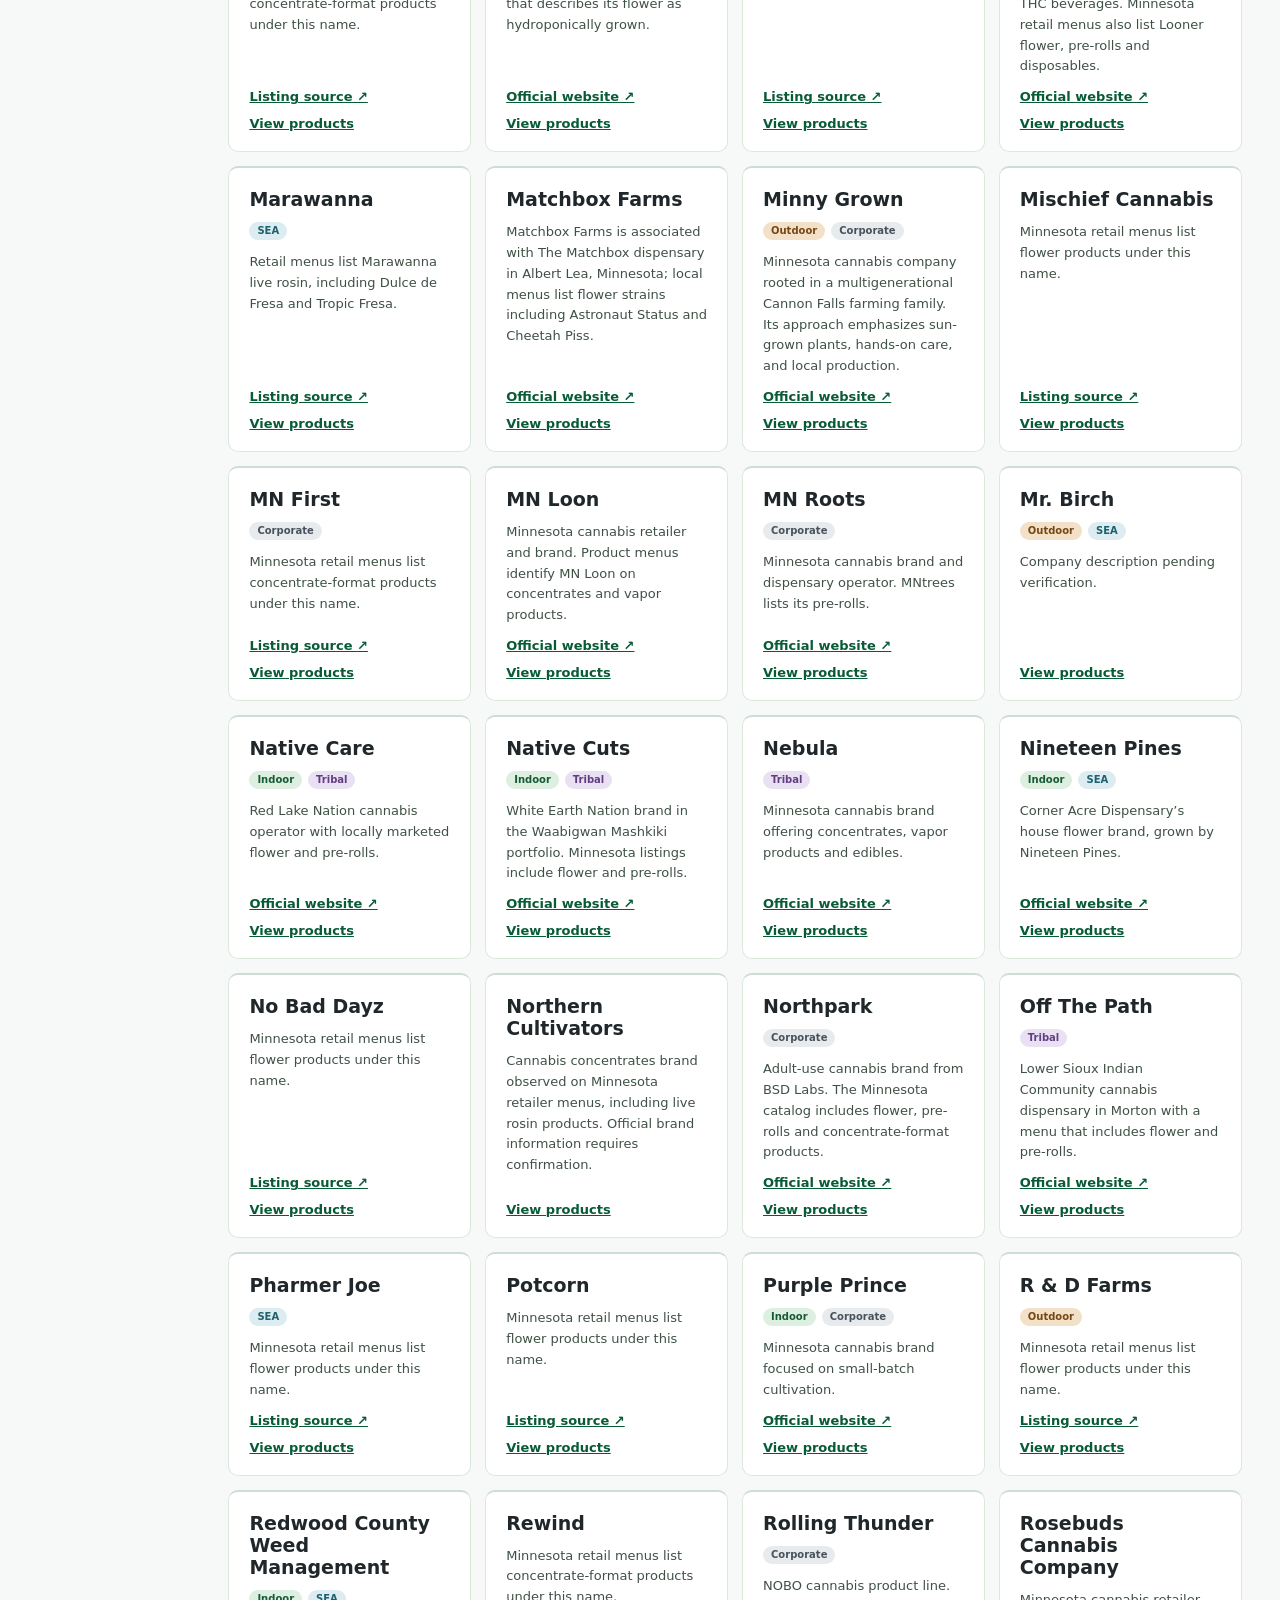
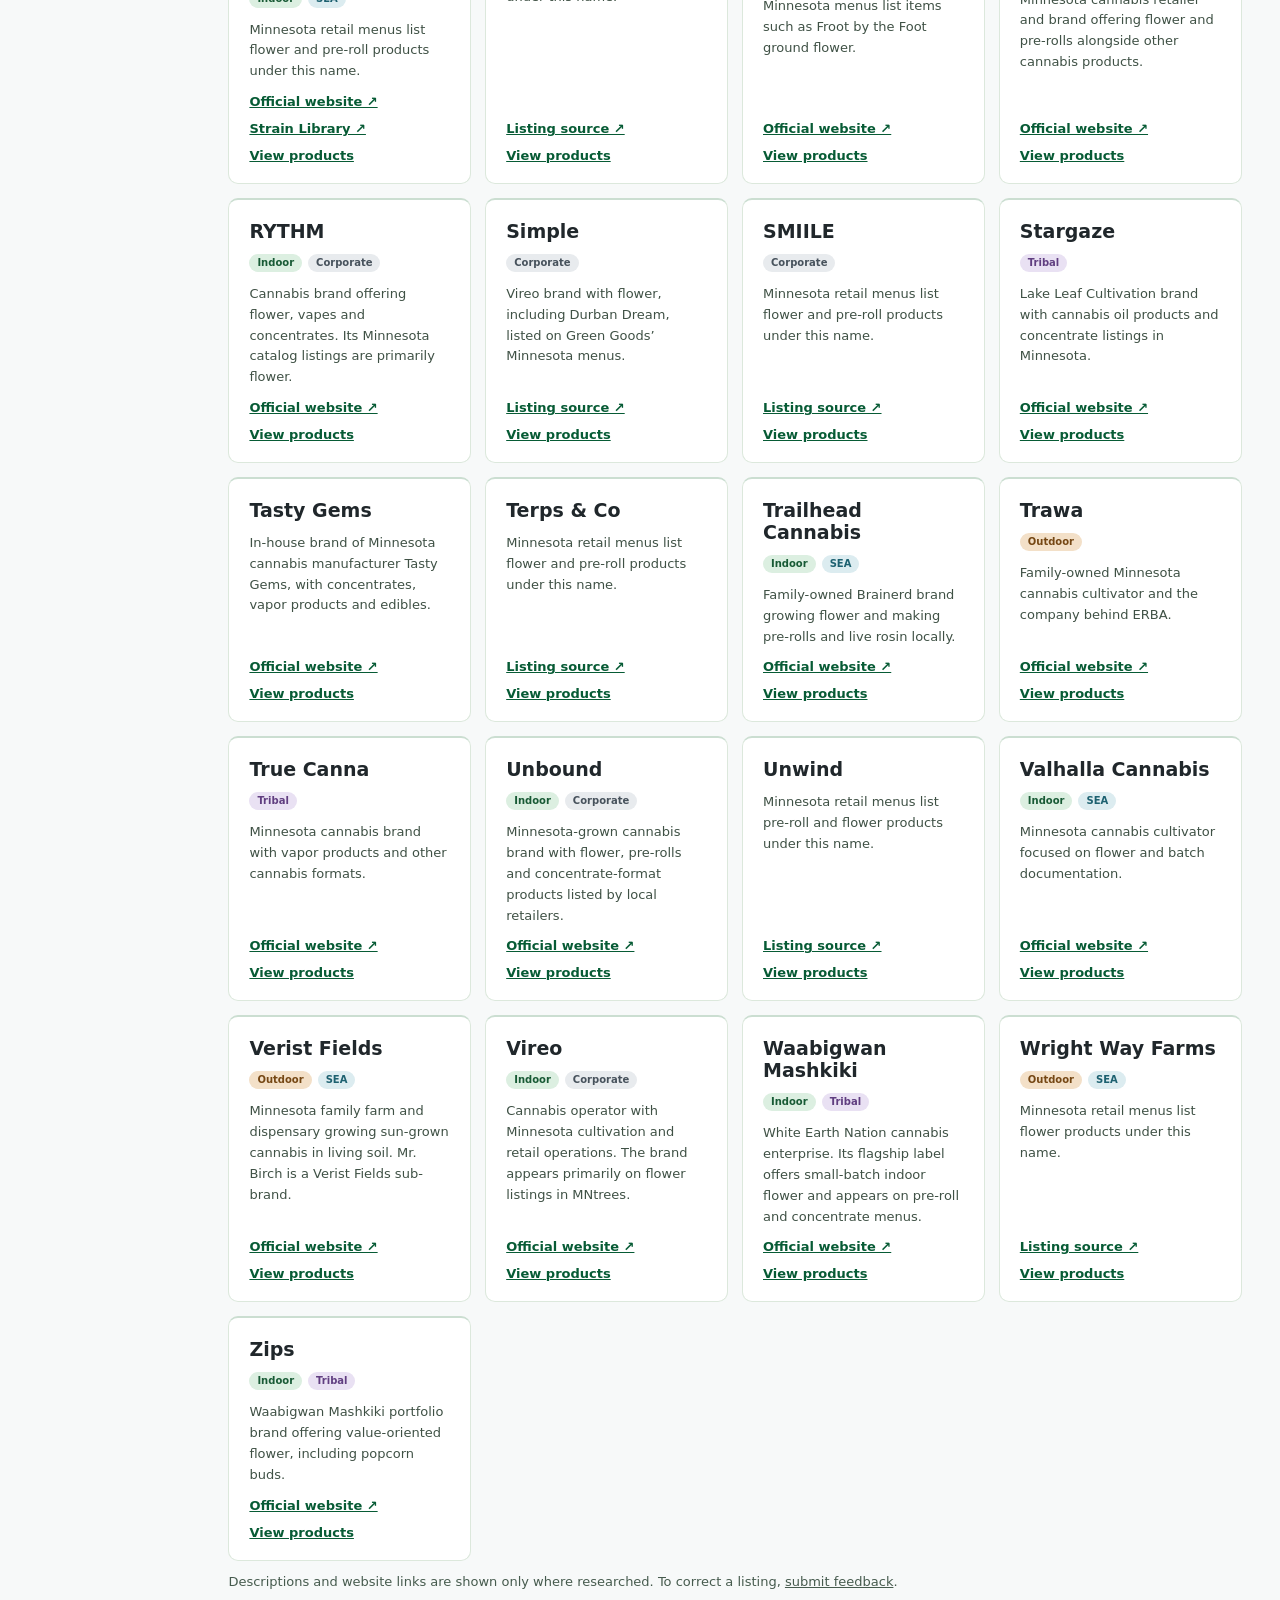
==== commit c8caba32: "Rename the MNtrees storefront to Minnesota Strain Library" ====
--- a/brands.html
+++ b/brands.html
@@ -19,4 +19,4 @@
 .business-tag.ownership-tag.corporate-tag{background:#e8ebee;color:#47525c;border:0;}
 .business-tag.ownership-tag.tribal-tag{background:#e9e1f3;color:#603e80;border:0;}
 .business-tag.sea-tag{background:#dcecf0;color:#1d6170;border:0;}
-</style><link rel="icon" type="image/png" href="https://styles.redditmedia.com/t5_2til2/styles/communityIcon_9m76x8670eke1.png"><link rel="apple-touch-icon" href="https://styles.redditmedia.com/t5_2til2/styles/communityIcon_9m76x8670eke1.png"></head><body><header class="top"><div class="shell topin"><a class="brand" href="https://mntrees.co/" aria-label="MNtrees home at mntrees.co"><img class="subreddit-logo" src="https://styles.redditmedia.com/t5_2til2/styles/communityIcon_9m76x8670eke1.png" alt="r/MNtrees community logo" width="52" height="52" referrerpolicy="no-referrer" onerror="this.style.display='none';this.nextElementSibling.style.display='inline-flex'"><span class="mark logo-fallback" style="display:none" aria-hidden="true">MN<span>✳</span></span><span>MN<span class="green">trees</span><small>STRAIN FINDER</small></span></a><nav class="site-sidebar-links" aria-label="MNtrees pages"><a href="./">Find Strains</a><a href="brands.html" class="active" aria-current="page">Brands</a><a href="retailers.html">Retailers</a><a href="reviews.html">Reviews</a><a href="feedback.html">Submit Correction/Feedback</a></nav><a class="community" href="https://www.reddit.com/r/MNtrees/" target="_blank" rel="noopener noreferrer">r/MNtrees ↗</a></div></header><main class="brands-main"><section class="brand-rankings" aria-labelledby="rankings-title"><div class="rankings-head"><div><h2 id="rankings-title">Brand price comparison</h2><p>Five most cost-effective and five most expensive brands, ranked by average advertised price per gram. </p></div><label for="ranking-category">Compare <select id="ranking-category"><option value="Flower">Flower</option><option value="Preroll">Pre-rolls</option><option value="Concentrates">Concentrates</option></select></label></div><div class="rankings-grid"><section class="ranking-panel"><h3><button type="button" class="ranking-heading" id="ranking-low-toggle" aria-controls="ranking-low" aria-expanded="false" title="Toggle full ranking, lowest price first" disabled>Most cost-effective</button></h3><div class="ranking-list" id="ranking-low">Loading price data…</div></section><section class="ranking-panel expensive"><h3><button type="button" class="ranking-heading" id="ranking-high-toggle" aria-controls="ranking-high" aria-expanded="false" title="Toggle full ranking, highest price first" disabled>Most expensive</button></h3><div class="ranking-list" id="ranking-high">Loading price data…</div></section></div><p class="rankings-foot" id="ranking-note">Comparisons use published retailer menu snapshots, not verified live inventory or checkout prices. Different package sizes, quality grades and product types can affect rankings.</p></section><h1>Brands</h1><p>Explore brands featured in the Minnesota cannabis catalog.</p><p class="brands-note">Brands appear only when at least one product offer is in the published MNtrees catalog. Brands without cataloged products are hidden until an offer is published.</p><input class="brand-search" id="brandSearch" type="search" placeholder="Search brands…" aria-label="Search brands"><p class="brands-note" id="status">Loading brands…</p><div class="brands-grid" id="brandGrid"></div><p class="brands-note">Descriptions and website links are shown only where researched. To correct a listing, <a href="feedback.html">submit feedback</a>.</p></main><script src="catalog-model.js?v=menu-title-1"></script><script src="brands.js?v=price-captures-1"></script></body></html>+</style><link rel="icon" type="image/png" href="https://styles.redditmedia.com/t5_2til2/styles/communityIcon_9m76x8670eke1.png"><link rel="apple-touch-icon" href="https://styles.redditmedia.com/t5_2til2/styles/communityIcon_9m76x8670eke1.png"></head><body><header class="top"><div class="shell topin"><a class="brand" href="https://mntrees.co/" aria-label="MNtrees home at mntrees.co"><img class="subreddit-logo" src="https://styles.redditmedia.com/t5_2til2/styles/communityIcon_9m76x8670eke1.png" alt="r/MNtrees community logo" width="52" height="52" referrerpolicy="no-referrer" onerror="this.style.display='none';this.nextElementSibling.style.display='inline-flex'"><span class="mark logo-fallback" style="display:none" aria-hidden="true">MN<span>✳</span></span><span>MN<span class="green">trees</span><small>Minnesota Strain Library</small></span></a><nav class="site-sidebar-links" aria-label="MNtrees pages"><a href="./">Minnesota Strain Library</a><a href="brands.html" class="active" aria-current="page">Brands</a><a href="retailers.html">Retailers</a><a href="reviews.html">Reviews</a><a href="feedback.html">Submit Correction/Feedback</a></nav><a class="community" href="https://www.reddit.com/r/MNtrees/" target="_blank" rel="noopener noreferrer">r/MNtrees ↗</a></div></header><main class="brands-main"><section class="brand-rankings" aria-labelledby="rankings-title"><div class="rankings-head"><div><h2 id="rankings-title">Brand price comparison</h2><p>Five most cost-effective and five most expensive brands, ranked by average advertised price per gram. </p></div><label for="ranking-category">Compare <select id="ranking-category"><option value="Flower">Flower</option><option value="Preroll">Pre-rolls</option><option value="Concentrates">Concentrates</option></select></label></div><div class="rankings-grid"><section class="ranking-panel"><h3><button type="button" class="ranking-heading" id="ranking-low-toggle" aria-controls="ranking-low" aria-expanded="false" title="Toggle full ranking, lowest price first" disabled>Most cost-effective</button></h3><div class="ranking-list" id="ranking-low">Loading price data…</div></section><section class="ranking-panel expensive"><h3><button type="button" class="ranking-heading" id="ranking-high-toggle" aria-controls="ranking-high" aria-expanded="false" title="Toggle full ranking, highest price first" disabled>Most expensive</button></h3><div class="ranking-list" id="ranking-high">Loading price data…</div></section></div><p class="rankings-foot" id="ranking-note">Comparisons use published retailer menu snapshots, not verified live inventory or checkout prices. Different package sizes, quality grades and product types can affect rankings.</p></section><h1>Brands</h1><p>Explore brands featured in the Minnesota cannabis catalog.</p><p class="brands-note">Brands appear only when at least one product offer is in the published MNtrees catalog. Brands without cataloged products are hidden until an offer is published.</p><input class="brand-search" id="brandSearch" type="search" placeholder="Search brands…" aria-label="Search brands"><p class="brands-note" id="status">Loading brands…</p><div class="brands-grid" id="brandGrid"></div><p class="brands-note">Descriptions and website links are shown only where researched. To correct a listing, <a href="feedback.html">submit feedback</a>.</p></main><script src="catalog-model.js?v=menu-title-1"></script><script src="brands.js?v=price-captures-1"></script></body></html>
